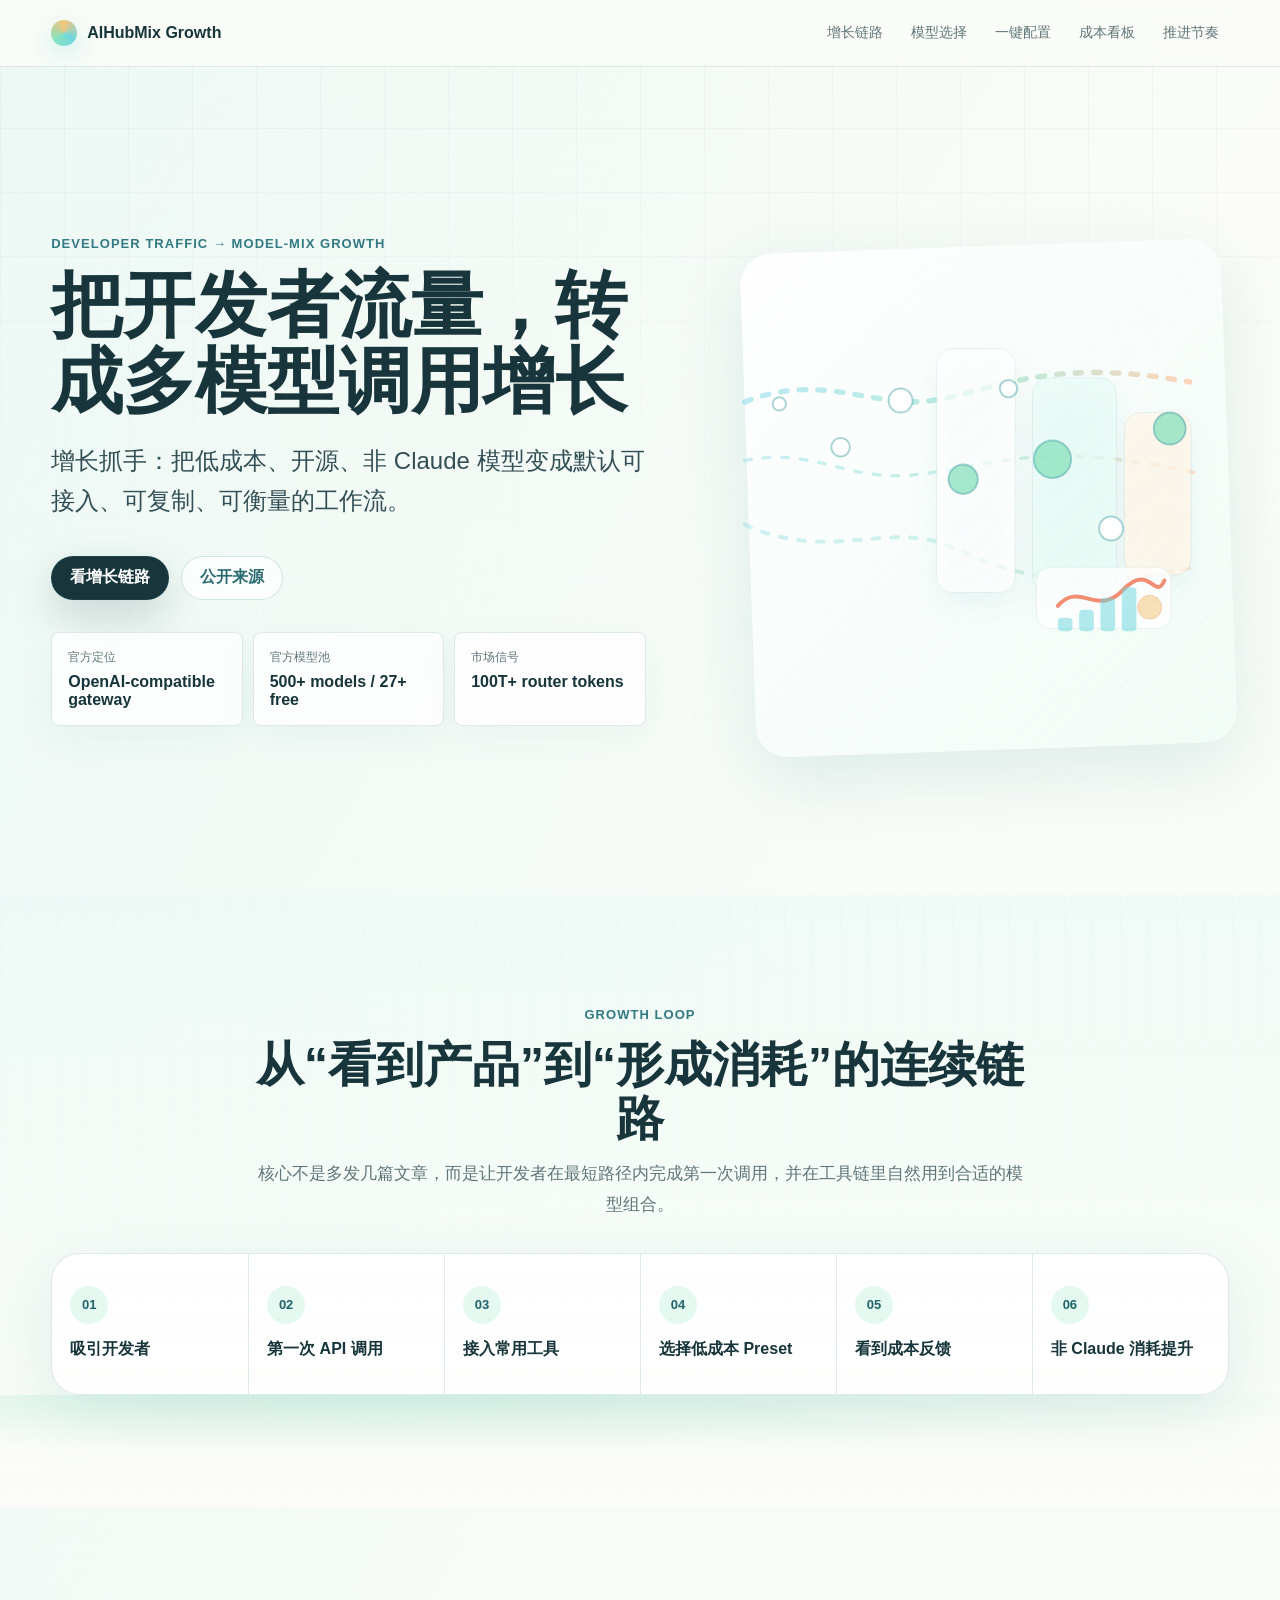
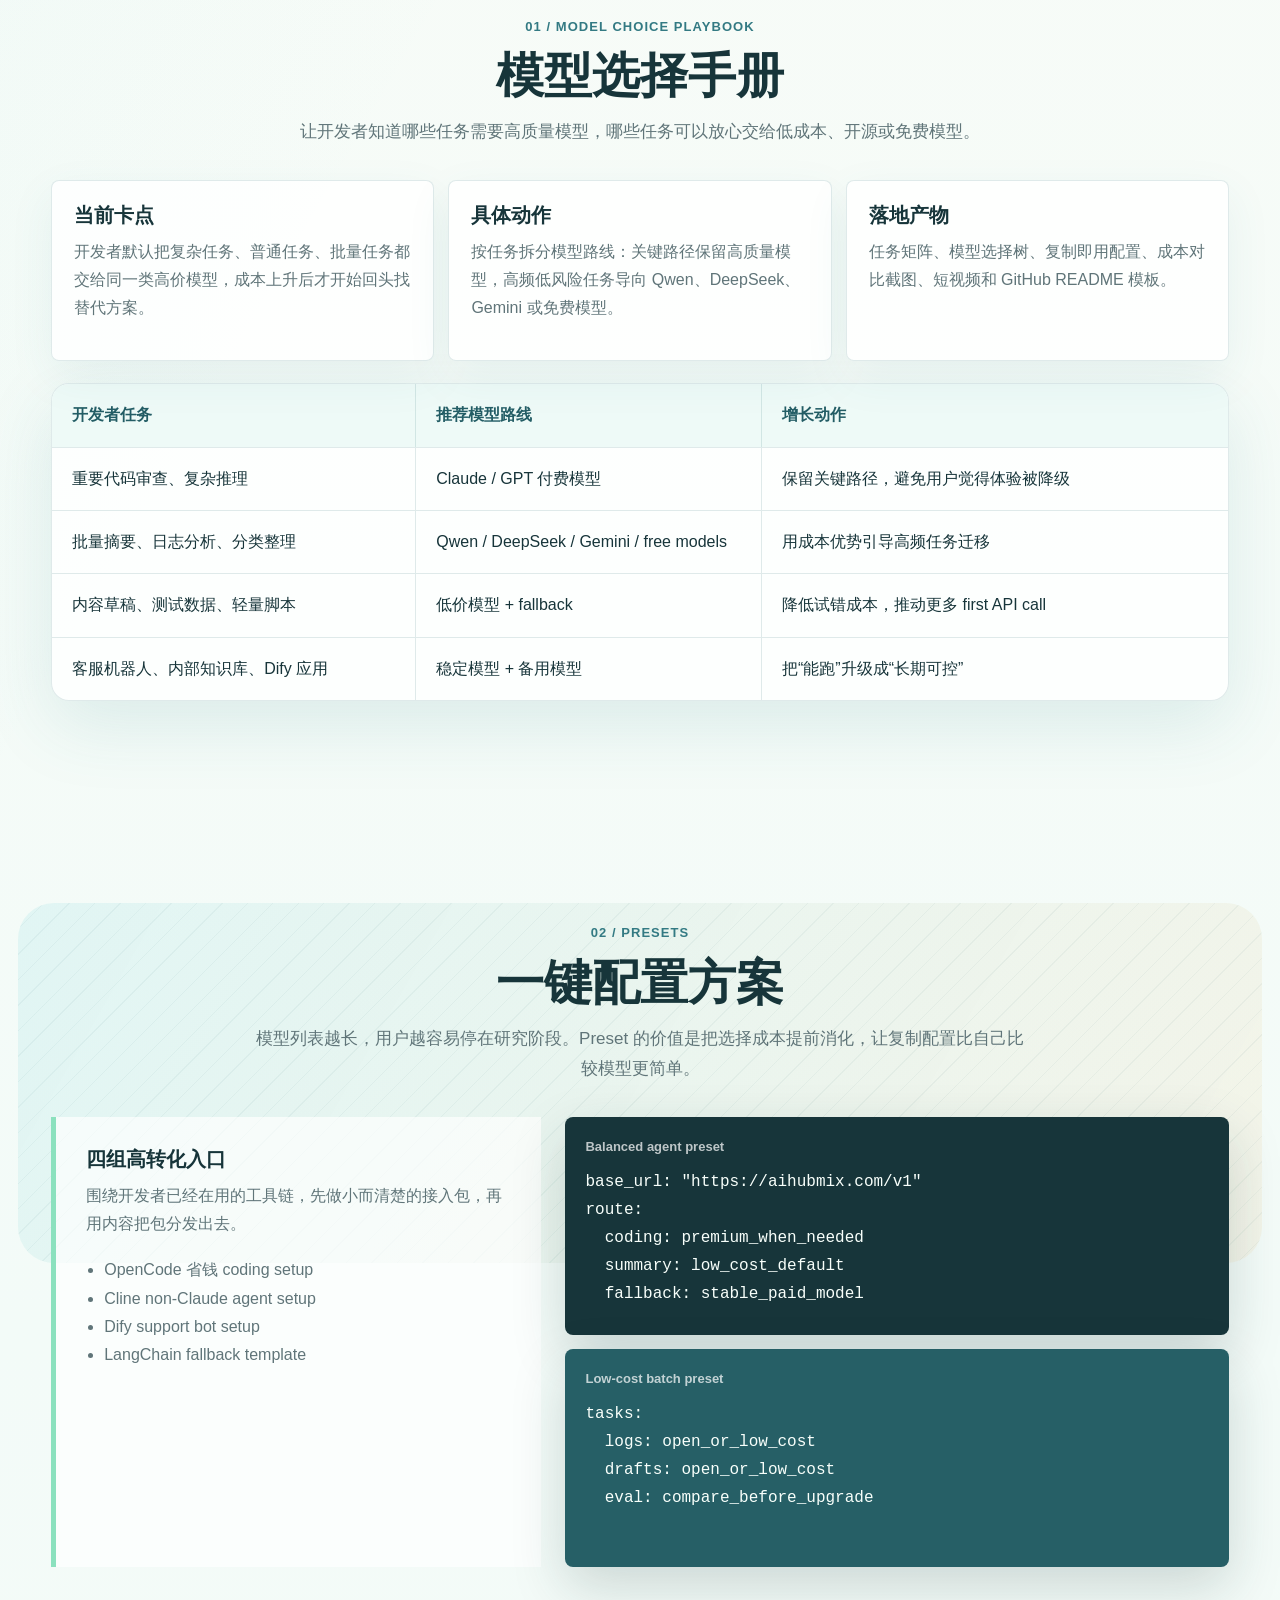
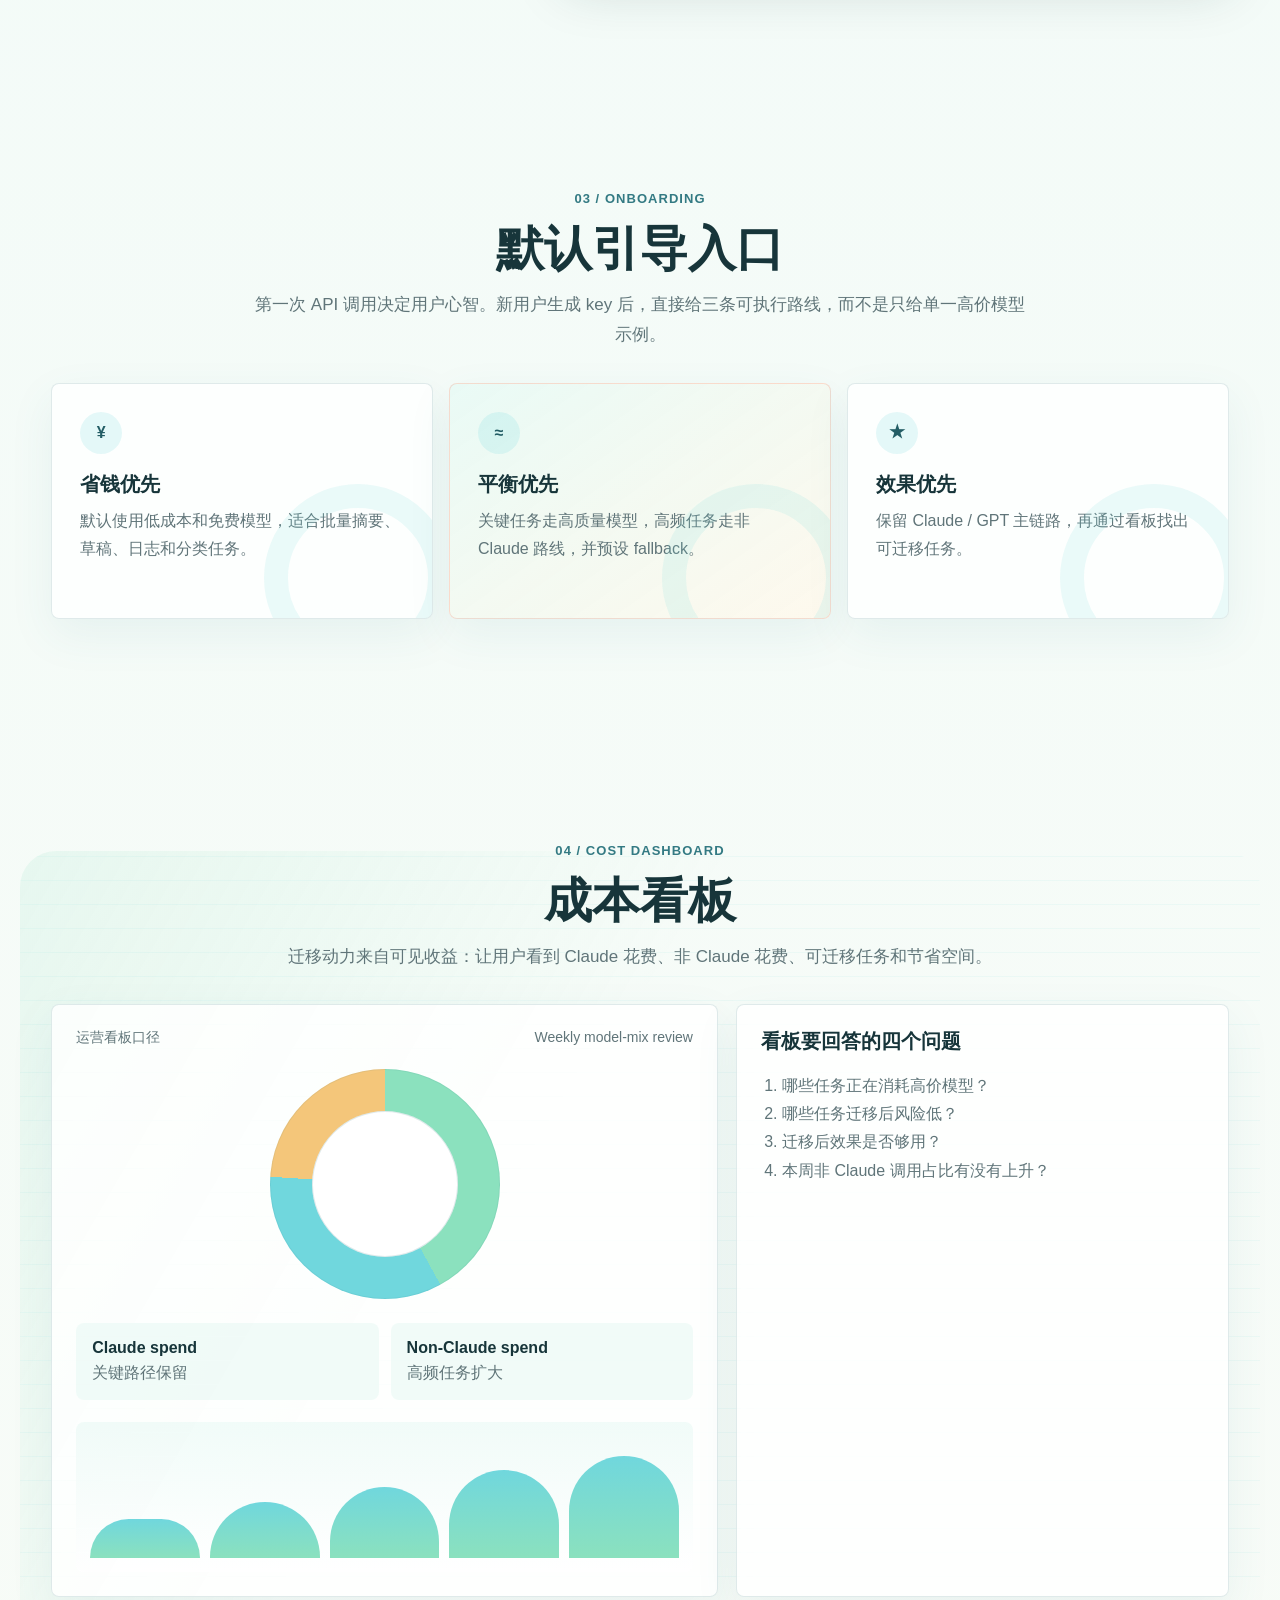
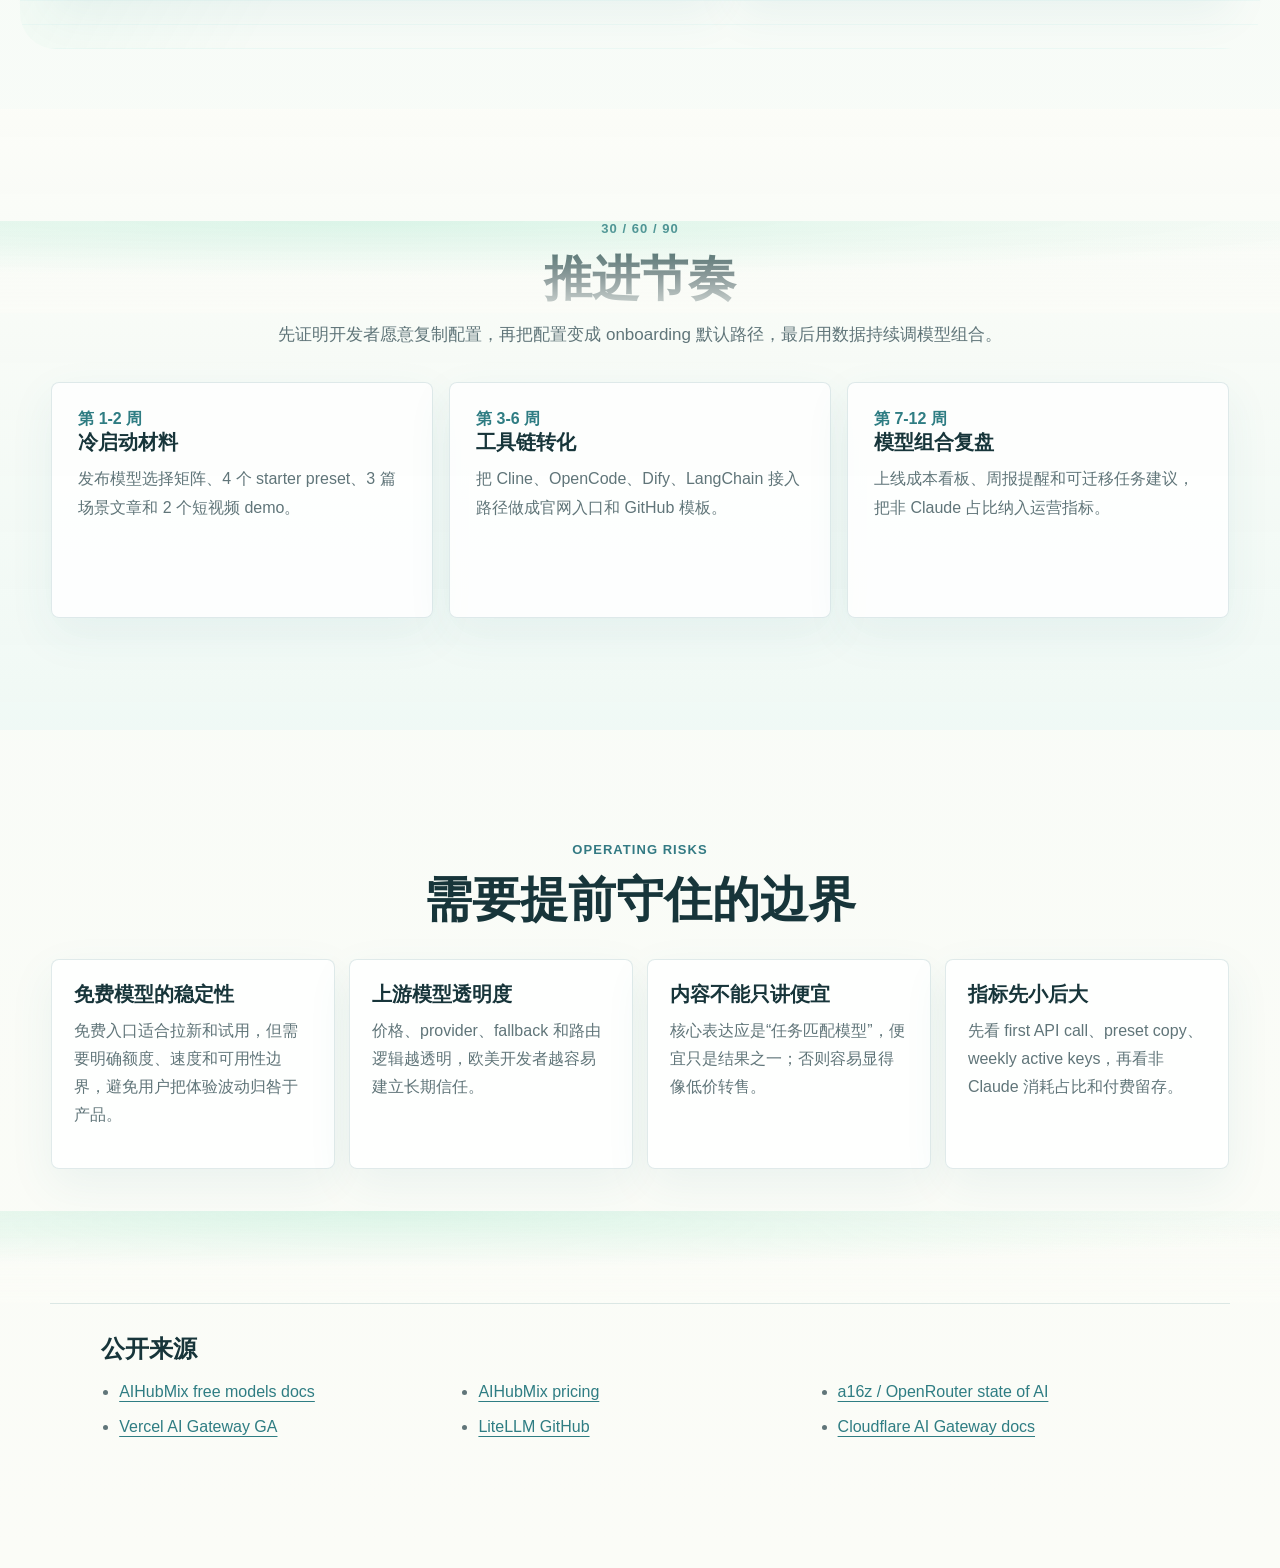
==== docs/index.html @ c38cbb1b "Create AIHubMix growth strategy microsite" ====
<!doctype html>
<html lang="zh-CN">
  <head>
    <meta charset="utf-8" />
    <meta name="viewport" content="width=device-width, initial-scale=1" />
    <title>AIHubMix 欧美开发者增长与 Model-Mix 方案</title>
    <meta
      name="description"
      content="AIHubMix 欧美开发者流量增长与非 Claude / 开源模型消耗占比提升方案"
    />
    <link
      rel="icon"
      href="data:image/svg+xml,%3Csvg xmlns='http://www.w3.org/2000/svg' viewBox='0 0 64 64'%3E%3Crect width='64' height='64' rx='16' fill='%23eef8f5'/%3E%3Cpath d='M16 38C24 18 40 18 48 38' fill='none' stroke='%2370d7dd' stroke-width='8' stroke-linecap='round'/%3E%3Ccircle cx='32' cy='38' r='8' fill='%238be1be'/%3E%3C/svg%3E"
    />
    <link rel="stylesheet" href="./styles.css" />
  </head>
  <body>
    <header class="topbar">
      <a class="brand" href="#top" aria-label="AIHubMix Growth">
        <span class="brand-mark"></span>
        <span>AIHubMix Growth</span>
      </a>
      <nav aria-label="主要章节">
        <a href="#loop">增长链路</a>
        <a href="#playbook">模型选择</a>
        <a href="#presets">一键配置</a>
        <a href="#dashboard">成本看板</a>
        <a href="#plan">推进节奏</a>
      </nav>
    </header>

    <main id="top">
      <section class="hero section-band">
        <div class="hero-copy reveal">
          <p class="eyebrow">Developer traffic → model-mix growth</p>
          <h1>把开发者流量，转成多模型调用增长</h1>
          <p class="lead">
            增长抓手：把低成本、开源、非 Claude 模型变成默认可接入、可复制、可衡量的工作流。
          </p>
          <div class="hero-actions" aria-label="核心抓手">
            <a class="primary-link" href="#loop">看增长链路</a>
            <a class="secondary-link" href="#sources">公开来源</a>
          </div>
          <dl class="proof-strip" aria-label="公开证据信息">
            <div>
              <dt>官方定位</dt>
              <dd>OpenAI-compatible gateway</dd>
            </div>
            <div>
              <dt>官方模型池</dt>
              <dd>500+ models / 27+ free</dd>
            </div>
            <div>
              <dt>市场信号</dt>
              <dd>100T+ router tokens</dd>
            </div>
          </dl>
        </div>

        <div class="hero-visual reveal" aria-hidden="true">
          <svg viewBox="0 0 760 560" role="img">
            <defs>
              <linearGradient id="lineFlow" x1="0" y1="0" x2="1" y2="0">
                <stop offset="0" stop-color="#8bd8e8" />
                <stop offset="0.55" stop-color="#86dec4" />
                <stop offset="1" stop-color="#ffb48b" />
              </linearGradient>
              <filter id="softShadow" x="-20%" y="-20%" width="140%" height="140%">
                <feDropShadow dx="0" dy="18" stdDeviation="18" flood-color="#5daeb3" flood-opacity="0.15" />
              </filter>
            </defs>
            <path class="hero-path path-a" d="M34 162 C150 116, 226 172, 314 160 S488 92, 702 132" />
            <path class="hero-path path-b" d="M34 250 C140 228, 190 286, 302 270 S494 220, 708 268" />
            <path class="hero-path path-c" d="M34 346 C158 404, 252 340, 340 378 S504 452, 708 410" />
            <g filter="url(#softShadow)">
              <rect class="pane" x="322" y="82" width="118" height="366" rx="24" />
              <rect class="pane pane-mid" x="466" y="126" width="126" height="322" rx="24" />
              <rect class="pane pane-last" x="604" y="178" width="100" height="244" rx="24" />
            </g>
            <g class="nodes">
              <circle cx="86" cy="165" r="10" />
              <circle cx="178" cy="230" r="14" />
              <circle cx="268" cy="160" r="18" />
              <circle cx="362" cy="278" r="22" />
              <circle cx="430" cy="142" r="13" />
              <circle cx="496" cy="248" r="28" />
              <circle cx="584" cy="352" r="18" />
              <circle cx="672" cy="202" r="24" />
            </g>
            <g class="mini-dashboard">
              <rect x="472" y="410" width="202" height="92" rx="20" />
              <path d="M504 468 C538 430, 562 486, 602 444 S650 462, 664 430" />
              <rect x="504" y="486" width="22" height="20" rx="6" />
              <rect x="536" y="474" width="22" height="32" rx="6" />
              <rect x="568" y="456" width="22" height="50" rx="6" />
              <rect x="600" y="440" width="22" height="66" rx="6" />
              <circle cx="642" cy="470" r="18" />
            </g>
          </svg>
        </div>
      </section>

      <section id="loop" class="section-band loop-band">
        <div class="section-heading reveal">
          <p class="eyebrow">Growth loop</p>
          <h2>从“看到产品”到“形成消耗”的连续链路</h2>
          <p>
            核心不是多发几篇文章，而是让开发者在最短路径内完成第一次调用，并在工具链里自然用到合适的模型组合。
          </p>
        </div>
        <ol class="growth-loop reveal">
          <li><span>01</span>吸引开发者</li>
          <li><span>02</span>第一次 API 调用</li>
          <li><span>03</span>接入常用工具</li>
          <li><span>04</span>选择低成本 Preset</li>
          <li><span>05</span>看到成本反馈</li>
          <li><span>06</span>非 Claude 消耗提升</li>
        </ol>
      </section>

      <section id="playbook" class="strategy-section">
        <div class="section-heading reveal">
          <p class="eyebrow">01 / Model Choice Playbook</p>
          <h2>模型选择手册</h2>
          <p>
            让开发者知道哪些任务需要高质量模型，哪些任务可以放心交给低成本、开源或免费模型。
          </p>
        </div>
        <div class="module-grid reveal">
          <article class="module-note">
            <h3>当前卡点</h3>
            <p>开发者默认把复杂任务、普通任务、批量任务都交给同一类高价模型，成本上升后才开始回头找替代方案。</p>
          </article>
          <article class="module-note">
            <h3>具体动作</h3>
            <p>按任务拆分模型路线：关键路径保留高质量模型，高频低风险任务导向 Qwen、DeepSeek、Gemini 或免费模型。</p>
          </article>
          <article class="module-note">
            <h3>落地产物</h3>
            <p>任务矩阵、模型选择树、复制即用配置、成本对比截图、短视频和 GitHub README 模板。</p>
          </article>
        </div>
        <div class="matrix reveal" role="table" aria-label="模型选择任务矩阵">
          <div class="matrix-row matrix-head" role="row">
            <div role="columnheader">开发者任务</div>
            <div role="columnheader">推荐模型路线</div>
            <div role="columnheader">增长动作</div>
          </div>
          <div class="matrix-row" role="row">
            <div role="cell">重要代码审查、复杂推理</div>
            <div role="cell">Claude / GPT 付费模型</div>
            <div role="cell">保留关键路径，避免用户觉得体验被降级</div>
          </div>
          <div class="matrix-row" role="row">
            <div role="cell">批量摘要、日志分析、分类整理</div>
            <div role="cell">Qwen / DeepSeek / Gemini / free models</div>
            <div role="cell">用成本优势引导高频任务迁移</div>
          </div>
          <div class="matrix-row" role="row">
            <div role="cell">内容草稿、测试数据、轻量脚本</div>
            <div role="cell">低价模型 + fallback</div>
            <div role="cell">降低试错成本，推动更多 first API call</div>
          </div>
          <div class="matrix-row" role="row">
            <div role="cell">客服机器人、内部知识库、Dify 应用</div>
            <div role="cell">稳定模型 + 备用模型</div>
            <div role="cell">把“能跑”升级成“长期可控”</div>
          </div>
        </div>
      </section>

      <section id="presets" class="strategy-section split-section">
        <div class="section-heading reveal">
          <p class="eyebrow">02 / Presets</p>
          <h2>一键配置方案</h2>
          <p>
            模型列表越长，用户越容易停在研究阶段。Preset 的价值是把选择成本提前消化，让复制配置比自己比较模型更简单。
          </p>
        </div>
        <div class="preset-layout reveal">
          <div class="preset-copy">
            <h3>四组高转化入口</h3>
            <p>围绕开发者已经在用的工具链，先做小而清楚的接入包，再用内容把包分发出去。</p>
            <ul>
              <li>OpenCode 省钱 coding setup</li>
              <li>Cline non-Claude agent setup</li>
              <li>Dify support bot setup</li>
              <li>LangChain fallback template</li>
            </ul>
          </div>
          <div class="code-stack" aria-label="配置示例">
            <article class="code-card">
              <span>Balanced agent preset</span>
              <pre><code>base_url: "https://aihubmix.com/v1"
route:
  coding: premium_when_needed
  summary: low_cost_default
  fallback: stable_paid_model</code></pre>
            </article>
            <article class="code-card accent">
              <span>Low-cost batch preset</span>
              <pre><code>tasks:
  logs: open_or_low_cost
  drafts: open_or_low_cost
  eval: compare_before_upgrade</code></pre>
            </article>
          </div>
        </div>
      </section>

      <section id="onboarding" class="strategy-section">
        <div class="section-heading reveal">
          <p class="eyebrow">03 / Onboarding</p>
          <h2>默认引导入口</h2>
          <p>
            第一次 API 调用决定用户心智。新用户生成 key 后，直接给三条可执行路线，而不是只给单一高价模型示例。
          </p>
        </div>
        <div class="pathway-grid reveal">
          <article class="pathway">
            <span class="pathway-icon">¥</span>
            <h3>省钱优先</h3>
            <p>默认使用低成本和免费模型，适合批量摘要、草稿、日志和分类任务。</p>
          </article>
          <article class="pathway featured">
            <span class="pathway-icon">≈</span>
            <h3>平衡优先</h3>
            <p>关键任务走高质量模型，高频任务走非 Claude 路线，并预设 fallback。</p>
          </article>
          <article class="pathway">
            <span class="pathway-icon">★</span>
            <h3>效果优先</h3>
            <p>保留 Claude / GPT 主链路，再通过看板找出可迁移任务。</p>
          </article>
        </div>
      </section>

      <section id="dashboard" class="strategy-section dashboard-section">
        <div class="section-heading reveal">
          <p class="eyebrow">04 / Cost Dashboard</p>
          <h2>成本看板</h2>
          <p>
            迁移动力来自可见收益：让用户看到 Claude 花费、非 Claude 花费、可迁移任务和节省空间。
          </p>
        </div>
        <div class="dashboard-wrap reveal">
          <div class="analytics-panel">
            <div class="analytics-top">
              <span>运营看板口径</span>
              <span>Weekly model-mix review</span>
            </div>
            <div class="donut" aria-hidden="true"></div>
            <div class="metric-pair">
              <div>
                <strong>Claude spend</strong>
                <span>关键路径保留</span>
              </div>
              <div>
                <strong>Non-Claude spend</strong>
                <span>高频任务扩大</span>
              </div>
            </div>
            <div class="bars" aria-hidden="true">
              <span style="--h: 32%"></span>
              <span style="--h: 46%"></span>
              <span style="--h: 58%"></span>
              <span style="--h: 72%"></span>
              <span style="--h: 84%"></span>
            </div>
          </div>
          <div class="recommendation-panel">
            <h3>看板要回答的四个问题</h3>
            <ol>
              <li>哪些任务正在消耗高价模型？</li>
              <li>哪些任务迁移后风险低？</li>
              <li>迁移后效果是否够用？</li>
              <li>本周非 Claude 调用占比有没有上升？</li>
            </ol>
          </div>
        </div>
      </section>

      <section id="plan" class="section-band cadence-band">
        <div class="section-heading reveal">
          <p class="eyebrow">30 / 60 / 90</p>
          <h2>推进节奏</h2>
          <p>先证明开发者愿意复制配置，再把配置变成 onboarding 默认路径，最后用数据持续调模型组合。</p>
        </div>
        <div class="timeline reveal">
          <article>
            <span>第 1-2 周</span>
            <h3>冷启动材料</h3>
            <p>发布模型选择矩阵、4 个 starter preset、3 篇场景文章和 2 个短视频 demo。</p>
          </article>
          <article>
            <span>第 3-6 周</span>
            <h3>工具链转化</h3>
            <p>把 Cline、OpenCode、Dify、LangChain 接入路径做成官网入口和 GitHub 模板。</p>
          </article>
          <article>
            <span>第 7-12 周</span>
            <h3>模型组合复盘</h3>
            <p>上线成本看板、周报提醒和可迁移任务建议，把非 Claude 占比纳入运营指标。</p>
          </article>
        </div>
      </section>

      <section class="strategy-section risk-section">
        <div class="section-heading reveal">
          <p class="eyebrow">Operating risks</p>
          <h2>需要提前守住的边界</h2>
        </div>
        <div class="risk-grid reveal">
          <article>
            <h3>免费模型的稳定性</h3>
            <p>免费入口适合拉新和试用，但需要明确额度、速度和可用性边界，避免用户把体验波动归咎于产品。</p>
          </article>
          <article>
            <h3>上游模型透明度</h3>
            <p>价格、provider、fallback 和路由逻辑越透明，欧美开发者越容易建立长期信任。</p>
          </article>
          <article>
            <h3>内容不能只讲便宜</h3>
            <p>核心表达应是“任务匹配模型”，便宜只是结果之一；否则容易显得像低价转售。</p>
          </article>
          <article>
            <h3>指标先小后大</h3>
            <p>先看 first API call、preset copy、weekly active keys，再看非 Claude 消耗占比和付费留存。</p>
          </article>
        </div>
      </section>
    </main>

    <footer id="sources" class="sources">
      <h2>公开来源</h2>
      <ul>
        <li><a href="https://docs.aihubmix.com/en/docs/overview/free-models" target="_blank" rel="noreferrer">AIHubMix free models docs</a></li>
        <li><a href="https://aihubmix.com/pricing" target="_blank" rel="noreferrer">AIHubMix pricing</a></li>
        <li><a href="https://a16z.com/state-of-ai-an-empirical-100-trillion-token-study-with-openrouter/" target="_blank" rel="noreferrer">a16z / OpenRouter state of AI</a></li>
        <li><a href="https://vercel.com/blog/ai-gateway-is-now-generally-available" target="_blank" rel="noreferrer">Vercel AI Gateway GA</a></li>
        <li><a href="https://github.com/BerriAI/litellm" target="_blank" rel="noreferrer">LiteLLM GitHub</a></li>
        <li><a href="https://developers.cloudflare.com/ai-gateway/" target="_blank" rel="noreferrer">Cloudflare AI Gateway docs</a></li>
      </ul>
    </footer>

    <script src="./script.js"></script>
  </body>
</html>
---- docs/styles.css ----
:root {
  color-scheme: light;
  --ink: #17353a;
  --muted: #607579;
  --soft: #eef8f5;
  --paper: #fbfcf7;
  --paper-strong: #ffffff;
  --aqua: #70d7dd;
  --mint: #8be1be;
  --blue: #78b9e8;
  --amber: #f4c67a;
  --coral: #f08d72;
  --line: rgba(38, 107, 116, 0.14);
  --shadow: 0 24px 70px rgba(47, 128, 138, 0.13);
  --radius: 8px;
  --max: 1180px;
}

* {
  box-sizing: border-box;
}

html {
  scroll-behavior: smooth;
}

body {
  margin: 0;
  color: var(--ink);
  font-family: ui-sans-serif, -apple-system, BlinkMacSystemFont, "PingFang SC", "Hiragino Sans GB", "Microsoft YaHei", Arial, sans-serif;
  background:
    linear-gradient(120deg, rgba(112, 215, 221, 0.1), transparent 28%),
    linear-gradient(180deg, #fbfcf7 0%, #f3fbf8 46%, #fbfcf7 100%);
  letter-spacing: 0;
}

body::before {
  content: "";
  position: fixed;
  inset: 0;
  pointer-events: none;
  background-image:
    linear-gradient(rgba(38, 107, 116, 0.045) 1px, transparent 1px),
    linear-gradient(90deg, rgba(38, 107, 116, 0.04) 1px, transparent 1px);
  background-size: 64px 64px;
  mask-image: linear-gradient(to bottom, black 0%, transparent 72%);
}

a {
  color: inherit;
}

.topbar {
  position: sticky;
  top: 0;
  z-index: 20;
  display: flex;
  align-items: center;
  justify-content: space-between;
  gap: 24px;
  padding: 16px clamp(18px, 4vw, 56px);
  background: rgba(251, 252, 247, 0.86);
  backdrop-filter: blur(18px);
  border-bottom: 1px solid var(--line);
}

.brand {
  display: inline-flex;
  align-items: center;
  gap: 10px;
  text-decoration: none;
  font-weight: 750;
  white-space: nowrap;
}

.brand-mark {
  width: 26px;
  height: 26px;
  display: inline-block;
  border-radius: 50%;
  background:
    conic-gradient(from 120deg, var(--aqua), var(--mint), var(--amber), var(--aqua));
  box-shadow: 0 8px 22px rgba(112, 215, 221, 0.32);
}

.topbar nav {
  display: flex;
  gap: 8px;
  flex-wrap: wrap;
  justify-content: flex-end;
}

.topbar nav a {
  text-decoration: none;
  color: var(--muted);
  padding: 8px 10px;
  border-radius: 999px;
  font-size: 14px;
  transition: color 180ms ease, background 180ms ease;
}

.topbar nav a:hover {
  color: var(--ink);
  background: rgba(126, 218, 196, 0.16);
}

.topbar nav a[aria-current="true"] {
  color: #235d65;
  background: rgba(139, 225, 190, 0.22);
}

main,
.sources {
  position: relative;
  z-index: 1;
}

.section-band,
.strategy-section,
.sources {
  width: 100%;
  padding: clamp(56px, 9vw, 112px) clamp(18px, 4vw, 56px);
}

.hero {
  min-height: calc(100vh - 72px);
  display: grid;
  grid-template-columns: minmax(0, 1.08fr) minmax(400px, 0.92fr);
  align-items: center;
  gap: clamp(28px, 6vw, 80px);
  overflow: hidden;
}

.hero::after,
.loop-band::after,
.cadence-band::before {
  content: "";
  position: absolute;
  left: 0;
  right: 0;
  height: 92px;
  pointer-events: none;
  background:
    radial-gradient(120% 90% at 30% 0%, rgba(139, 225, 190, 0.28), transparent 68%),
    linear-gradient(180deg, rgba(251, 252, 247, 0), rgba(251, 252, 247, 0.85));
}

.hero::after {
  bottom: 0;
}

.hero-copy {
  max-width: 660px;
}

.eyebrow {
  margin: 0 0 14px;
  color: #337a83;
  font-size: 13px;
  line-height: 1.3;
  font-weight: 780;
  text-transform: uppercase;
  letter-spacing: 0.08em;
}

h1,
h2,
h3,
p {
  margin-top: 0;
}

h1 {
  margin-bottom: 22px;
  font-size: clamp(40px, 5.6vw, 72px);
  line-height: 1.06;
  letter-spacing: 0;
  max-width: 780px;
}

h2 {
  margin-bottom: 14px;
  font-size: clamp(28px, 4vw, 48px);
  line-height: 1.12;
  letter-spacing: 0;
}

h3 {
  margin-bottom: 10px;
  font-size: 20px;
  line-height: 1.25;
}

.lead {
  color: #334f55;
  font-size: clamp(18px, 2.3vw, 24px);
  line-height: 1.68;
  max-width: 720px;
}

.hero-actions {
  display: flex;
  gap: 12px;
  flex-wrap: wrap;
  margin: 34px 0 32px;
}

.primary-link,
.secondary-link {
  display: inline-flex;
  align-items: center;
  justify-content: center;
  min-height: 44px;
  padding: 0 18px;
  border-radius: 999px;
  text-decoration: none;
  font-weight: 720;
  border: 1px solid rgba(47, 128, 138, 0.2);
}

.primary-link {
  background: var(--ink);
  color: #fff;
  box-shadow: 0 16px 40px rgba(23, 53, 58, 0.18);
}

.secondary-link {
  background: rgba(255, 255, 255, 0.74);
  color: #2a6b72;
}

.proof-strip {
  display: grid;
  grid-template-columns: repeat(3, minmax(0, 1fr));
  gap: 10px;
  margin: 0;
  max-width: 720px;
}

.proof-strip div {
  padding: 16px;
  border: 1px solid var(--line);
  border-radius: var(--radius);
  background: rgba(255, 255, 255, 0.76);
  box-shadow: 0 12px 34px rgba(47, 128, 138, 0.06);
}

.proof-strip dt {
  color: var(--muted);
  font-size: 12px;
  margin-bottom: 7px;
}

.proof-strip dd {
  margin: 0;
  font-weight: 760;
}

.hero-visual {
  min-height: 560px;
  display: grid;
  place-items: center;
  position: relative;
}

.hero-visual::before {
  content: "";
  position: absolute;
  inset: 8% 0 2% 5%;
  border-radius: 32px;
  background:
    linear-gradient(135deg, rgba(255, 255, 255, 0.88), rgba(235, 251, 246, 0.5)),
    repeating-linear-gradient(135deg, rgba(112, 215, 221, 0.08) 0 1px, transparent 1px 14px);
  box-shadow: var(--shadow);
  transform: rotate(-2deg);
}

.hero-visual svg {
  position: relative;
  width: min(100%, 760px);
  height: auto;
  overflow: visible;
}

.hero-path {
  fill: none;
  stroke: url(#lineFlow);
  stroke-width: 8;
  stroke-linecap: round;
  opacity: 0.56;
  stroke-dasharray: 10 18;
  animation: dash 9s linear infinite;
}

.path-b {
  stroke-width: 5;
  opacity: 0.44;
  animation-duration: 11s;
}

.path-c {
  stroke-width: 6;
  opacity: 0.38;
  animation-duration: 12s;
}

.pane {
  fill: rgba(255, 255, 255, 0.66);
  stroke: rgba(48, 124, 132, 0.14);
}

.pane-mid {
  fill: rgba(230, 252, 246, 0.66);
}

.pane-last {
  fill: rgba(255, 246, 229, 0.7);
}

.nodes circle {
  fill: #fff;
  stroke: rgba(57, 153, 159, 0.42);
  stroke-width: 3;
}

.nodes circle:nth-child(4),
.nodes circle:nth-child(6),
.nodes circle:nth-child(8) {
  fill: rgba(139, 225, 190, 0.76);
}

.mini-dashboard rect:first-child {
  fill: rgba(255, 255, 255, 0.74);
  stroke: rgba(48, 124, 132, 0.13);
}

.mini-dashboard path {
  fill: none;
  stroke: var(--coral);
  stroke-width: 6;
  stroke-linecap: round;
}

.mini-dashboard rect:not(:first-child) {
  fill: rgba(112, 215, 221, 0.54);
}

.mini-dashboard circle {
  fill: rgba(244, 198, 122, 0.55);
  stroke: rgba(240, 141, 114, 0.5);
}

.section-heading {
  max-width: 780px;
  margin: 0 auto 32px;
  text-align: center;
}

.section-heading p:not(.eyebrow) {
  color: var(--muted);
  font-size: 17px;
  line-height: 1.8;
}

.loop-band {
  position: relative;
  background:
    linear-gradient(180deg, rgba(236, 250, 246, 0.66), rgba(251, 252, 247, 0.94)),
    repeating-linear-gradient(90deg, rgba(112, 215, 221, 0.12) 0 1px, transparent 1px 28px);
}

.growth-loop {
  width: min(100%, var(--max));
  margin: 0 auto;
  padding: 0;
  list-style: none;
  display: grid;
  grid-template-columns: repeat(6, minmax(0, 1fr));
  border: 1px solid var(--line);
  border-radius: 28px;
  background: rgba(255, 255, 255, 0.82);
  box-shadow: var(--shadow);
  overflow: hidden;
}

.growth-loop li {
  position: relative;
  min-height: 140px;
  padding: 24px 18px;
  display: flex;
  flex-direction: column;
  justify-content: center;
  gap: 14px;
  font-weight: 760;
  line-height: 1.4;
}

.growth-loop li + li {
  border-left: 1px solid var(--line);
}

.growth-loop span {
  width: 38px;
  height: 38px;
  display: inline-grid;
  place-items: center;
  border-radius: 50%;
  color: #23636b;
  background: rgba(139, 225, 190, 0.22);
  font-size: 13px;
}

.strategy-section {
  width: min(100%, calc(var(--max) + 112px));
  margin: 0 auto;
}

.module-grid,
.risk-grid {
  display: grid;
  grid-template-columns: repeat(3, minmax(0, 1fr));
  gap: 14px;
  margin-bottom: 22px;
}

.module-note,
.risk-grid article,
.pathway,
.timeline article,
.recommendation-panel,
.analytics-panel {
  border: 1px solid var(--line);
  border-radius: var(--radius);
  background: rgba(255, 255, 255, 0.82);
  box-shadow: 0 16px 45px rgba(47, 128, 138, 0.08);
}

.module-note,
.risk-grid article {
  padding: 22px;
}

.module-note p,
.risk-grid p,
.pathway p,
.timeline p,
.recommendation-panel li,
.preset-copy p,
.preset-copy li {
  color: var(--muted);
  line-height: 1.76;
}

.matrix {
  border: 1px solid var(--line);
  border-radius: 18px;
  overflow: hidden;
  background: rgba(255, 255, 255, 0.82);
  box-shadow: var(--shadow);
}

.matrix-row {
  display: grid;
  grid-template-columns: 1.05fr 1fr 1.35fr;
}

.matrix-row + .matrix-row {
  border-top: 1px solid var(--line);
}

.matrix-row > div {
  padding: 18px 20px;
  line-height: 1.65;
}

.matrix-row > div + div {
  border-left: 1px solid var(--line);
}

.matrix-head {
  background: rgba(236, 250, 246, 0.88);
  font-weight: 780;
  color: #235d65;
}

.split-section {
  position: relative;
}

.split-section::before {
  content: "";
  position: absolute;
  inset: 90px 18px auto;
  height: 360px;
  z-index: -1;
  border-radius: 36px;
  background:
    linear-gradient(120deg, rgba(112, 215, 221, 0.14), rgba(244, 198, 122, 0.12)),
    repeating-linear-gradient(135deg, rgba(38, 107, 116, 0.06) 0 1px, transparent 1px 18px);
}

.preset-layout {
  display: grid;
  grid-template-columns: minmax(0, 0.85fr) minmax(440px, 1.15fr);
  gap: 24px;
  align-items: stretch;
}

.preset-copy {
  padding: 30px;
  border-left: 5px solid var(--mint);
  background: rgba(255, 255, 255, 0.65);
}

.preset-copy ul {
  margin: 18px 0 0;
  padding-left: 18px;
}

.code-stack {
  display: grid;
  gap: 14px;
}

.code-card {
  min-height: 218px;
  padding: 20px;
  border-radius: var(--radius);
  background: #17353a;
  color: #f8fffb;
  box-shadow: 0 20px 54px rgba(23, 53, 58, 0.18);
}

.code-card.accent {
  background: #265f66;
}

.code-card span {
  display: inline-flex;
  color: rgba(255, 255, 255, 0.72);
  margin-bottom: 14px;
  font-size: 13px;
  font-weight: 740;
}

pre {
  margin: 0;
  white-space: pre-wrap;
}

code {
  font-family: "SFMono-Regular", Consolas, "Liberation Mono", monospace;
  font-size: clamp(13px, 1.7vw, 16px);
  line-height: 1.75;
}

.pathway-grid {
  display: grid;
  grid-template-columns: repeat(3, minmax(0, 1fr));
  gap: 16px;
}

.pathway {
  min-height: 236px;
  padding: 28px;
  position: relative;
  overflow: hidden;
}

.pathway::after {
  content: "";
  position: absolute;
  inset: auto -20px -54px auto;
  width: 140px;
  height: 140px;
  border-radius: 50%;
  border: 24px solid rgba(112, 215, 221, 0.14);
}

.pathway.featured {
  background:
    linear-gradient(145deg, rgba(232, 250, 245, 0.95), rgba(255, 248, 235, 0.88));
  border-color: rgba(240, 141, 114, 0.28);
}

.pathway-icon {
  width: 42px;
  height: 42px;
  display: grid;
  place-items: center;
  border-radius: 50%;
  background: rgba(112, 215, 221, 0.18);
  color: #235d65;
  font-weight: 780;
  margin-bottom: 18px;
}

.dashboard-section {
  position: relative;
}

.dashboard-section::before {
  content: "";
  position: absolute;
  inset: 120px 20px 60px;
  z-index: -1;
  border-radius: 36px;
  background:
    linear-gradient(120deg, rgba(139, 225, 190, 0.14), transparent 42%),
    repeating-linear-gradient(0deg, rgba(112, 215, 221, 0.08) 0 1px, transparent 1px 24px);
}

.dashboard-wrap {
  display: grid;
  grid-template-columns: minmax(0, 1.15fr) minmax(320px, 0.85fr);
  gap: 18px;
}

.analytics-panel,
.recommendation-panel {
  padding: 24px;
}

.analytics-top {
  display: flex;
  justify-content: space-between;
  gap: 12px;
  flex-wrap: wrap;
  color: var(--muted);
  font-size: 14px;
  margin-bottom: 22px;
}

.donut {
  width: 230px;
  aspect-ratio: 1;
  margin: 0 auto 24px;
  border-radius: 50%;
  background:
    conic-gradient(var(--mint) 0 42%, var(--aqua) 42% 76%, var(--amber) 76% 100%);
  position: relative;
  box-shadow: inset 0 0 0 1px rgba(38, 107, 116, 0.08);
}

.donut::after {
  content: "";
  position: absolute;
  inset: 42px;
  border-radius: 50%;
  background: var(--paper-strong);
  box-shadow: inset 0 0 0 1px var(--line);
}

.metric-pair {
  display: grid;
  grid-template-columns: repeat(2, minmax(0, 1fr));
  gap: 12px;
  margin-bottom: 22px;
}

.metric-pair div {
  padding: 16px;
  border-radius: var(--radius);
  background: rgba(236, 250, 246, 0.72);
}

.metric-pair strong,
.metric-pair span {
  display: block;
}

.metric-pair span {
  color: var(--muted);
  margin-top: 6px;
}

.bars {
  height: 150px;
  display: grid;
  grid-template-columns: repeat(5, 1fr);
  gap: 10px;
  align-items: end;
  padding: 14px;
  border-radius: var(--radius);
  background: linear-gradient(180deg, rgba(236, 250, 246, 0.74), rgba(255, 255, 255, 0.74));
}

.bars span {
  height: var(--h);
  border-radius: 999px 999px 6px 6px;
  background: linear-gradient(180deg, var(--aqua), var(--mint));
}

.recommendation-panel ol {
  margin: 18px 0 0;
  padding-left: 21px;
}

.cadence-band {
  position: relative;
  background: linear-gradient(180deg, rgba(251, 252, 247, 0.9), rgba(238, 248, 245, 0.86));
}

.timeline {
  width: min(100%, var(--max));
  margin: 0 auto;
  display: grid;
  grid-template-columns: repeat(3, minmax(0, 1fr));
  gap: 16px;
}

.timeline article {
  min-height: 236px;
  padding: 26px;
}

.timeline span {
  color: #2f7d83;
  font-weight: 780;
}

.risk-grid {
  grid-template-columns: repeat(4, minmax(0, 1fr));
}

.sources {
  max-width: var(--max);
  margin: 0 auto;
  padding-top: 32px;
  border-top: 1px solid var(--line);
}

.sources h2 {
  font-size: 24px;
}

.sources ul {
  display: grid;
  grid-template-columns: repeat(3, minmax(0, 1fr));
  gap: 10px 18px;
  padding-left: 18px;
  color: var(--muted);
  line-height: 1.6;
}

.sources a {
  color: #2f7d83;
  text-underline-offset: 4px;
}

.reveal {
  opacity: 1;
  transform: none;
}

@keyframes dash {
  to {
    stroke-dashoffset: -120;
  }
}

@media (prefers-reduced-motion: reduce) {
  html {
    scroll-behavior: auto;
  }

  .hero-path {
    animation: none;
    transition: none;
  }
}

@media (max-width: 980px) {
  .hero,
  .preset-layout,
  .dashboard-wrap {
    grid-template-columns: 1fr;
  }

  .hero {
    min-height: auto;
    padding-top: 72px;
  }

  .hero-visual {
    min-height: 430px;
  }

  .growth-loop,
  .module-grid,
  .pathway-grid,
  .timeline,
  .risk-grid,
  .sources ul {
    grid-template-columns: 1fr 1fr;
  }

  .growth-loop li:nth-child(3) {
    border-left: 0;
  }

  .matrix-row {
    grid-template-columns: 1fr;
  }

  .matrix-row > div + div {
    border-left: 0;
    border-top: 1px solid var(--line);
  }
}

@media (max-width: 680px) {
  .topbar {
    position: relative;
    align-items: flex-start;
    flex-direction: column;
  }

  .topbar nav {
    justify-content: flex-start;
  }

  .section-band,
  .strategy-section,
  .sources {
    padding-left: 16px;
    padding-right: 16px;
  }

  .hero {
    padding-top: 40px;
  }

  h1 {
    font-size: clamp(34px, 9.4vw, 38px);
    line-height: 1.12;
  }

  .hero-visual {
    min-height: 320px;
  }

  .proof-strip,
  .growth-loop,
  .module-grid,
  .pathway-grid,
  .timeline,
  .risk-grid,
  .sources ul,
  .metric-pair {
    grid-template-columns: 1fr;
  }

  .growth-loop li + li {
    border-left: 0;
    border-top: 1px solid var(--line);
  }

  .growth-loop li {
    min-height: 96px;
    flex-direction: row;
    align-items: center;
    justify-content: flex-start;
  }

  .code-card {
    min-height: auto;
  }

  .donut {
    width: min(220px, 78vw);
  }
}
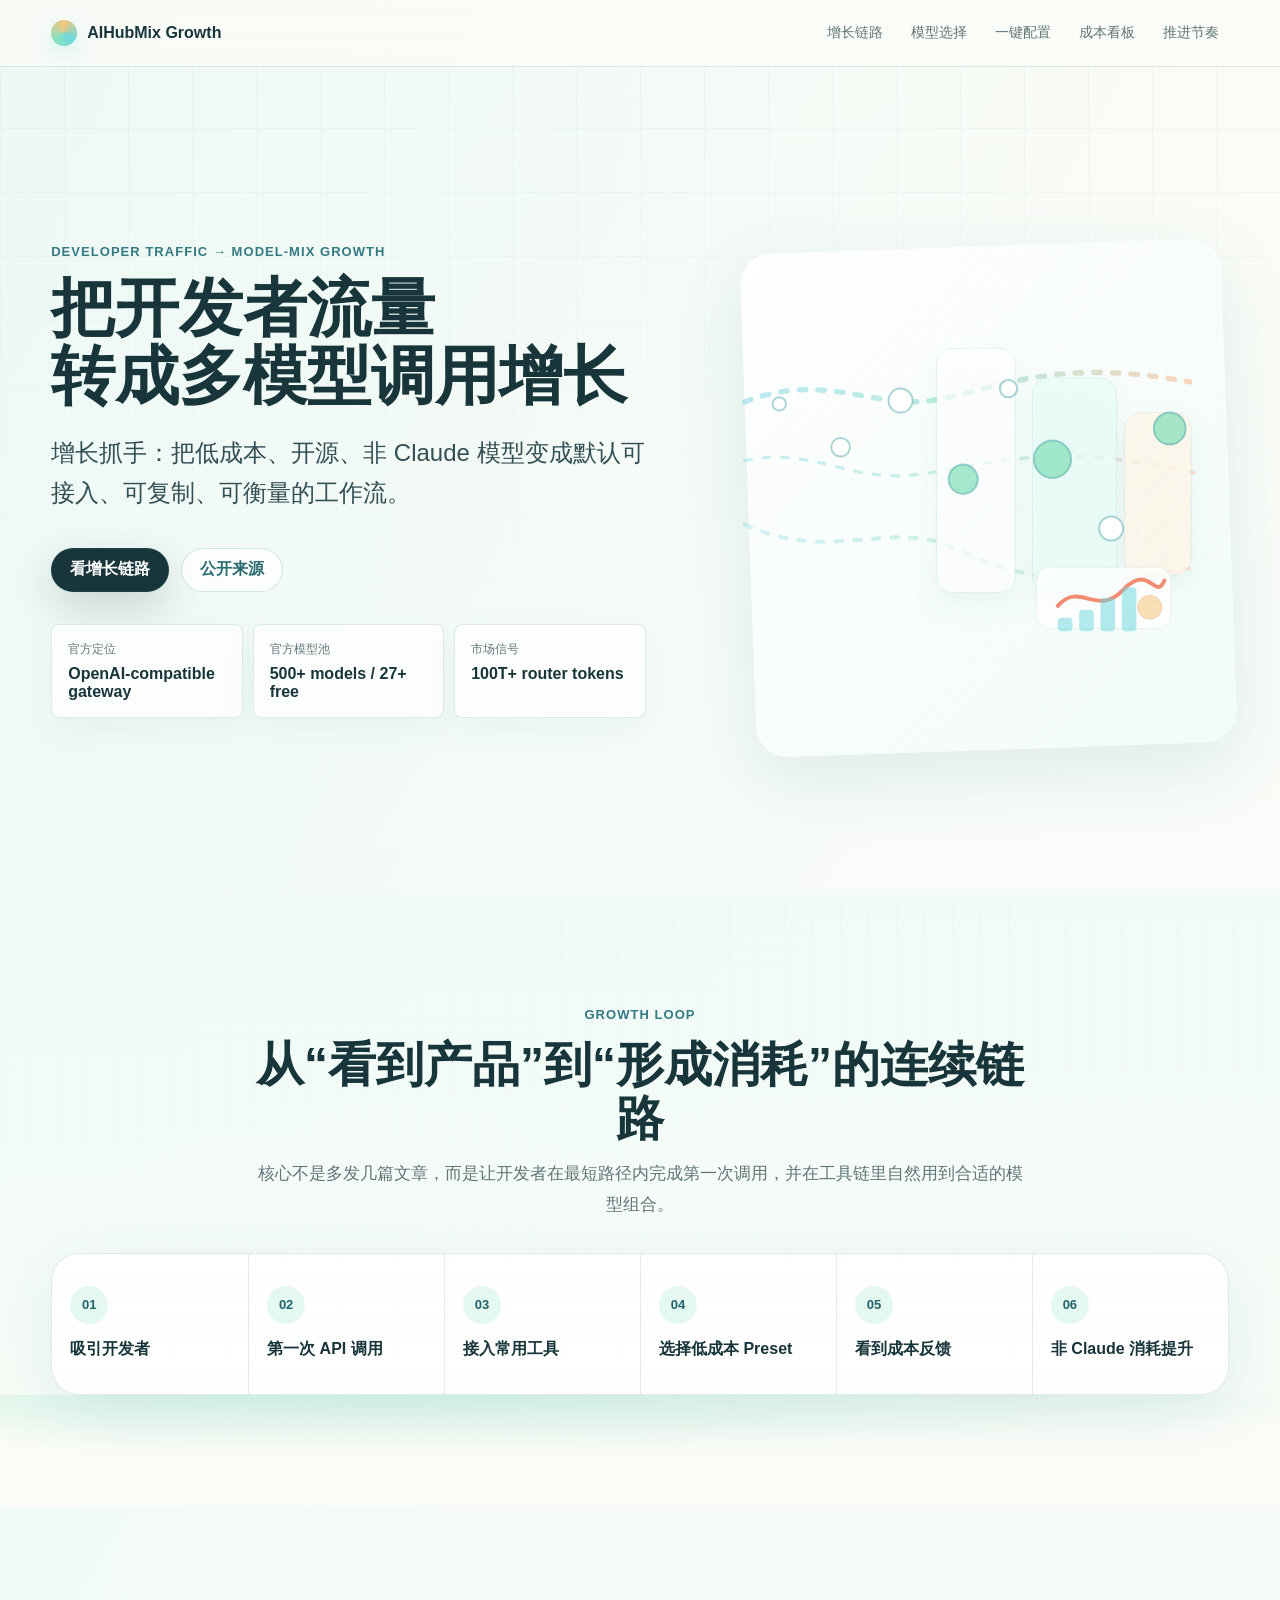
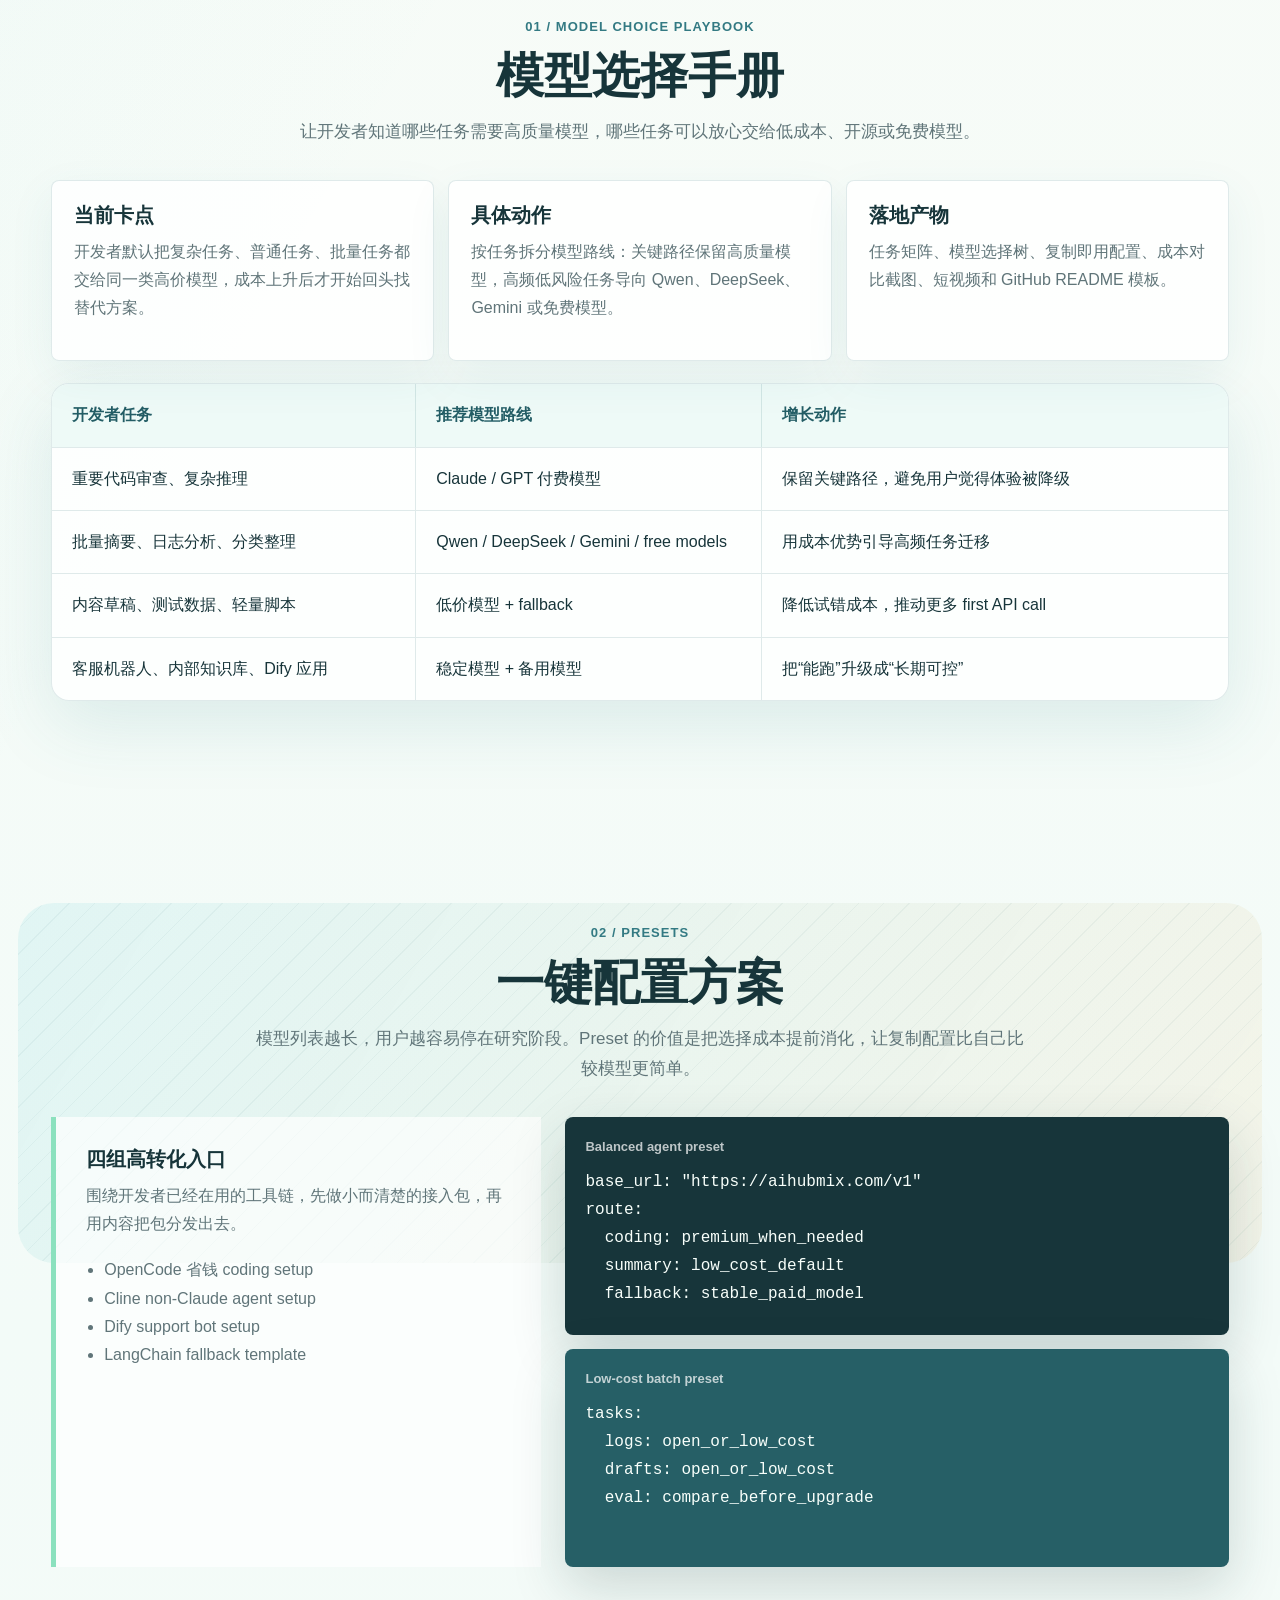
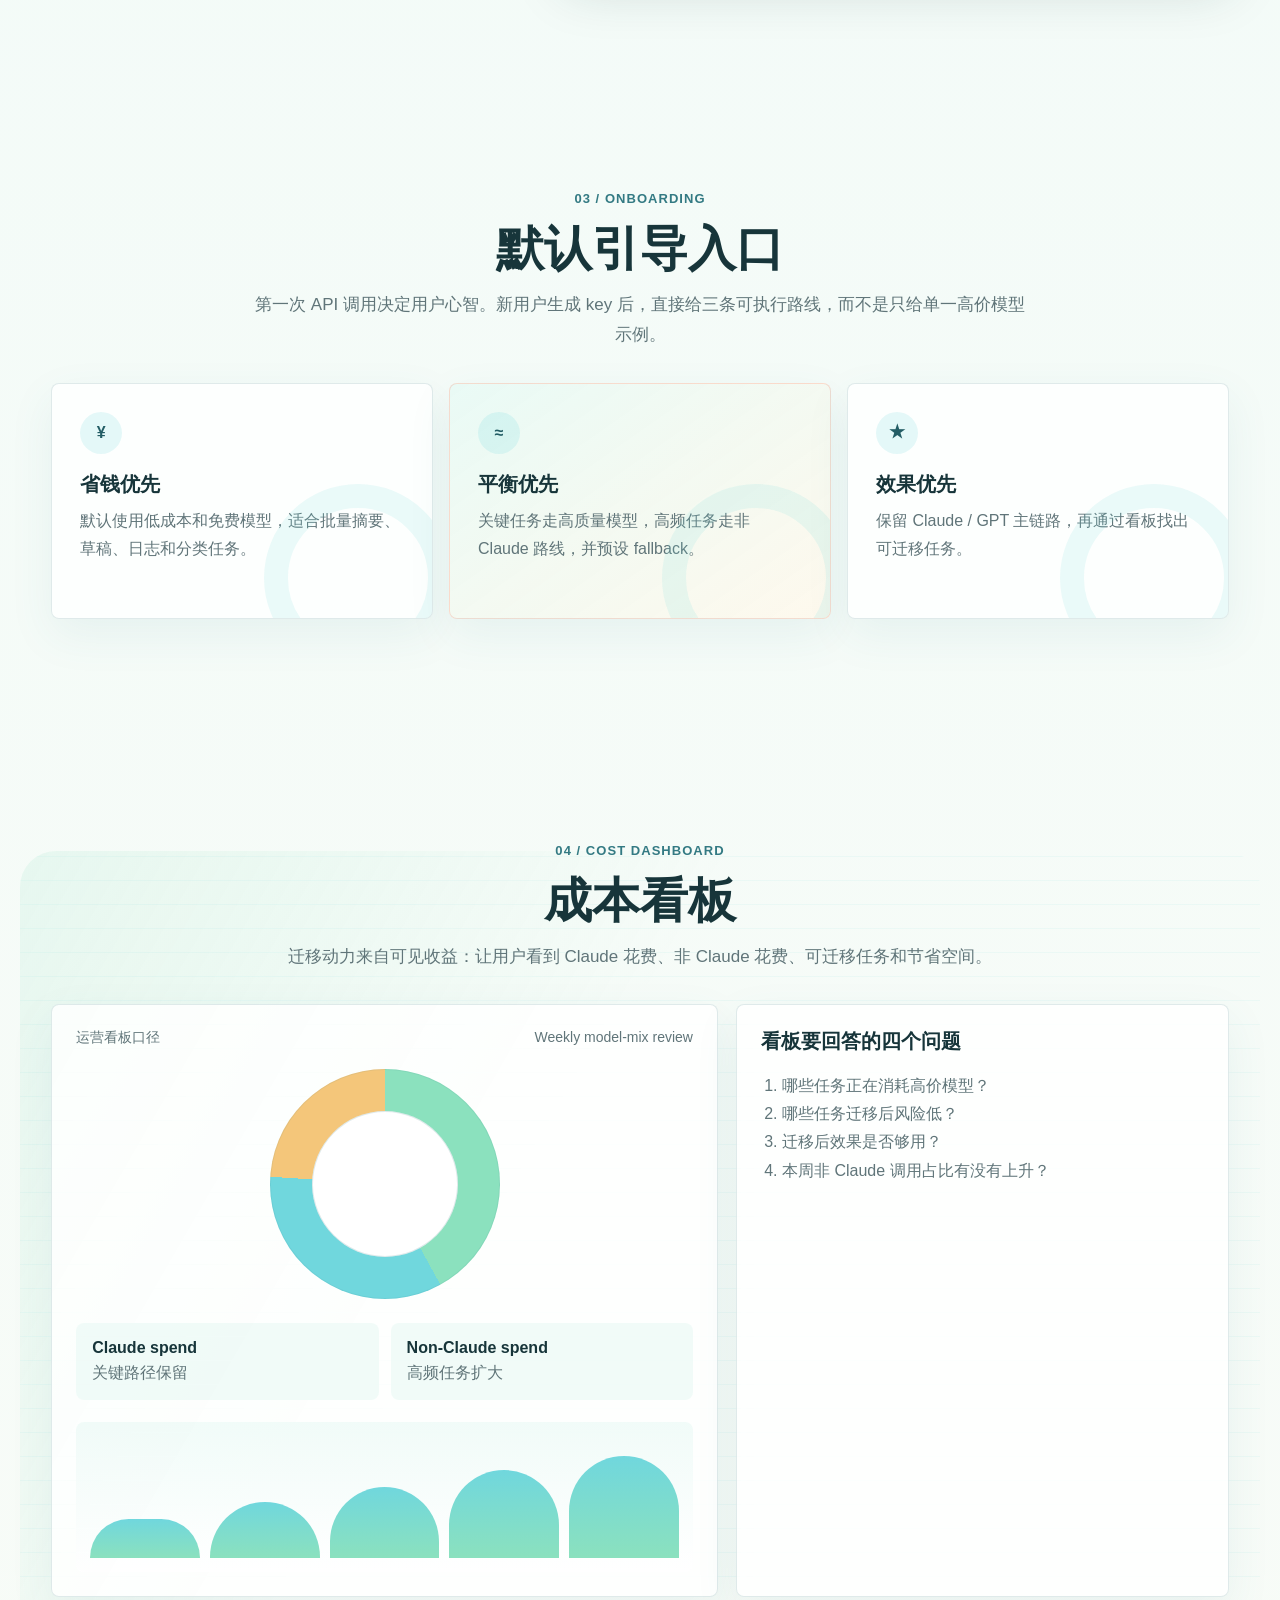
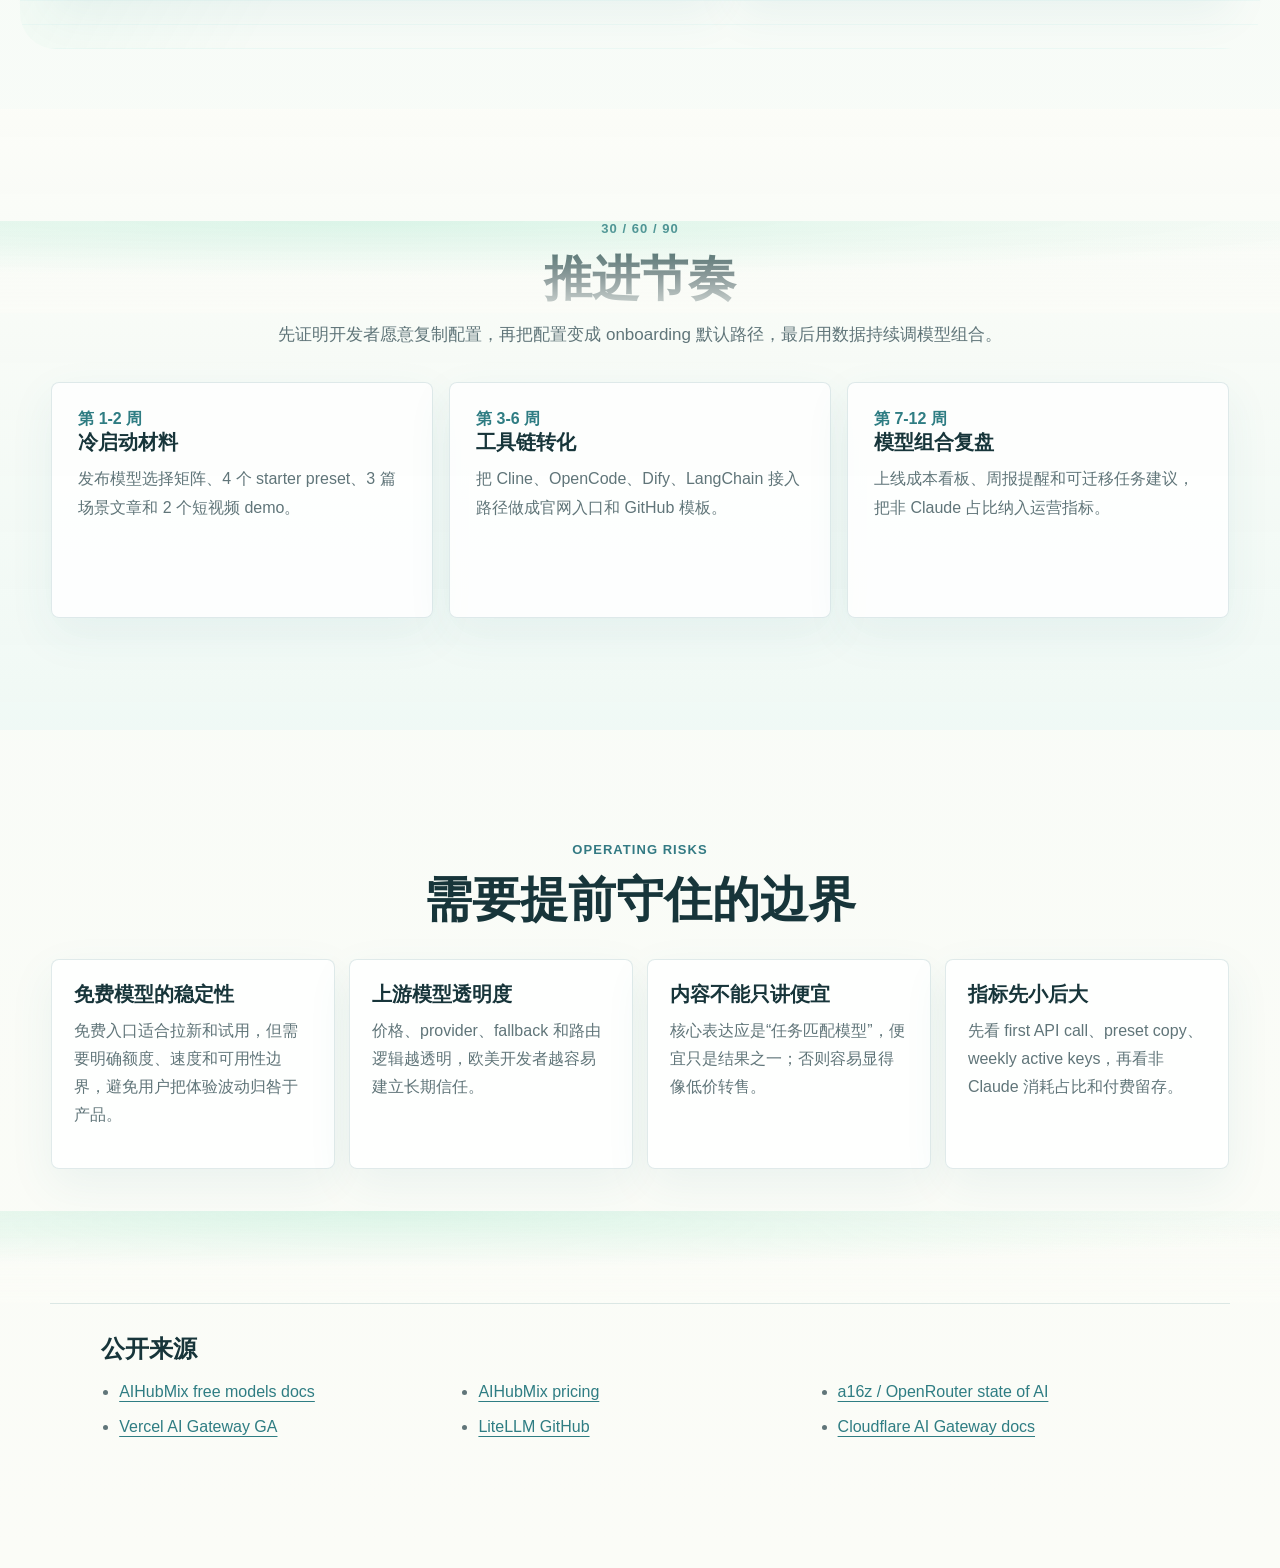
==== commit 7eb184e8: "Polish responsive hero layout" ====
--- a/docs/index.html
+++ b/docs/index.html
@@ -33,7 +33,10 @@
       <section class="hero section-band">
         <div class="hero-copy reveal">
           <p class="eyebrow">Developer traffic → model-mix growth</p>
-          <h1>把开发者流量，转成多模型调用增长</h1>
+          <h1>
+            <span>把开发者流量</span>
+            <span>转成多模型调用增长</span>
+          </h1>
           <p class="lead">
             增长抓手：把低成本、开源、非 Claude 模型变成默认可接入、可复制、可衡量的工作流。
           </p>
--- a/docs/styles.css
+++ b/docs/styles.css
@@ -172,10 +172,14 @@
 
 h1 {
   margin-bottom: 22px;
-  font-size: clamp(40px, 5.6vw, 72px);
+  font-size: clamp(40px, 5vw, 64px);
   line-height: 1.06;
   letter-spacing: 0;
   max-width: 780px;
+}
+
+h1 span {
+  display: block;
 }
 
 h2 {
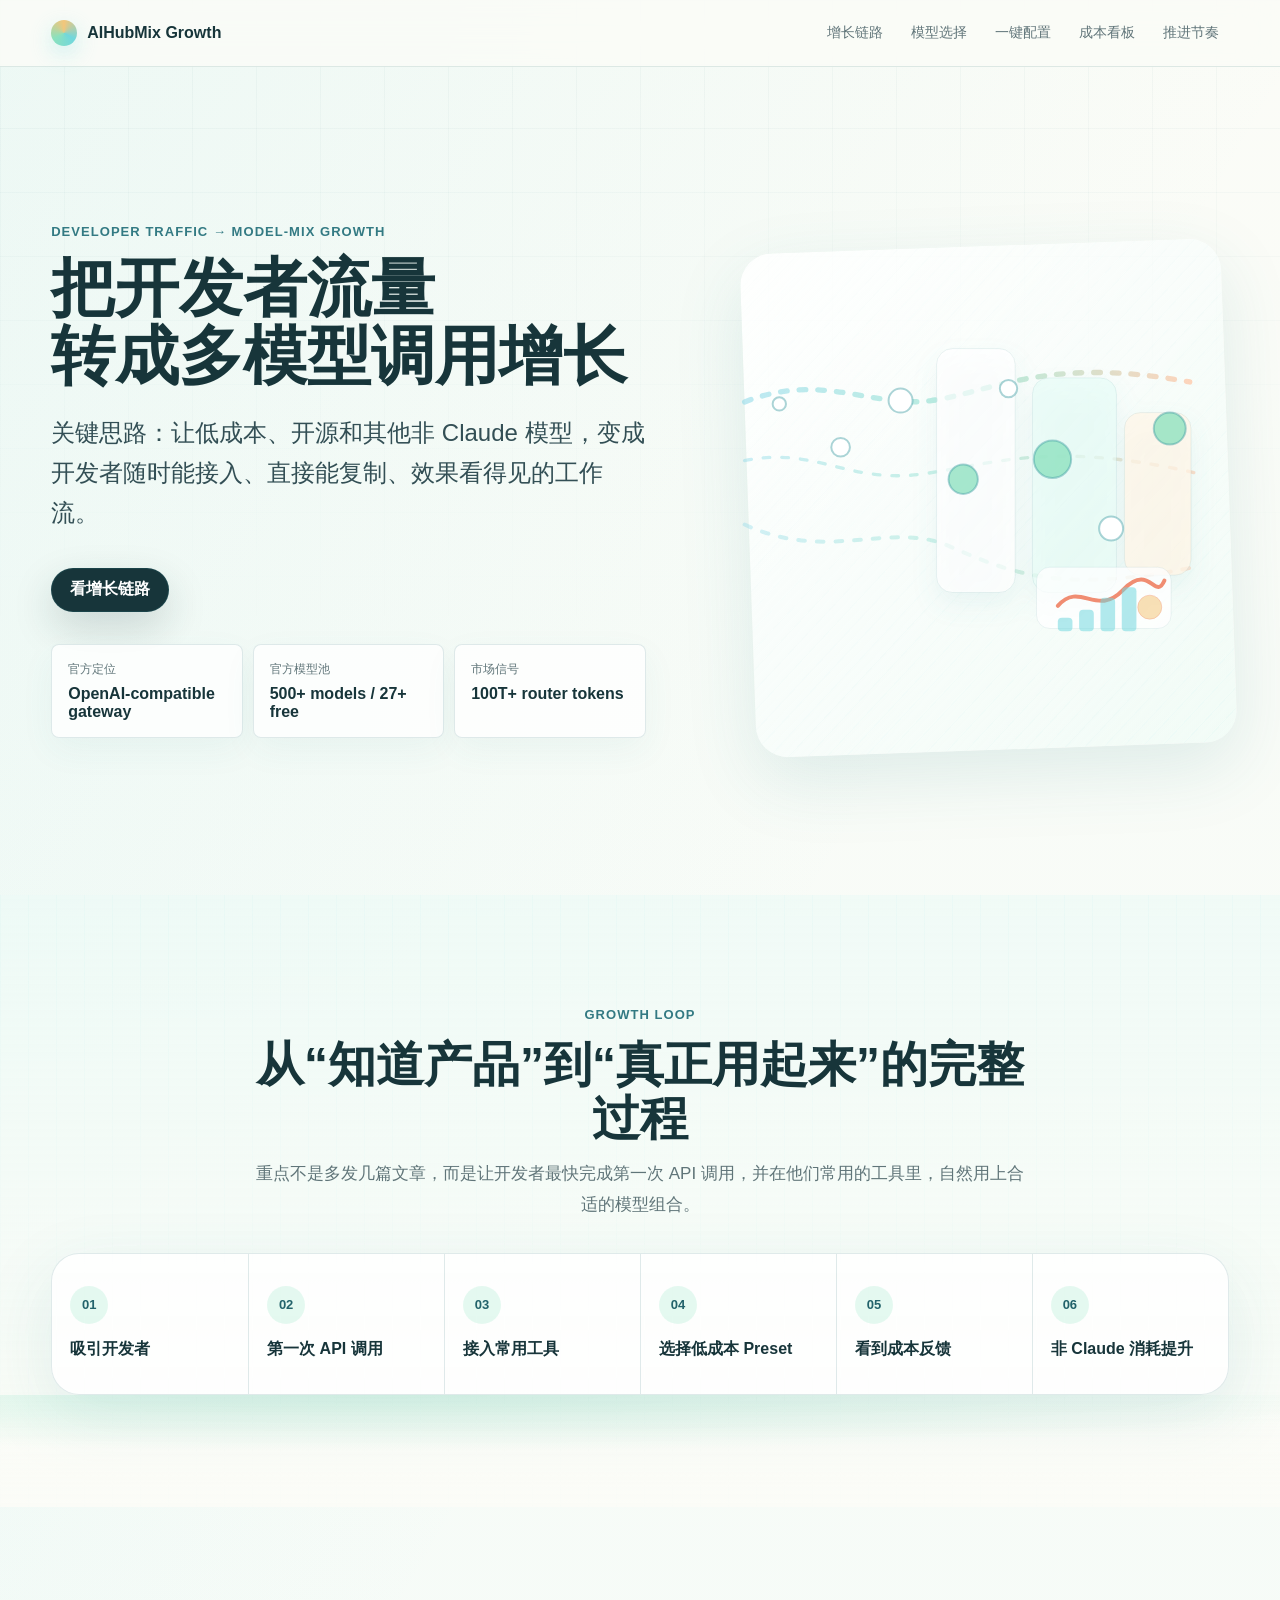
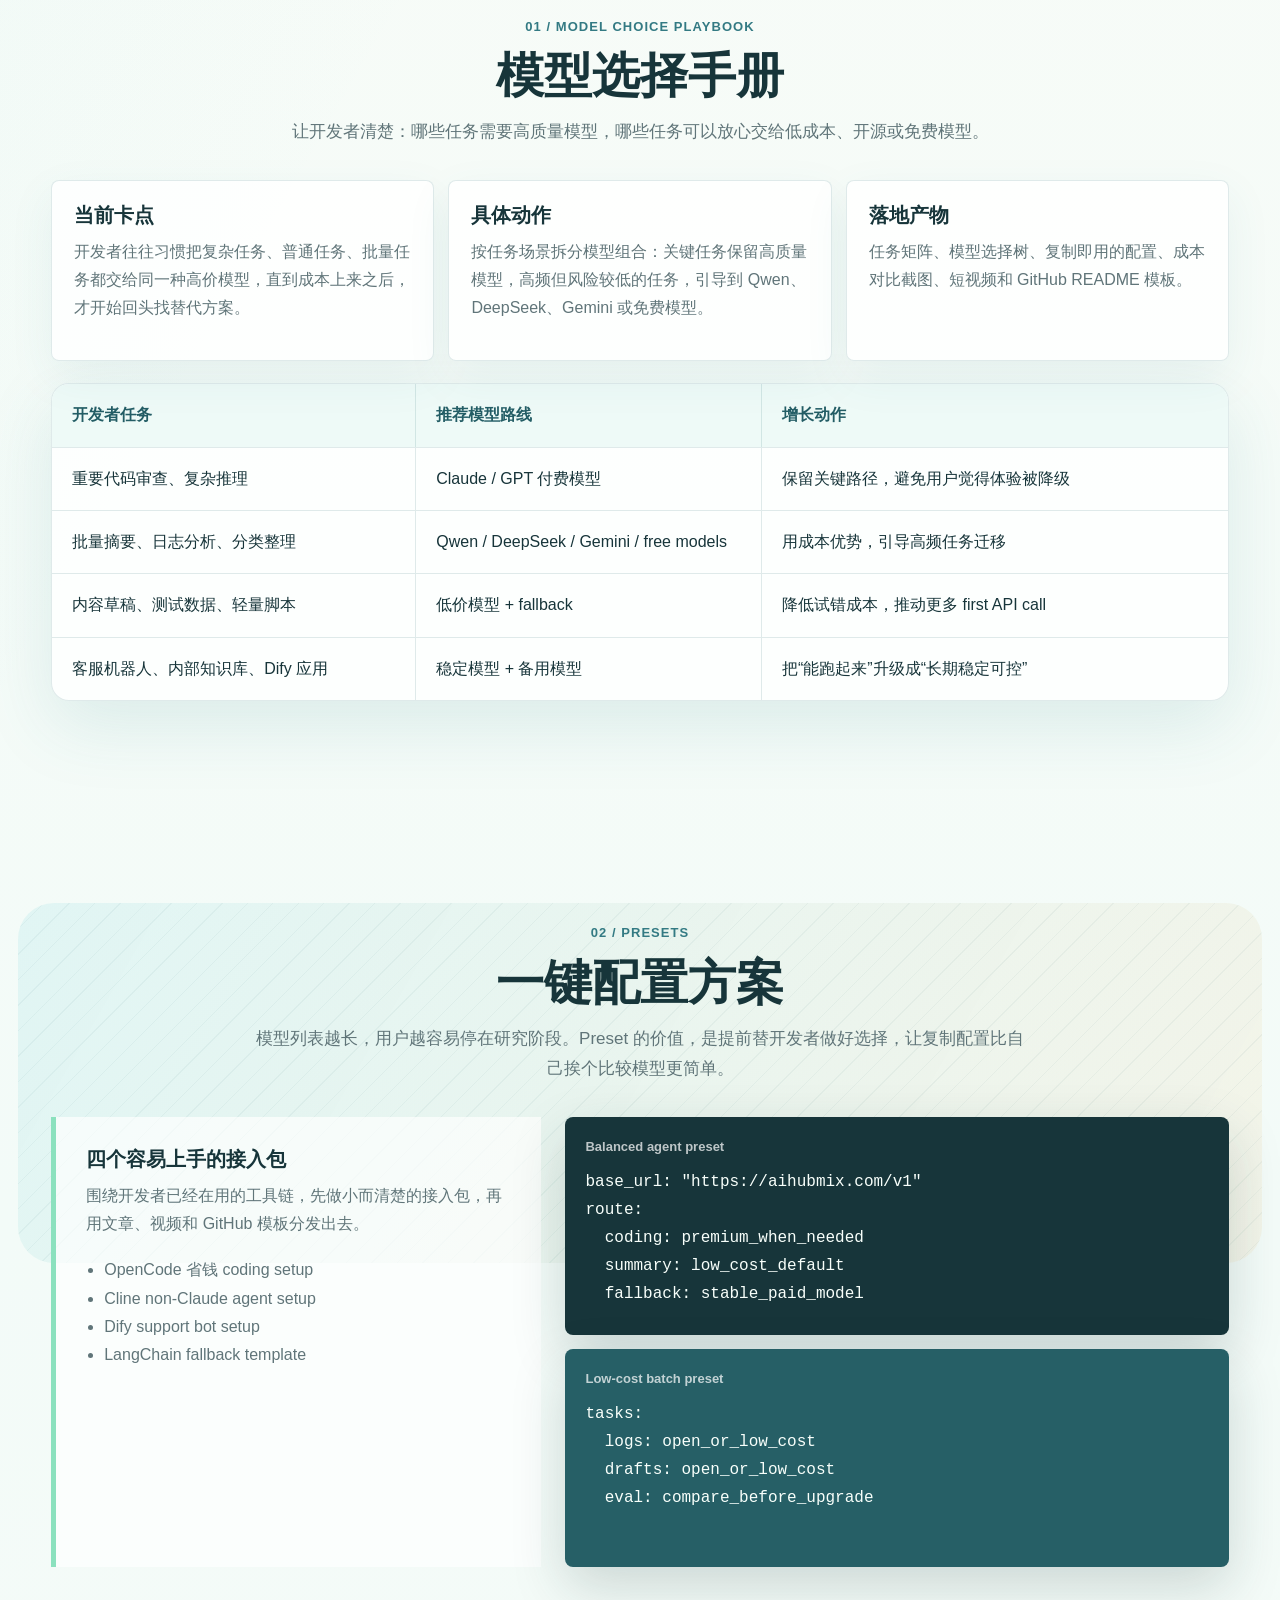
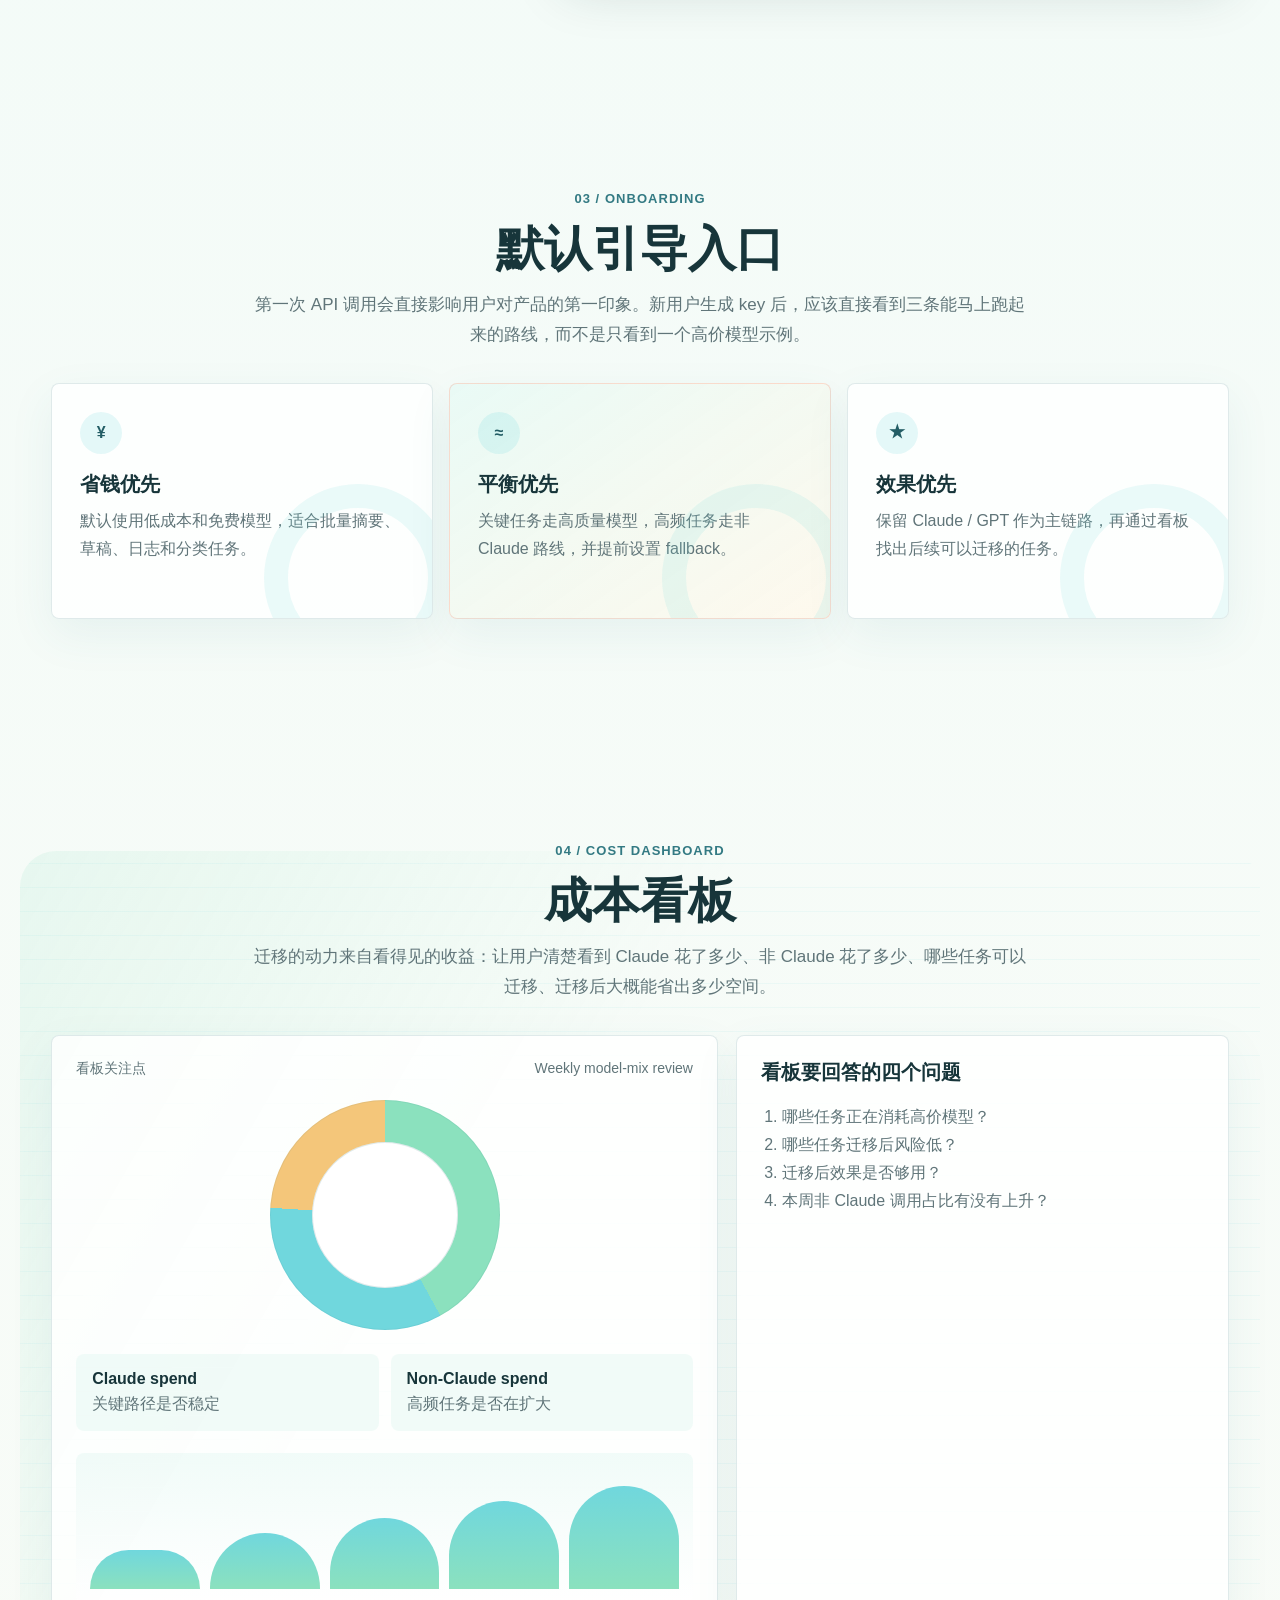
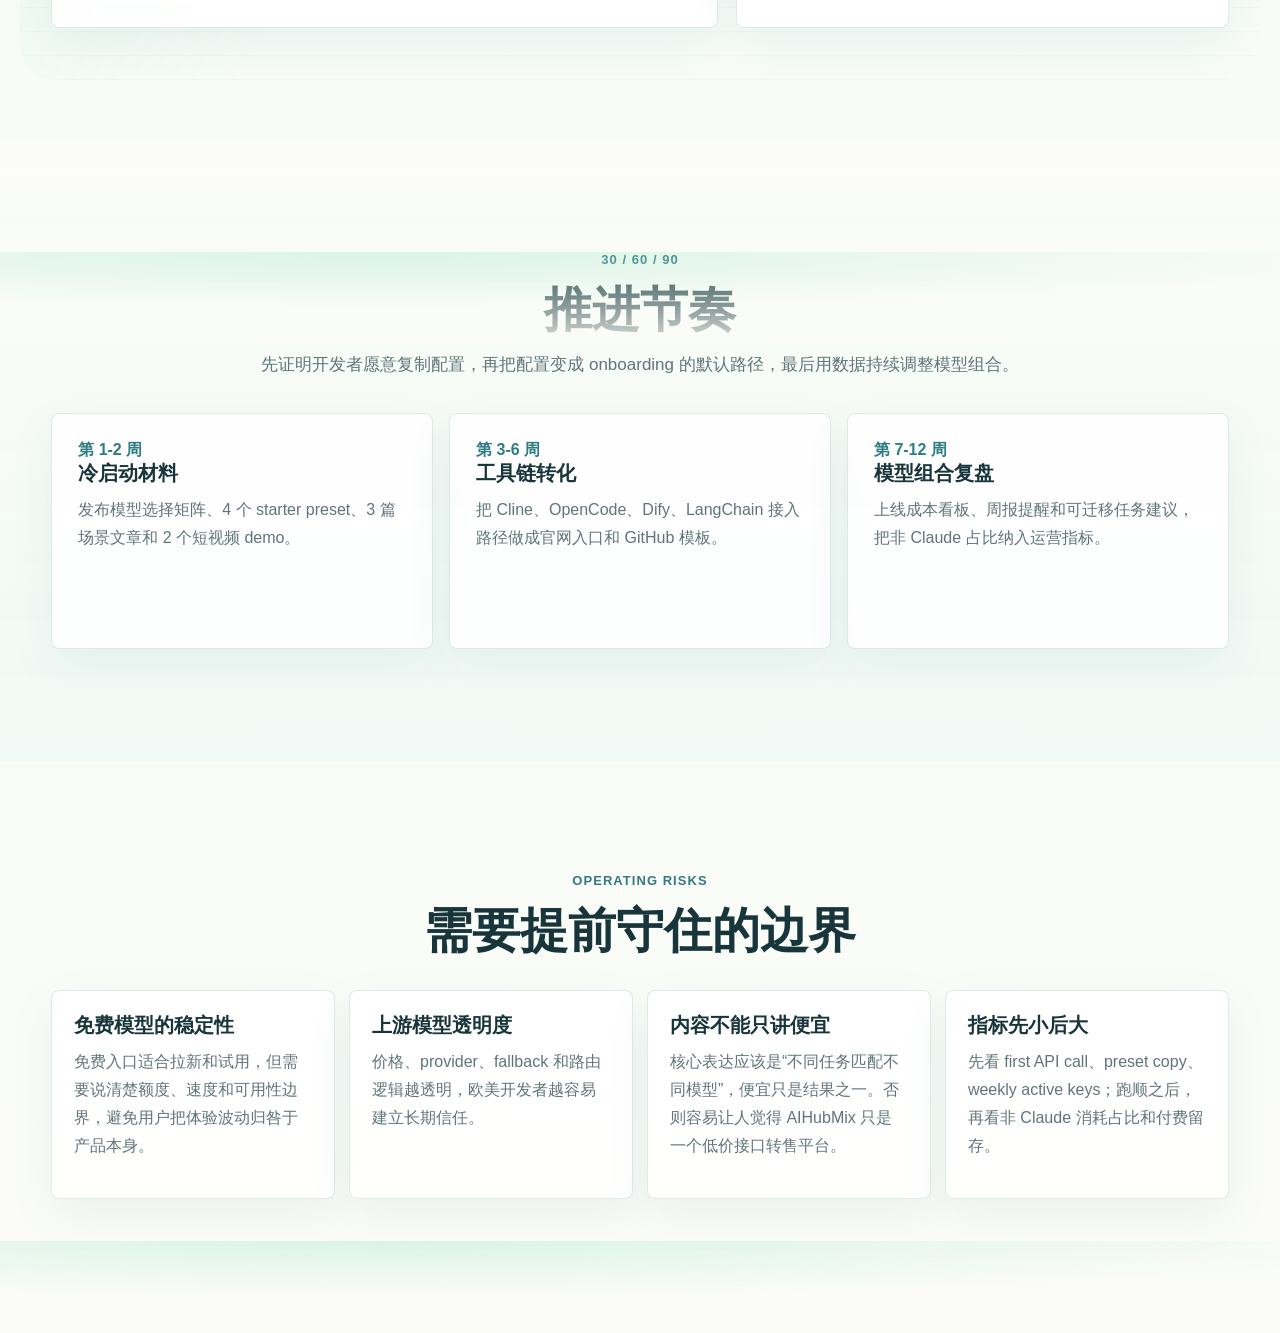
==== commit 349de25f: "Refine AIHubMix page copy" ====
--- a/docs/index.html
+++ b/docs/index.html
@@ -38,13 +38,12 @@
             <span>转成多模型调用增长</span>
           </h1>
           <p class="lead">
-            增长抓手：把低成本、开源、非 Claude 模型变成默认可接入、可复制、可衡量的工作流。
+            关键思路：让低成本、开源和其他非 Claude 模型，变成开发者随时能接入、直接能复制、效果看得见的工作流。
           </p>
           <div class="hero-actions" aria-label="核心抓手">
             <a class="primary-link" href="#loop">看增长链路</a>
-            <a class="secondary-link" href="#sources">公开来源</a>
-          </div>
-          <dl class="proof-strip" aria-label="公开证据信息">
+          </div>
+          <dl class="proof-strip" aria-label="关键信息">
             <div>
               <dt>官方定位</dt>
               <dd>OpenAI-compatible gateway</dd>
@@ -106,9 +105,9 @@
       <section id="loop" class="section-band loop-band">
         <div class="section-heading reveal">
           <p class="eyebrow">Growth loop</p>
-          <h2>从“看到产品”到“形成消耗”的连续链路</h2>
-          <p>
-            核心不是多发几篇文章，而是让开发者在最短路径内完成第一次调用，并在工具链里自然用到合适的模型组合。
+          <h2>从“知道产品”到“真正用起来”的完整过程</h2>
+          <p>
+            重点不是多发几篇文章，而是让开发者最快完成第一次 API 调用，并在他们常用的工具里，自然用上合适的模型组合。
           </p>
         </div>
         <ol class="growth-loop reveal">
@@ -126,21 +125,21 @@
           <p class="eyebrow">01 / Model Choice Playbook</p>
           <h2>模型选择手册</h2>
           <p>
-            让开发者知道哪些任务需要高质量模型，哪些任务可以放心交给低成本、开源或免费模型。
+            让开发者清楚：哪些任务需要高质量模型，哪些任务可以放心交给低成本、开源或免费模型。
           </p>
         </div>
         <div class="module-grid reveal">
           <article class="module-note">
             <h3>当前卡点</h3>
-            <p>开发者默认把复杂任务、普通任务、批量任务都交给同一类高价模型，成本上升后才开始回头找替代方案。</p>
+            <p>开发者往往习惯把复杂任务、普通任务、批量任务都交给同一种高价模型，直到成本上来之后，才开始回头找替代方案。</p>
           </article>
           <article class="module-note">
             <h3>具体动作</h3>
-            <p>按任务拆分模型路线：关键路径保留高质量模型，高频低风险任务导向 Qwen、DeepSeek、Gemini 或免费模型。</p>
+            <p>按任务场景拆分模型组合：关键任务保留高质量模型，高频但风险较低的任务，引导到 Qwen、DeepSeek、Gemini 或免费模型。</p>
           </article>
           <article class="module-note">
             <h3>落地产物</h3>
-            <p>任务矩阵、模型选择树、复制即用配置、成本对比截图、短视频和 GitHub README 模板。</p>
+            <p>任务矩阵、模型选择树、复制即用的配置、成本对比截图、短视频和 GitHub README 模板。</p>
           </article>
         </div>
         <div class="matrix reveal" role="table" aria-label="模型选择任务矩阵">
@@ -157,7 +156,7 @@
           <div class="matrix-row" role="row">
             <div role="cell">批量摘要、日志分析、分类整理</div>
             <div role="cell">Qwen / DeepSeek / Gemini / free models</div>
-            <div role="cell">用成本优势引导高频任务迁移</div>
+            <div role="cell">用成本优势，引导高频任务迁移</div>
           </div>
           <div class="matrix-row" role="row">
             <div role="cell">内容草稿、测试数据、轻量脚本</div>
@@ -167,7 +166,7 @@
           <div class="matrix-row" role="row">
             <div role="cell">客服机器人、内部知识库、Dify 应用</div>
             <div role="cell">稳定模型 + 备用模型</div>
-            <div role="cell">把“能跑”升级成“长期可控”</div>
+            <div role="cell">把“能跑起来”升级成“长期稳定可控”</div>
           </div>
         </div>
       </section>
@@ -177,13 +176,13 @@
           <p class="eyebrow">02 / Presets</p>
           <h2>一键配置方案</h2>
           <p>
-            模型列表越长，用户越容易停在研究阶段。Preset 的价值是把选择成本提前消化，让复制配置比自己比较模型更简单。
+            模型列表越长，用户越容易停在研究阶段。Preset 的价值，是提前替开发者做好选择，让复制配置比自己挨个比较模型更简单。
           </p>
         </div>
         <div class="preset-layout reveal">
           <div class="preset-copy">
-            <h3>四组高转化入口</h3>
-            <p>围绕开发者已经在用的工具链，先做小而清楚的接入包，再用内容把包分发出去。</p>
+            <h3>四个容易上手的接入包</h3>
+            <p>围绕开发者已经在用的工具链，先做小而清楚的接入包，再用文章、视频和 GitHub 模板分发出去。</p>
             <ul>
               <li>OpenCode 省钱 coding setup</li>
               <li>Cline non-Claude agent setup</li>
@@ -216,7 +215,7 @@
           <p class="eyebrow">03 / Onboarding</p>
           <h2>默认引导入口</h2>
           <p>
-            第一次 API 调用决定用户心智。新用户生成 key 后，直接给三条可执行路线，而不是只给单一高价模型示例。
+            第一次 API 调用会直接影响用户对产品的第一印象。新用户生成 key 后，应该直接看到三条能马上跑起来的路线，而不是只看到一个高价模型示例。
           </p>
         </div>
         <div class="pathway-grid reveal">
@@ -228,12 +227,12 @@
           <article class="pathway featured">
             <span class="pathway-icon">≈</span>
             <h3>平衡优先</h3>
-            <p>关键任务走高质量模型，高频任务走非 Claude 路线，并预设 fallback。</p>
+            <p>关键任务走高质量模型，高频任务走非 Claude 路线，并提前设置 fallback。</p>
           </article>
           <article class="pathway">
             <span class="pathway-icon">★</span>
             <h3>效果优先</h3>
-            <p>保留 Claude / GPT 主链路，再通过看板找出可迁移任务。</p>
+            <p>保留 Claude / GPT 作为主链路，再通过看板找出后续可以迁移的任务。</p>
           </article>
         </div>
       </section>
@@ -243,24 +242,24 @@
           <p class="eyebrow">04 / Cost Dashboard</p>
           <h2>成本看板</h2>
           <p>
-            迁移动力来自可见收益：让用户看到 Claude 花费、非 Claude 花费、可迁移任务和节省空间。
+            迁移的动力来自看得见的收益：让用户清楚看到 Claude 花了多少、非 Claude 花了多少、哪些任务可以迁移、迁移后大概能省出多少空间。
           </p>
         </div>
         <div class="dashboard-wrap reveal">
           <div class="analytics-panel">
             <div class="analytics-top">
-              <span>运营看板口径</span>
+              <span>看板关注点</span>
               <span>Weekly model-mix review</span>
             </div>
             <div class="donut" aria-hidden="true"></div>
             <div class="metric-pair">
               <div>
                 <strong>Claude spend</strong>
-                <span>关键路径保留</span>
+                <span>关键路径是否稳定</span>
               </div>
               <div>
                 <strong>Non-Claude spend</strong>
-                <span>高频任务扩大</span>
+                <span>高频任务是否在扩大</span>
               </div>
             </div>
             <div class="bars" aria-hidden="true">
@@ -287,7 +286,7 @@
         <div class="section-heading reveal">
           <p class="eyebrow">30 / 60 / 90</p>
           <h2>推进节奏</h2>
-          <p>先证明开发者愿意复制配置，再把配置变成 onboarding 默认路径，最后用数据持续调模型组合。</p>
+          <p>先证明开发者愿意复制配置，再把配置变成 onboarding 的默认路径，最后用数据持续调整模型组合。</p>
         </div>
         <div class="timeline reveal">
           <article>
@@ -316,7 +315,7 @@
         <div class="risk-grid reveal">
           <article>
             <h3>免费模型的稳定性</h3>
-            <p>免费入口适合拉新和试用，但需要明确额度、速度和可用性边界，避免用户把体验波动归咎于产品。</p>
+            <p>免费入口适合拉新和试用，但需要说清楚额度、速度和可用性边界，避免用户把体验波动归咎于产品本身。</p>
           </article>
           <article>
             <h3>上游模型透明度</h3>
@@ -324,27 +323,15 @@
           </article>
           <article>
             <h3>内容不能只讲便宜</h3>
-            <p>核心表达应是“任务匹配模型”，便宜只是结果之一；否则容易显得像低价转售。</p>
+            <p>核心表达应该是“不同任务匹配不同模型”，便宜只是结果之一。否则容易让人觉得 AIHubMix 只是一个低价接口转售平台。</p>
           </article>
           <article>
             <h3>指标先小后大</h3>
-            <p>先看 first API call、preset copy、weekly active keys，再看非 Claude 消耗占比和付费留存。</p>
+            <p>先看 first API call、preset copy、weekly active keys；跑顺之后，再看非 Claude 消耗占比和付费留存。</p>
           </article>
         </div>
       </section>
     </main>
-
-    <footer id="sources" class="sources">
-      <h2>公开来源</h2>
-      <ul>
-        <li><a href="https://docs.aihubmix.com/en/docs/overview/free-models" target="_blank" rel="noreferrer">AIHubMix free models docs</a></li>
-        <li><a href="https://aihubmix.com/pricing" target="_blank" rel="noreferrer">AIHubMix pricing</a></li>
-        <li><a href="https://a16z.com/state-of-ai-an-empirical-100-trillion-token-study-with-openrouter/" target="_blank" rel="noreferrer">a16z / OpenRouter state of AI</a></li>
-        <li><a href="https://vercel.com/blog/ai-gateway-is-now-generally-available" target="_blank" rel="noreferrer">Vercel AI Gateway GA</a></li>
-        <li><a href="https://github.com/BerriAI/litellm" target="_blank" rel="noreferrer">LiteLLM GitHub</a></li>
-        <li><a href="https://developers.cloudflare.com/ai-gateway/" target="_blank" rel="noreferrer">Cloudflare AI Gateway docs</a></li>
-      </ul>
-    </footer>
 
     <script src="./script.js"></script>
   </body>
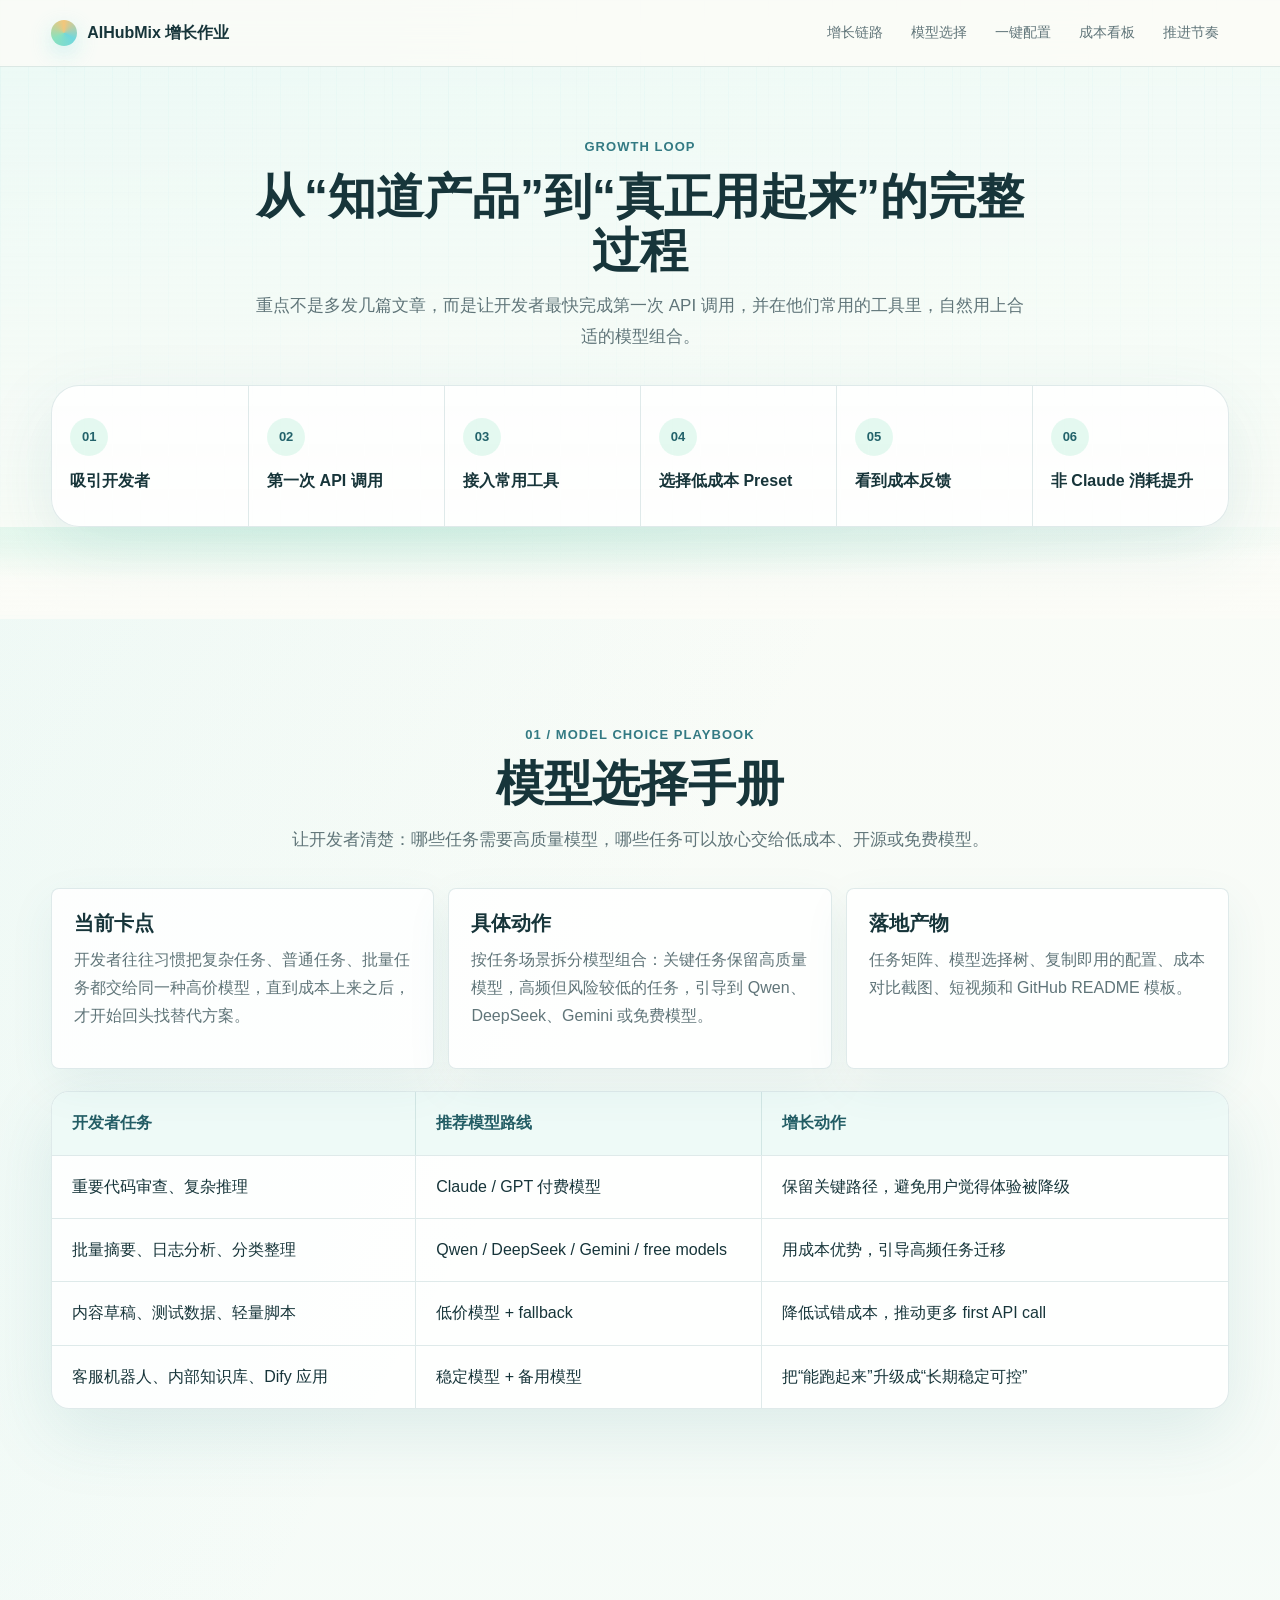
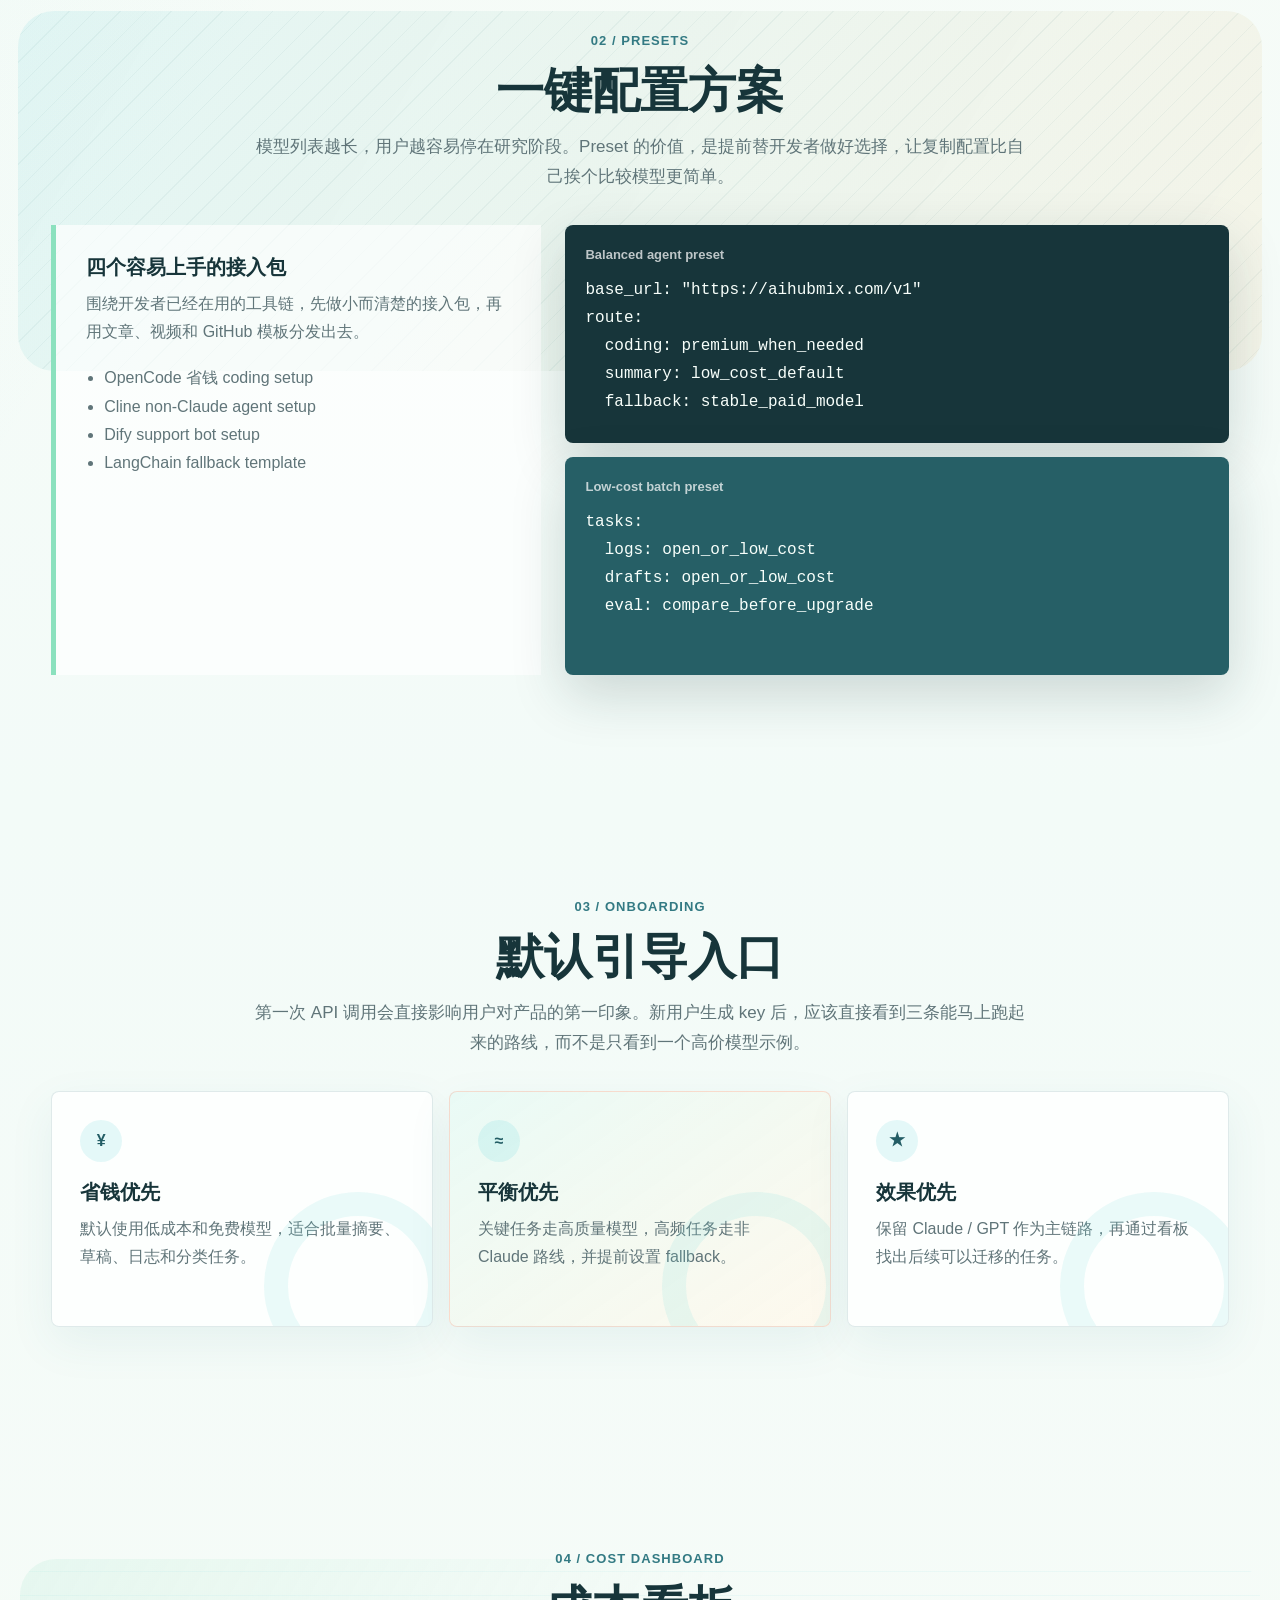
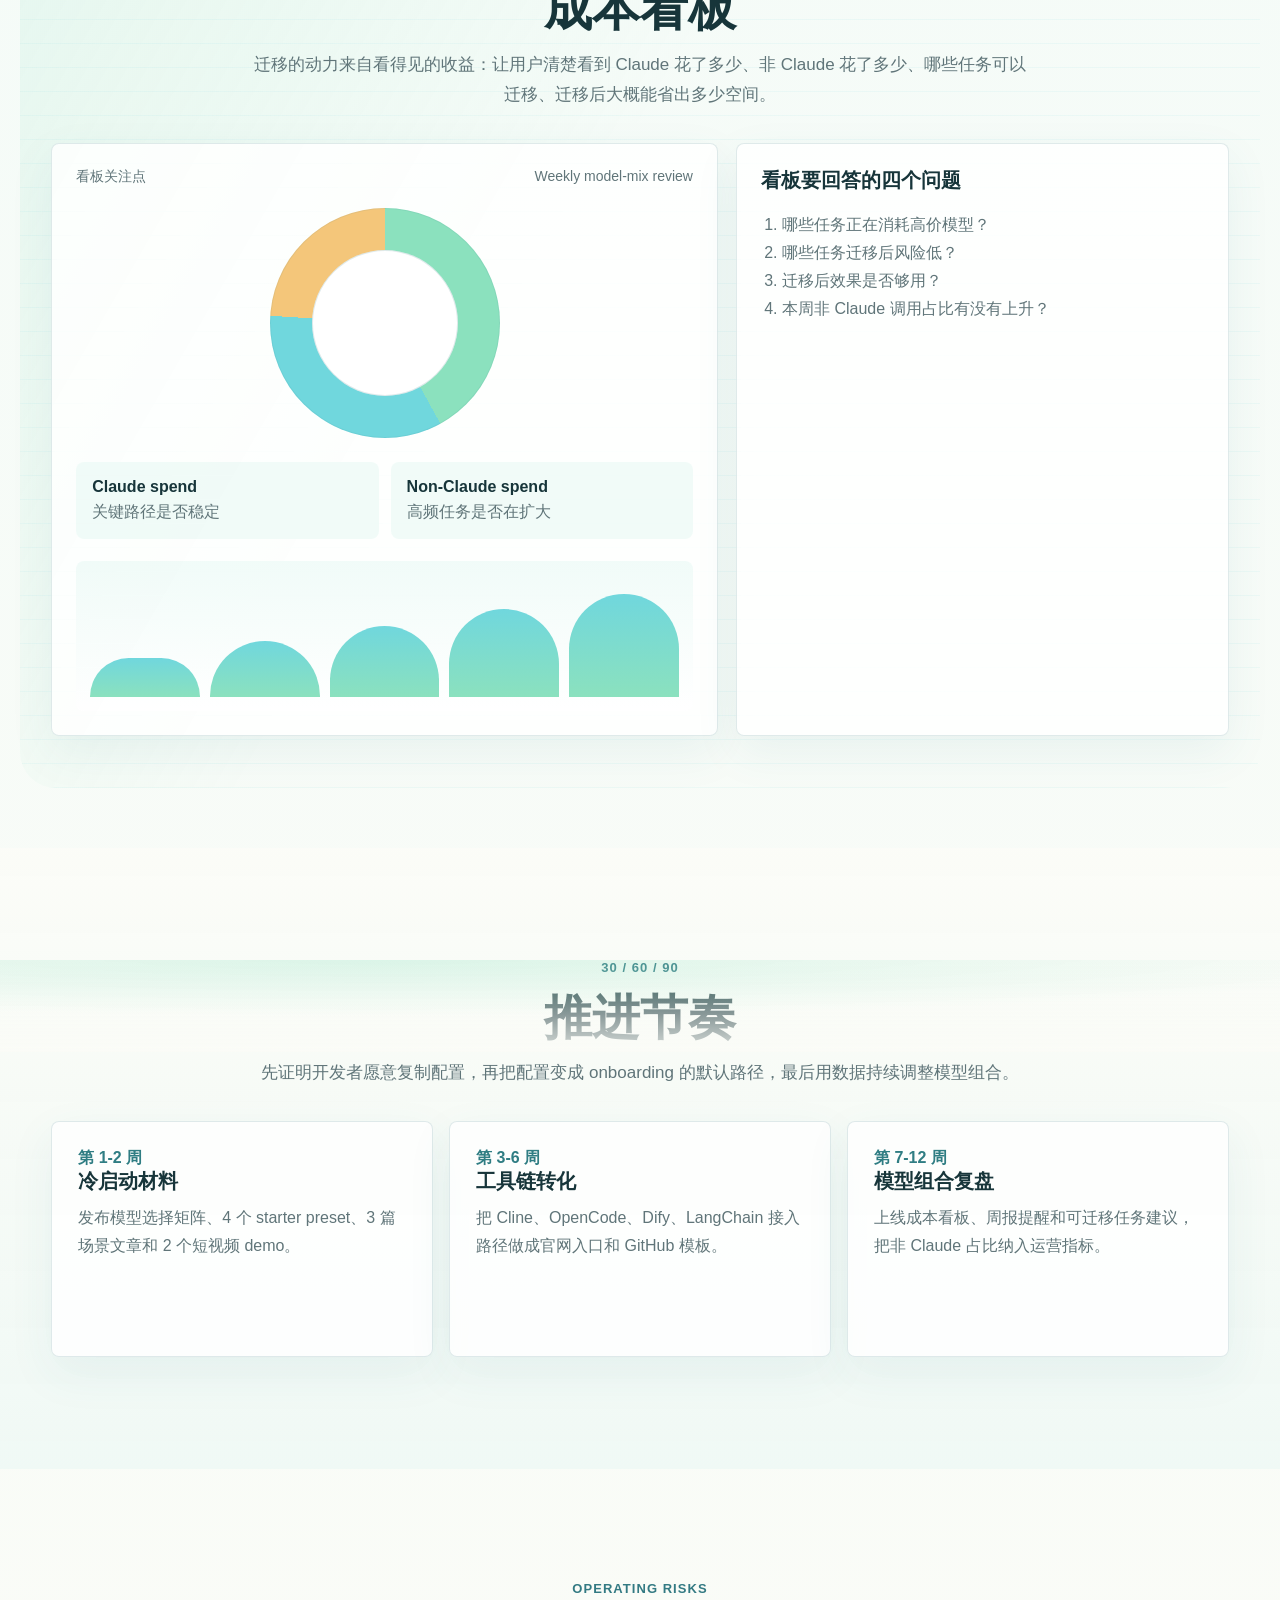
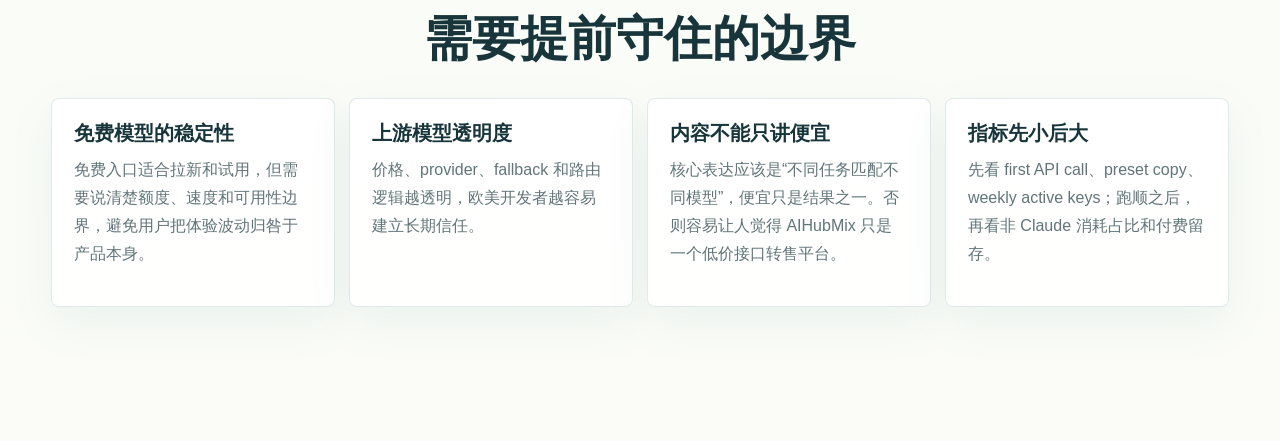
==== commit 5edf47b1: "Remove portal-style hero section" ====
--- a/docs/index.html
+++ b/docs/index.html
@@ -16,9 +16,9 @@
   </head>
   <body>
     <header class="topbar">
-      <a class="brand" href="#top" aria-label="AIHubMix Growth">
+      <a class="brand" href="#top" aria-label="AIHubMix 增长作业">
         <span class="brand-mark"></span>
-        <span>AIHubMix Growth</span>
+        <span>AIHubMix 增长作业</span>
       </a>
       <nav aria-label="主要章节">
         <a href="#loop">增长链路</a>
@@ -30,78 +30,6 @@
     </header>
 
     <main id="top">
-      <section class="hero section-band">
-        <div class="hero-copy reveal">
-          <p class="eyebrow">Developer traffic → model-mix growth</p>
-          <h1>
-            <span>把开发者流量</span>
-            <span>转成多模型调用增长</span>
-          </h1>
-          <p class="lead">
-            关键思路：让低成本、开源和其他非 Claude 模型，变成开发者随时能接入、直接能复制、效果看得见的工作流。
-          </p>
-          <div class="hero-actions" aria-label="核心抓手">
-            <a class="primary-link" href="#loop">看增长链路</a>
-          </div>
-          <dl class="proof-strip" aria-label="关键信息">
-            <div>
-              <dt>官方定位</dt>
-              <dd>OpenAI-compatible gateway</dd>
-            </div>
-            <div>
-              <dt>官方模型池</dt>
-              <dd>500+ models / 27+ free</dd>
-            </div>
-            <div>
-              <dt>市场信号</dt>
-              <dd>100T+ router tokens</dd>
-            </div>
-          </dl>
-        </div>
-
-        <div class="hero-visual reveal" aria-hidden="true">
-          <svg viewBox="0 0 760 560" role="img">
-            <defs>
-              <linearGradient id="lineFlow" x1="0" y1="0" x2="1" y2="0">
-                <stop offset="0" stop-color="#8bd8e8" />
-                <stop offset="0.55" stop-color="#86dec4" />
-                <stop offset="1" stop-color="#ffb48b" />
-              </linearGradient>
-              <filter id="softShadow" x="-20%" y="-20%" width="140%" height="140%">
-                <feDropShadow dx="0" dy="18" stdDeviation="18" flood-color="#5daeb3" flood-opacity="0.15" />
-              </filter>
-            </defs>
-            <path class="hero-path path-a" d="M34 162 C150 116, 226 172, 314 160 S488 92, 702 132" />
-            <path class="hero-path path-b" d="M34 250 C140 228, 190 286, 302 270 S494 220, 708 268" />
-            <path class="hero-path path-c" d="M34 346 C158 404, 252 340, 340 378 S504 452, 708 410" />
-            <g filter="url(#softShadow)">
-              <rect class="pane" x="322" y="82" width="118" height="366" rx="24" />
-              <rect class="pane pane-mid" x="466" y="126" width="126" height="322" rx="24" />
-              <rect class="pane pane-last" x="604" y="178" width="100" height="244" rx="24" />
-            </g>
-            <g class="nodes">
-              <circle cx="86" cy="165" r="10" />
-              <circle cx="178" cy="230" r="14" />
-              <circle cx="268" cy="160" r="18" />
-              <circle cx="362" cy="278" r="22" />
-              <circle cx="430" cy="142" r="13" />
-              <circle cx="496" cy="248" r="28" />
-              <circle cx="584" cy="352" r="18" />
-              <circle cx="672" cy="202" r="24" />
-            </g>
-            <g class="mini-dashboard">
-              <rect x="472" y="410" width="202" height="92" rx="20" />
-              <path d="M504 468 C538 430, 562 486, 602 444 S650 462, 664 430" />
-              <rect x="504" y="486" width="22" height="20" rx="6" />
-              <rect x="536" y="474" width="22" height="32" rx="6" />
-              <rect x="568" y="456" width="22" height="50" rx="6" />
-              <rect x="600" y="440" width="22" height="66" rx="6" />
-              <circle cx="642" cy="470" r="18" />
-            </g>
-          </svg>
-        </div>
-      </section>
-
       <section id="loop" class="section-band loop-band">
         <div class="section-heading reveal">
           <p class="eyebrow">Growth loop</p>
--- a/docs/styles.css
+++ b/docs/styles.css
@@ -109,29 +109,17 @@
   background: rgba(139, 225, 190, 0.22);
 }
 
-main,
-.sources {
+main {
   position: relative;
   z-index: 1;
 }
 
 .section-band,
-.strategy-section,
-.sources {
+.strategy-section {
   width: 100%;
   padding: clamp(56px, 9vw, 112px) clamp(18px, 4vw, 56px);
 }
 
-.hero {
-  min-height: calc(100vh - 72px);
-  display: grid;
-  grid-template-columns: minmax(0, 1.08fr) minmax(400px, 0.92fr);
-  align-items: center;
-  gap: clamp(28px, 6vw, 80px);
-  overflow: hidden;
-}
-
-.hero::after,
 .loop-band::after,
 .cadence-band::before {
   content: "";
@@ -145,14 +133,6 @@
     linear-gradient(180deg, rgba(251, 252, 247, 0), rgba(251, 252, 247, 0.85));
 }
 
-.hero::after {
-  bottom: 0;
-}
-
-.hero-copy {
-  max-width: 660px;
-}
-
 .eyebrow {
   margin: 0 0 14px;
   color: #337a83;
@@ -163,23 +143,10 @@
   letter-spacing: 0.08em;
 }
 
-h1,
 h2,
 h3,
 p {
   margin-top: 0;
-}
-
-h1 {
-  margin-bottom: 22px;
-  font-size: clamp(40px, 5vw, 64px);
-  line-height: 1.06;
-  letter-spacing: 0;
-  max-width: 780px;
-}
-
-h1 span {
-  display: block;
 }
 
 h2 {
@@ -195,165 +162,6 @@
   line-height: 1.25;
 }
 
-.lead {
-  color: #334f55;
-  font-size: clamp(18px, 2.3vw, 24px);
-  line-height: 1.68;
-  max-width: 720px;
-}
-
-.hero-actions {
-  display: flex;
-  gap: 12px;
-  flex-wrap: wrap;
-  margin: 34px 0 32px;
-}
-
-.primary-link,
-.secondary-link {
-  display: inline-flex;
-  align-items: center;
-  justify-content: center;
-  min-height: 44px;
-  padding: 0 18px;
-  border-radius: 999px;
-  text-decoration: none;
-  font-weight: 720;
-  border: 1px solid rgba(47, 128, 138, 0.2);
-}
-
-.primary-link {
-  background: var(--ink);
-  color: #fff;
-  box-shadow: 0 16px 40px rgba(23, 53, 58, 0.18);
-}
-
-.secondary-link {
-  background: rgba(255, 255, 255, 0.74);
-  color: #2a6b72;
-}
-
-.proof-strip {
-  display: grid;
-  grid-template-columns: repeat(3, minmax(0, 1fr));
-  gap: 10px;
-  margin: 0;
-  max-width: 720px;
-}
-
-.proof-strip div {
-  padding: 16px;
-  border: 1px solid var(--line);
-  border-radius: var(--radius);
-  background: rgba(255, 255, 255, 0.76);
-  box-shadow: 0 12px 34px rgba(47, 128, 138, 0.06);
-}
-
-.proof-strip dt {
-  color: var(--muted);
-  font-size: 12px;
-  margin-bottom: 7px;
-}
-
-.proof-strip dd {
-  margin: 0;
-  font-weight: 760;
-}
-
-.hero-visual {
-  min-height: 560px;
-  display: grid;
-  place-items: center;
-  position: relative;
-}
-
-.hero-visual::before {
-  content: "";
-  position: absolute;
-  inset: 8% 0 2% 5%;
-  border-radius: 32px;
-  background:
-    linear-gradient(135deg, rgba(255, 255, 255, 0.88), rgba(235, 251, 246, 0.5)),
-    repeating-linear-gradient(135deg, rgba(112, 215, 221, 0.08) 0 1px, transparent 1px 14px);
-  box-shadow: var(--shadow);
-  transform: rotate(-2deg);
-}
-
-.hero-visual svg {
-  position: relative;
-  width: min(100%, 760px);
-  height: auto;
-  overflow: visible;
-}
-
-.hero-path {
-  fill: none;
-  stroke: url(#lineFlow);
-  stroke-width: 8;
-  stroke-linecap: round;
-  opacity: 0.56;
-  stroke-dasharray: 10 18;
-  animation: dash 9s linear infinite;
-}
-
-.path-b {
-  stroke-width: 5;
-  opacity: 0.44;
-  animation-duration: 11s;
-}
-
-.path-c {
-  stroke-width: 6;
-  opacity: 0.38;
-  animation-duration: 12s;
-}
-
-.pane {
-  fill: rgba(255, 255, 255, 0.66);
-  stroke: rgba(48, 124, 132, 0.14);
-}
-
-.pane-mid {
-  fill: rgba(230, 252, 246, 0.66);
-}
-
-.pane-last {
-  fill: rgba(255, 246, 229, 0.7);
-}
-
-.nodes circle {
-  fill: #fff;
-  stroke: rgba(57, 153, 159, 0.42);
-  stroke-width: 3;
-}
-
-.nodes circle:nth-child(4),
-.nodes circle:nth-child(6),
-.nodes circle:nth-child(8) {
-  fill: rgba(139, 225, 190, 0.76);
-}
-
-.mini-dashboard rect:first-child {
-  fill: rgba(255, 255, 255, 0.74);
-  stroke: rgba(48, 124, 132, 0.13);
-}
-
-.mini-dashboard path {
-  fill: none;
-  stroke: var(--coral);
-  stroke-width: 6;
-  stroke-linecap: round;
-}
-
-.mini-dashboard rect:not(:first-child) {
-  fill: rgba(112, 215, 221, 0.54);
-}
-
-.mini-dashboard circle {
-  fill: rgba(244, 198, 122, 0.55);
-  stroke: rgba(240, 141, 114, 0.5);
-}
-
 .section-heading {
   max-width: 780px;
   margin: 0 auto 32px;
@@ -368,6 +176,8 @@
 
 .loop-band {
   position: relative;
+  padding-top: clamp(44px, 6vw, 72px);
+  padding-bottom: clamp(48px, 7vw, 88px);
   background:
     linear-gradient(180deg, rgba(236, 250, 246, 0.66), rgba(251, 252, 247, 0.94)),
     repeating-linear-gradient(90deg, rgba(112, 215, 221, 0.12) 0 1px, transparent 1px 28px);
@@ -727,67 +537,60 @@
   grid-template-columns: repeat(4, minmax(0, 1fr));
 }
 
-.sources {
-  max-width: var(--max);
-  margin: 0 auto;
-  padding-top: 32px;
-  border-top: 1px solid var(--line);
-}
-
-.sources h2 {
-  font-size: 24px;
-}
-
-.sources ul {
-  display: grid;
-  grid-template-columns: repeat(3, minmax(0, 1fr));
-  gap: 10px 18px;
-  padding-left: 18px;
-  color: var(--muted);
-  line-height: 1.6;
-}
-
-.sources a {
-  color: #2f7d83;
-  text-underline-offset: 4px;
-}
-
 .reveal {
   opacity: 1;
   transform: none;
 }
 
-@keyframes dash {
-  to {
-    stroke-dashoffset: -120;
-  }
-}
-
 @media (prefers-reduced-motion: reduce) {
   html {
     scroll-behavior: auto;
   }
-
-  .hero-path {
-    animation: none;
-    transition: none;
-  }
 }
 
 @media (max-width: 980px) {
-  .hero,
   .preset-layout,
   .dashboard-wrap {
     grid-template-columns: 1fr;
   }
 
-  .hero {
-    min-height: auto;
-    padding-top: 72px;
-  }
-
-  .hero-visual {
-    min-height: 430px;
+  .growth-loop,
+  .module-grid,
+  .pathway-grid,
+  .timeline,
+  .risk-grid {
+    grid-template-columns: 1fr 1fr;
+  }
+
+  .growth-loop li:nth-child(3) {
+    border-left: 0;
+  }
+
+  .matrix-row {
+    grid-template-columns: 1fr;
+  }
+
+  .matrix-row > div + div {
+    border-left: 0;
+    border-top: 1px solid var(--line);
+  }
+}
+
+@media (max-width: 680px) {
+  .topbar {
+    position: relative;
+    align-items: flex-start;
+    flex-direction: column;
+  }
+
+  .topbar nav {
+    justify-content: flex-start;
+  }
+
+  .section-band,
+  .strategy-section {
+    padding-left: 16px;
+    padding-right: 16px;
   }
 
   .growth-loop,
@@ -795,62 +598,6 @@
   .pathway-grid,
   .timeline,
   .risk-grid,
-  .sources ul {
-    grid-template-columns: 1fr 1fr;
-  }
-
-  .growth-loop li:nth-child(3) {
-    border-left: 0;
-  }
-
-  .matrix-row {
-    grid-template-columns: 1fr;
-  }
-
-  .matrix-row > div + div {
-    border-left: 0;
-    border-top: 1px solid var(--line);
-  }
-}
-
-@media (max-width: 680px) {
-  .topbar {
-    position: relative;
-    align-items: flex-start;
-    flex-direction: column;
-  }
-
-  .topbar nav {
-    justify-content: flex-start;
-  }
-
-  .section-band,
-  .strategy-section,
-  .sources {
-    padding-left: 16px;
-    padding-right: 16px;
-  }
-
-  .hero {
-    padding-top: 40px;
-  }
-
-  h1 {
-    font-size: clamp(34px, 9.4vw, 38px);
-    line-height: 1.12;
-  }
-
-  .hero-visual {
-    min-height: 320px;
-  }
-
-  .proof-strip,
-  .growth-loop,
-  .module-grid,
-  .pathway-grid,
-  .timeline,
-  .risk-grid,
-  .sources ul,
   .metric-pair {
     grid-template-columns: 1fr;
   }
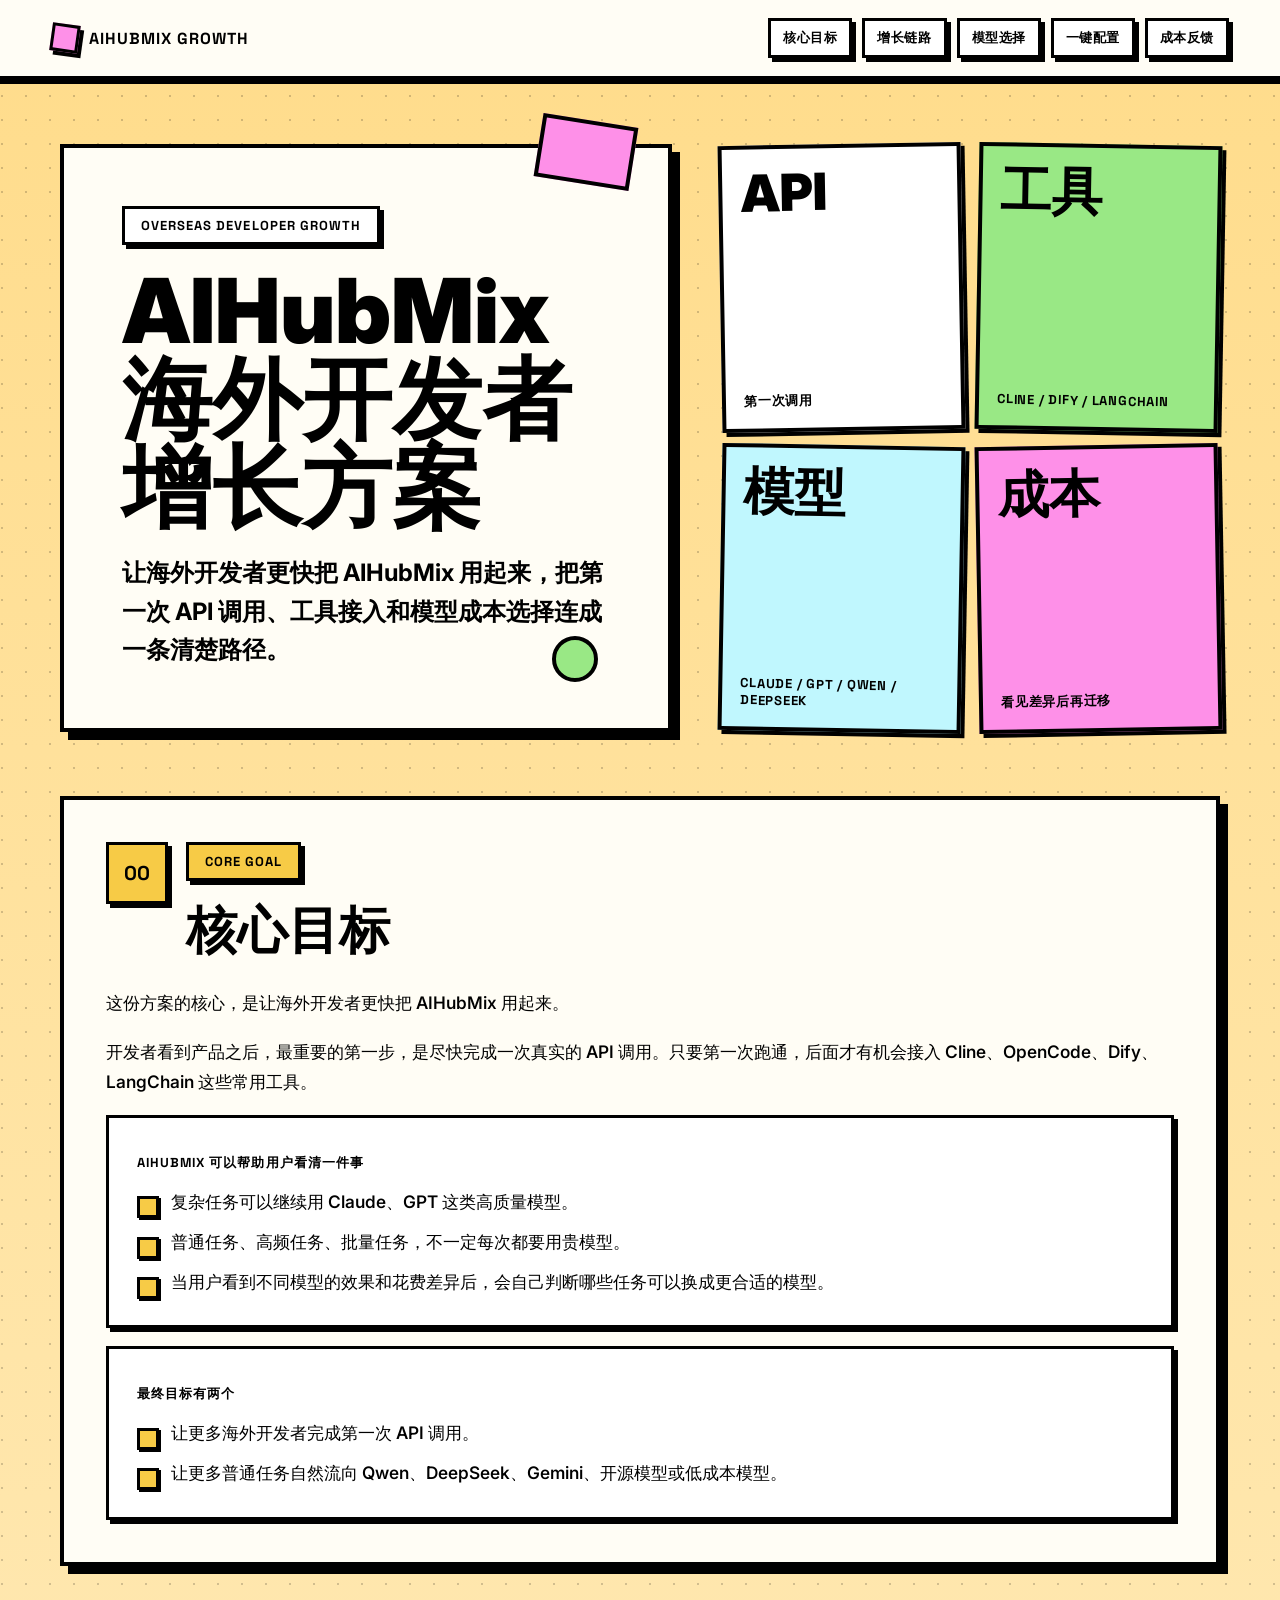
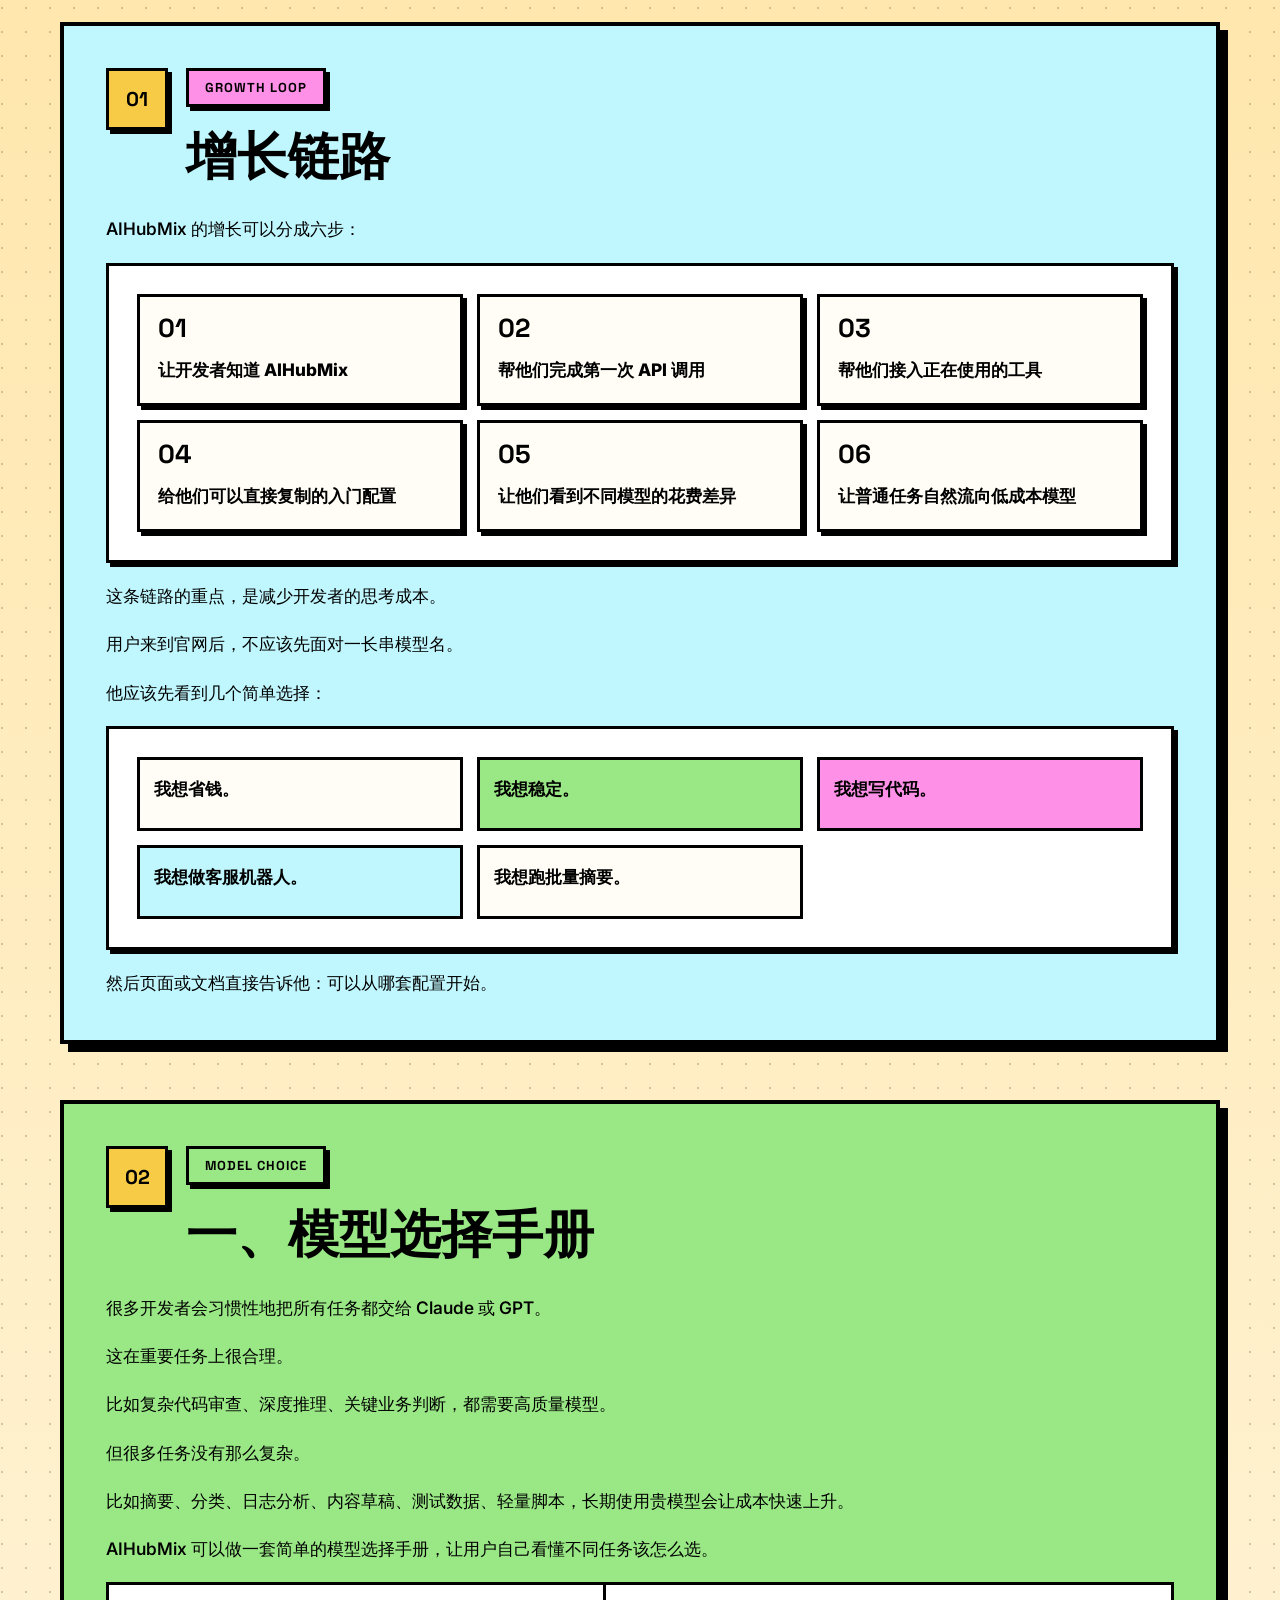
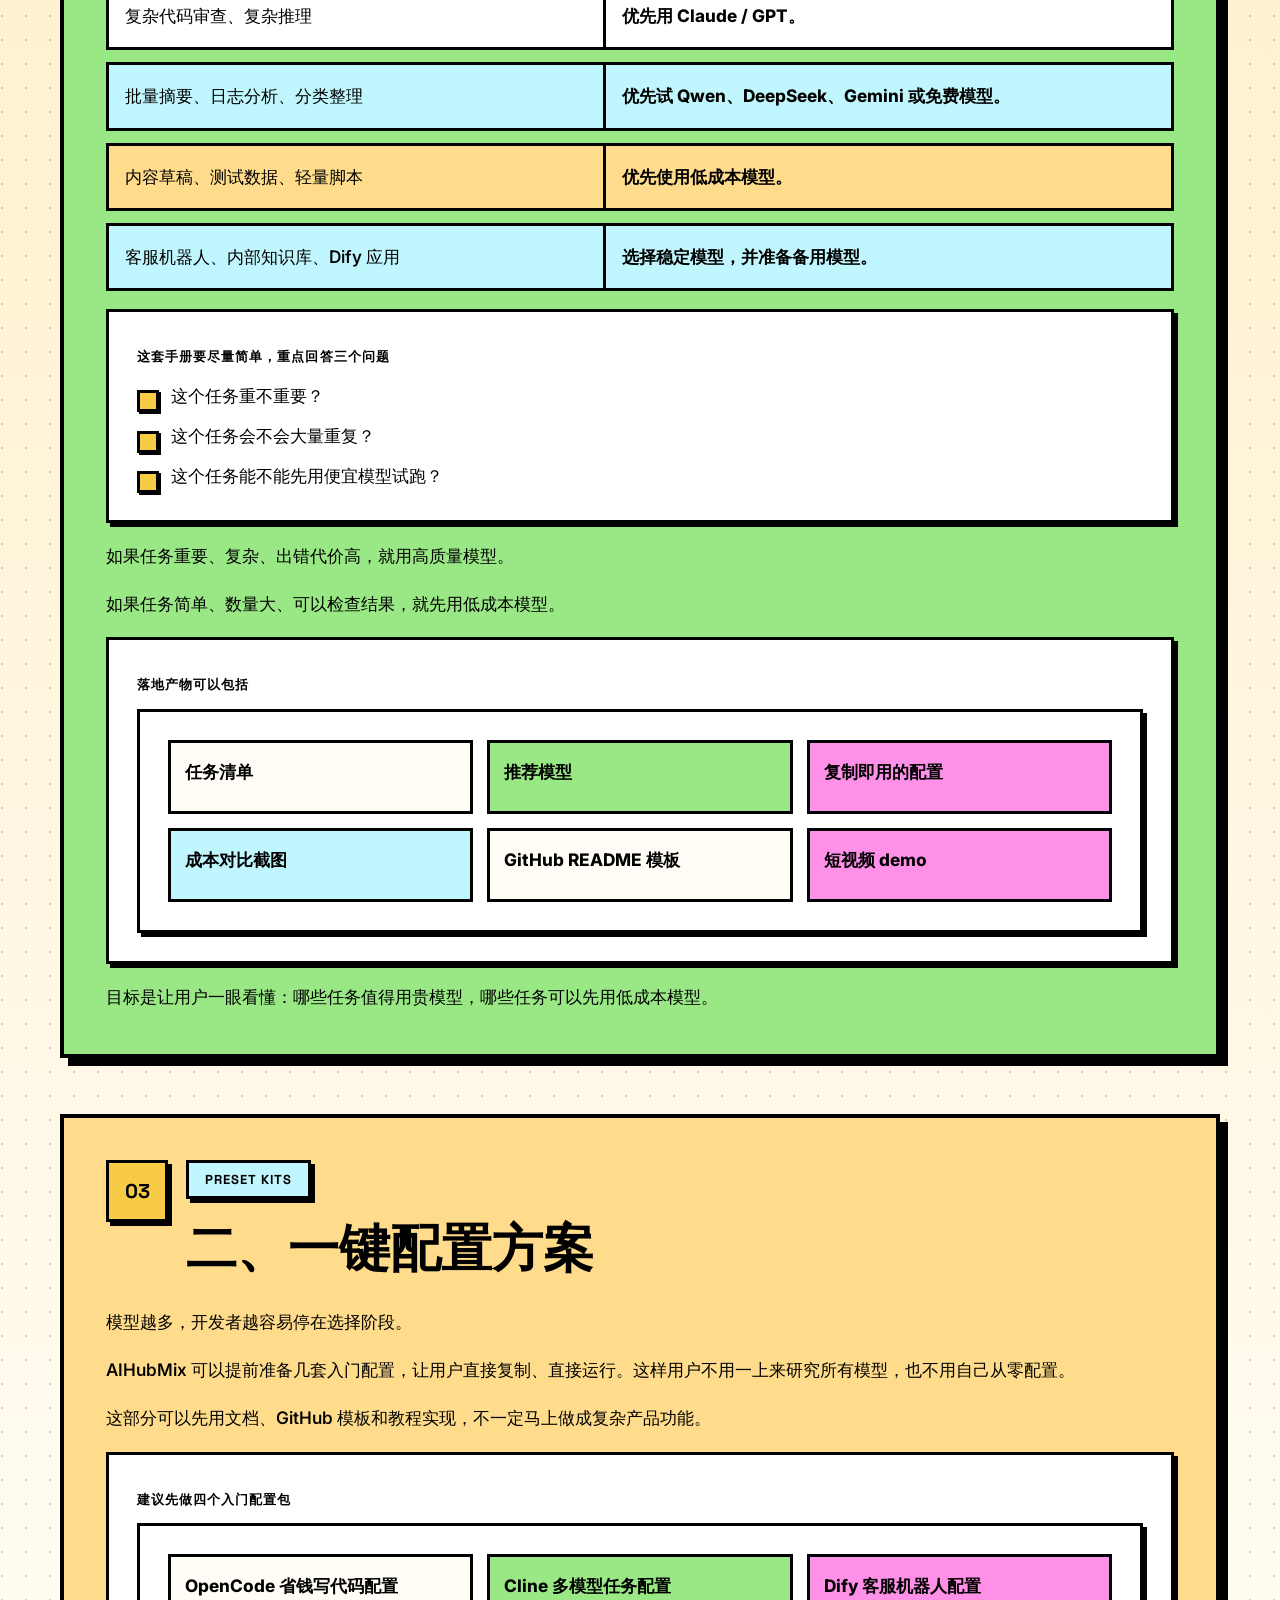
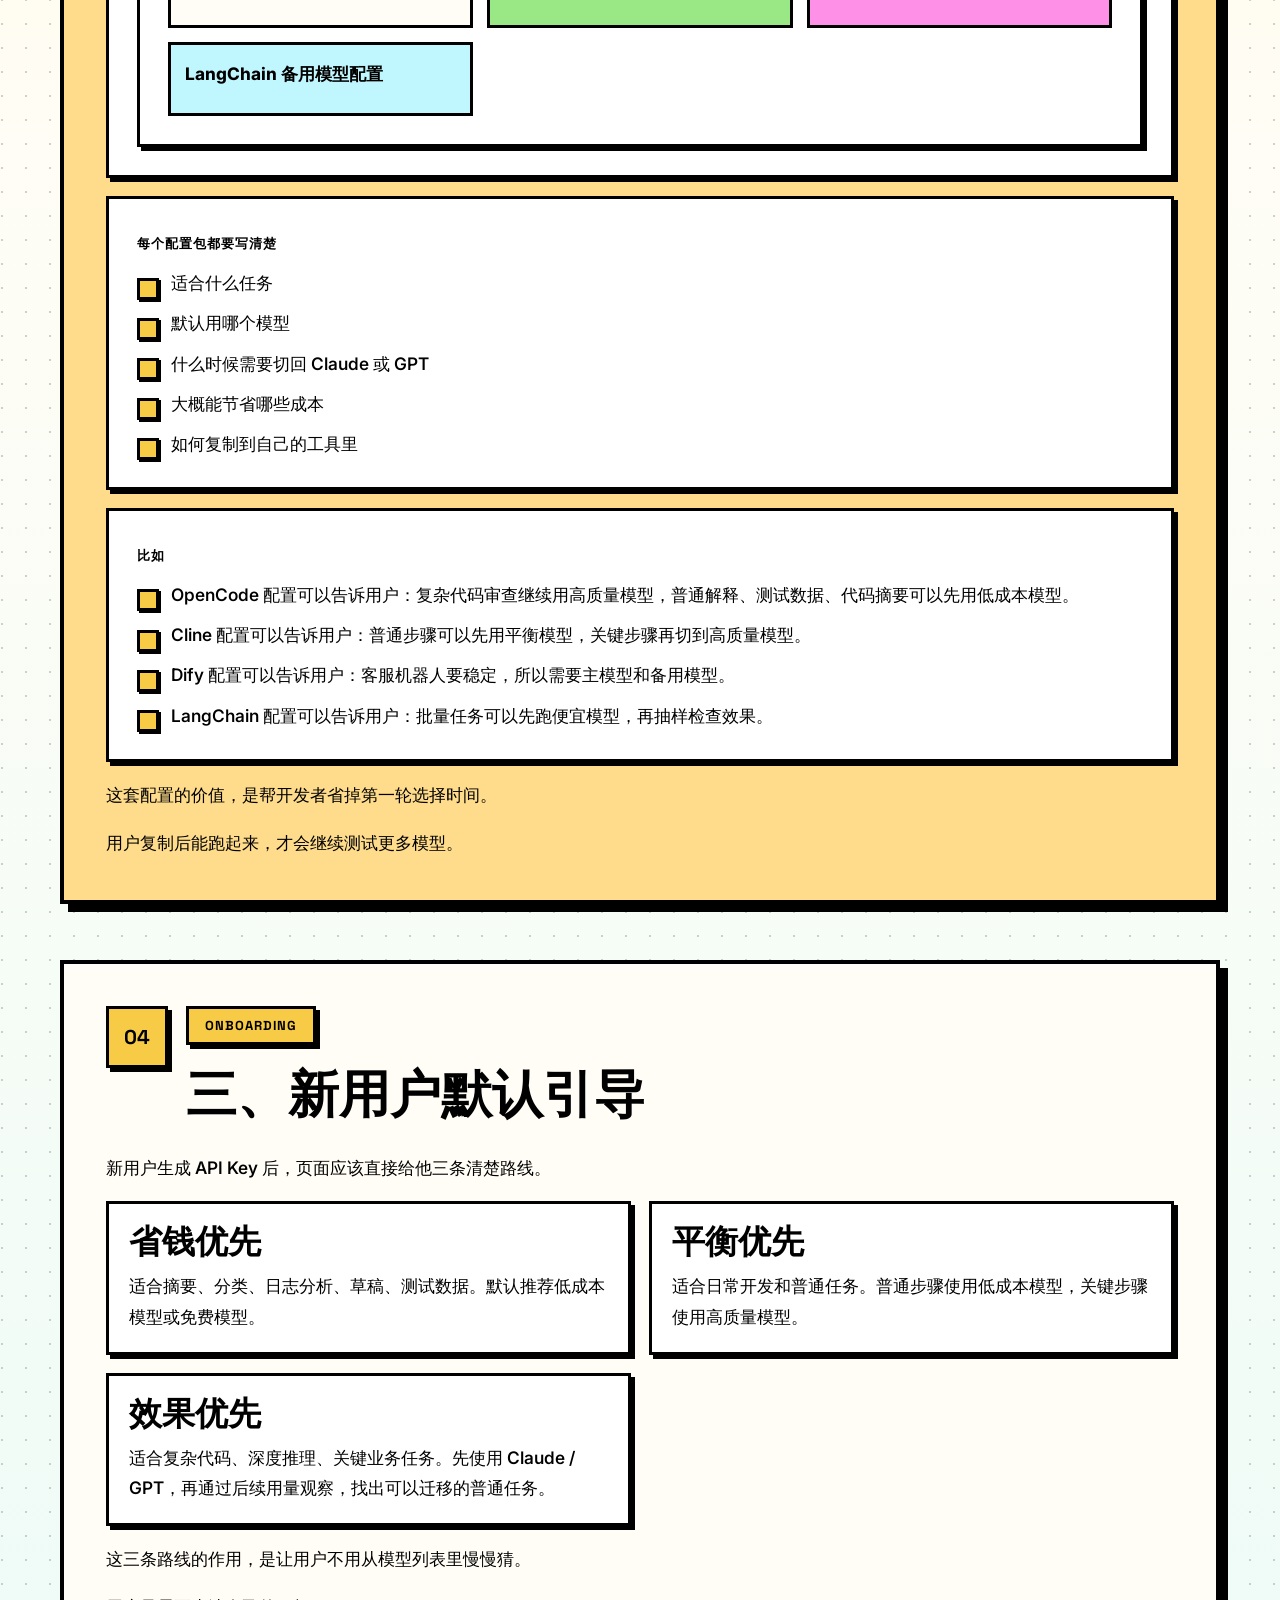
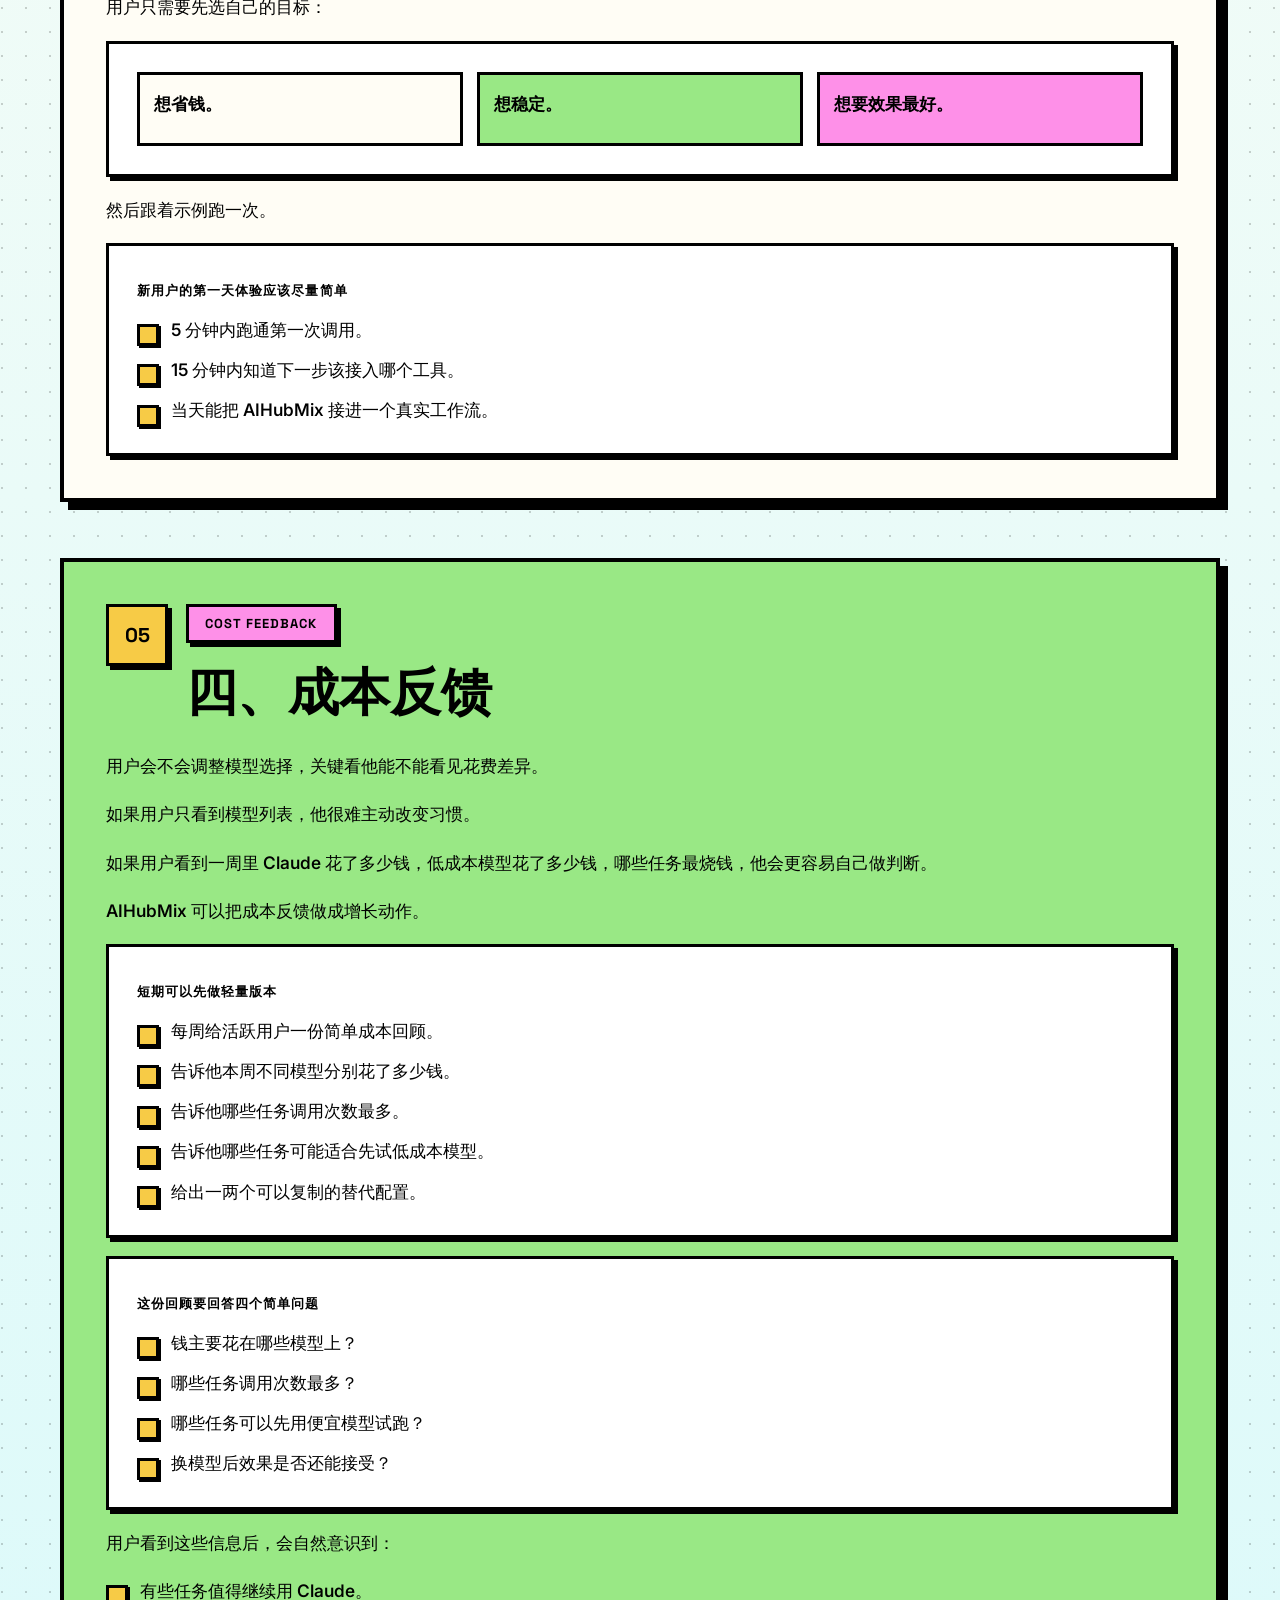
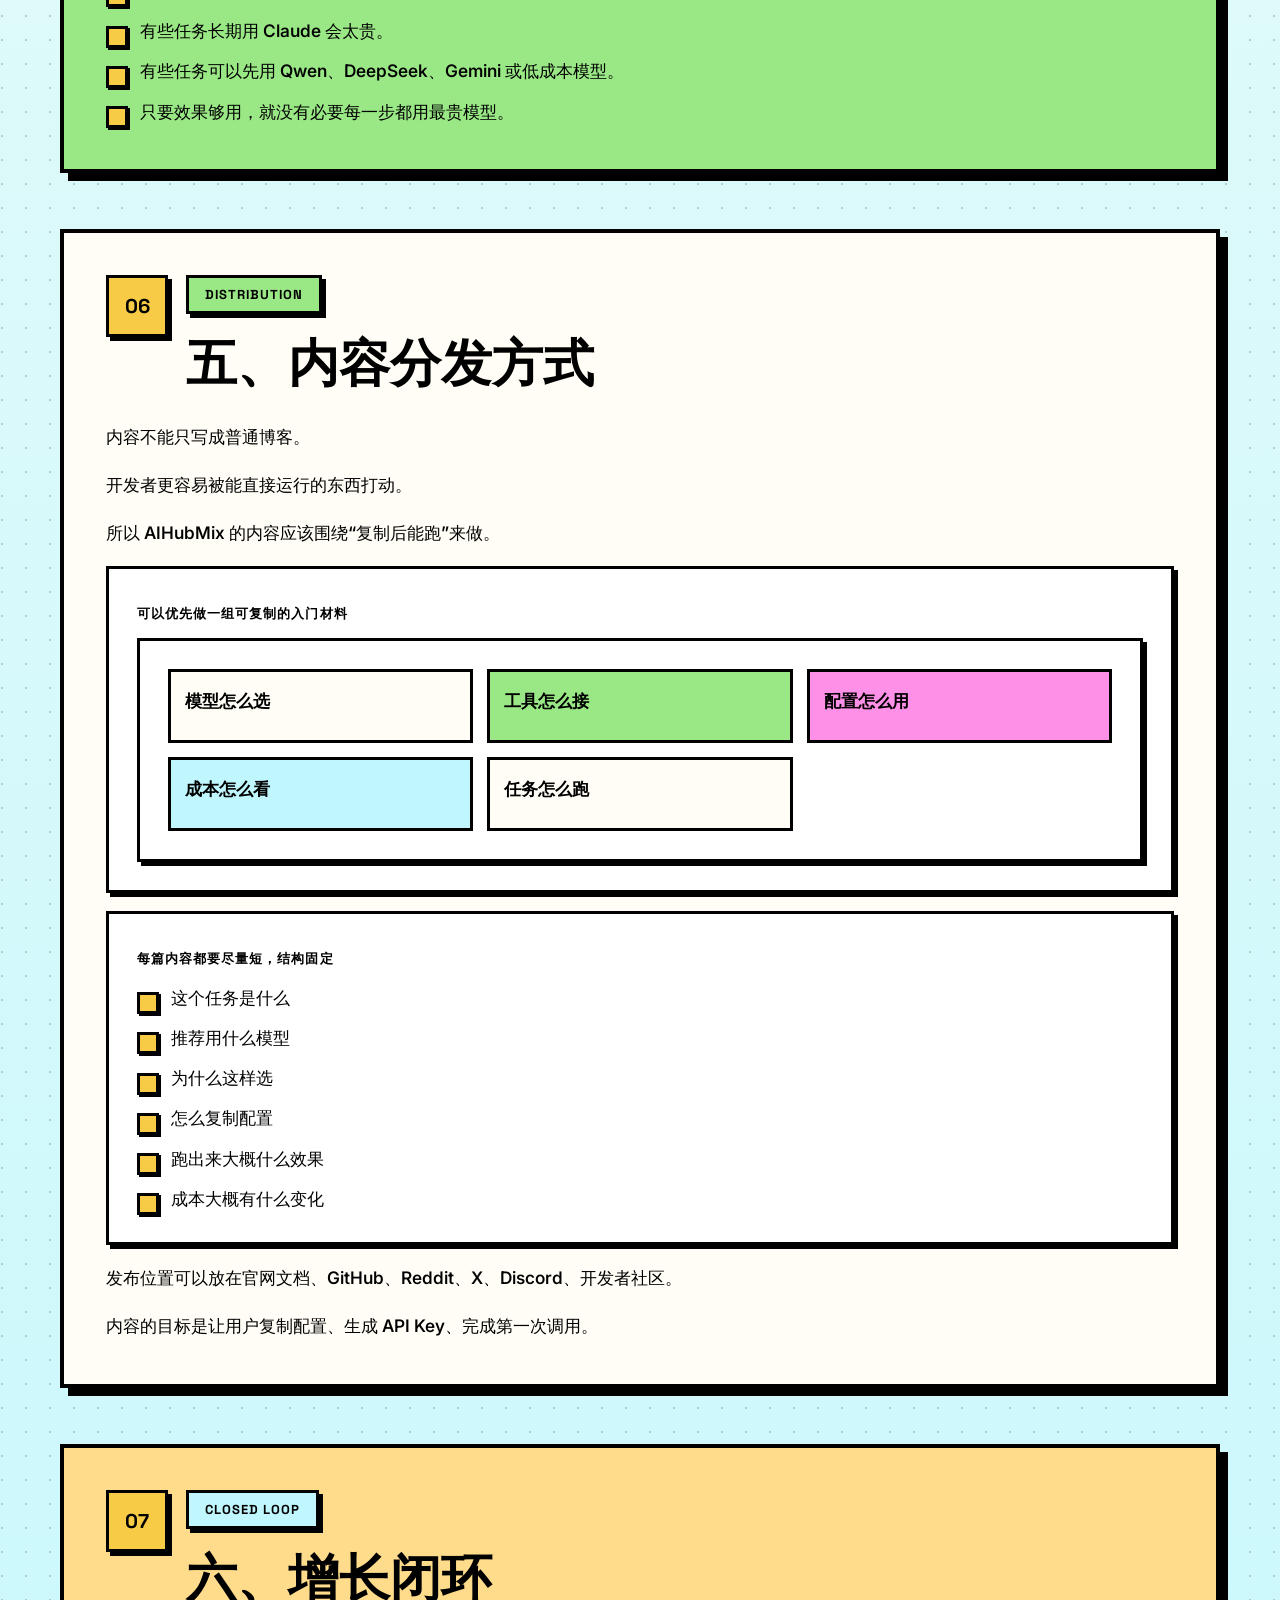
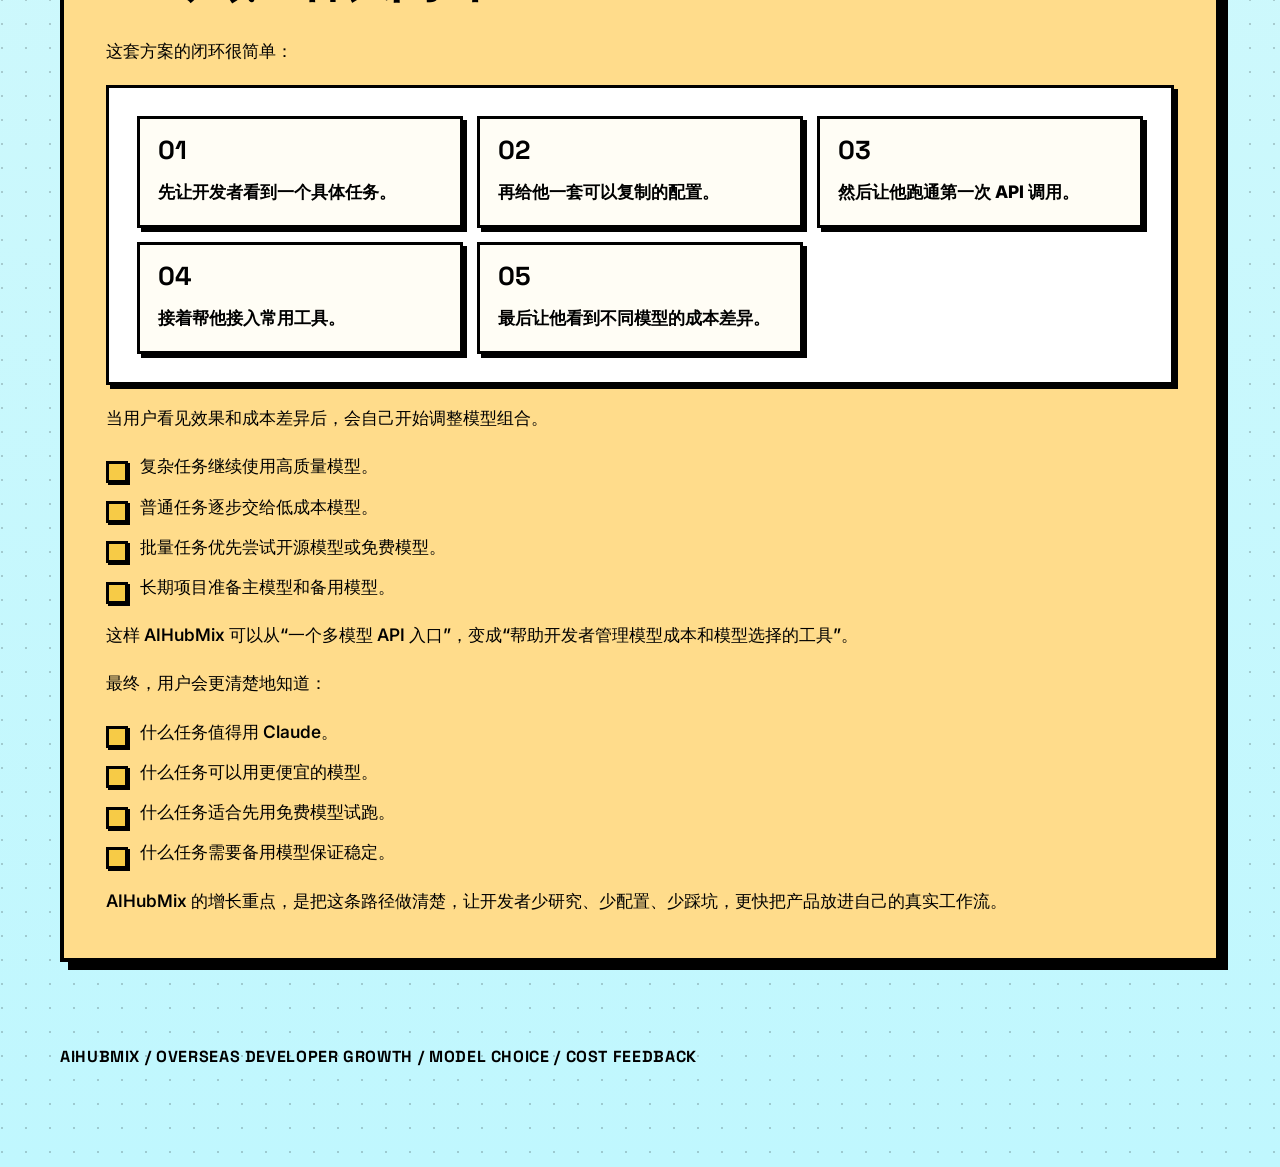
==== commit 28c461c7: "Replace Pages site with BlockFrame version" ====
--- a/docs/index.html
+++ b/docs/index.html
@@ -1,266 +1,821 @@
 <!doctype html>
 <html lang="zh-CN">
-  <head>
-    <meta charset="utf-8" />
-    <meta name="viewport" content="width=device-width, initial-scale=1" />
-    <title>AIHubMix 欧美开发者增长与 Model-Mix 方案</title>
-    <meta
-      name="description"
-      content="AIHubMix 欧美开发者流量增长与非 Claude / 开源模型消耗占比提升方案"
-    />
-    <link
-      rel="icon"
-      href="data:image/svg+xml,%3Csvg xmlns='http://www.w3.org/2000/svg' viewBox='0 0 64 64'%3E%3Crect width='64' height='64' rx='16' fill='%23eef8f5'/%3E%3Cpath d='M16 38C24 18 40 18 48 38' fill='none' stroke='%2370d7dd' stroke-width='8' stroke-linecap='round'/%3E%3Ccircle cx='32' cy='38' r='8' fill='%238be1be'/%3E%3C/svg%3E"
-    />
-    <link rel="stylesheet" href="./styles.css" />
-  </head>
-  <body>
-    <header class="topbar">
-      <a class="brand" href="#top" aria-label="AIHubMix 增长作业">
-        <span class="brand-mark"></span>
-        <span>AIHubMix 增长作业</span>
-      </a>
-      <nav aria-label="主要章节">
-        <a href="#loop">增长链路</a>
-        <a href="#playbook">模型选择</a>
-        <a href="#presets">一键配置</a>
-        <a href="#dashboard">成本看板</a>
-        <a href="#plan">推进节奏</a>
-      </nav>
-    </header>
-
-    <main id="top">
-      <section id="loop" class="section-band loop-band">
-        <div class="section-heading reveal">
-          <p class="eyebrow">Growth loop</p>
-          <h2>从“知道产品”到“真正用起来”的完整过程</h2>
-          <p>
-            重点不是多发几篇文章，而是让开发者最快完成第一次 API 调用，并在他们常用的工具里，自然用上合适的模型组合。
-          </p>
-        </div>
-        <ol class="growth-loop reveal">
-          <li><span>01</span>吸引开发者</li>
-          <li><span>02</span>第一次 API 调用</li>
-          <li><span>03</span>接入常用工具</li>
-          <li><span>04</span>选择低成本 Preset</li>
-          <li><span>05</span>看到成本反馈</li>
-          <li><span>06</span>非 Claude 消耗提升</li>
+<head>
+  <meta charset="utf-8" />
+  <meta name="viewport" content="width=device-width, initial-scale=1" />
+  <title>AIHubMix 海外开发者增长方案 - BlockFrame</title>
+  <style>
+    @import url("https://fonts.googleapis.com/css2?family=Inter:wght@400;500;600;700;800;900&family=Space+Grotesk:wght@500;600;700&display=swap");
+
+    :root {
+      --pink: #fe90e8;
+      --blue: #c0f7fe;
+      --green: #99e885;
+      --yellow: #f7cb46;
+      --cream: #ffdc8b;
+      --black: #000;
+      --white: #fff;
+      --offwhite: #fffdf5;
+      --border: 4px solid var(--black);
+      --shadow: 8px 8px 0 var(--black);
+      --shadow-sm: 4px 4px 0 var(--black);
+      --anchor-offset: 112px;
+    }
+
+    * { box-sizing: border-box; }
+
+    html {
+      scroll-behavior: smooth;
+      background: var(--cream);
+    }
+
+    body {
+      margin: 0;
+      min-height: 100%;
+      font-family: "Inter", "PingFang SC", "Microsoft YaHei", sans-serif;
+      color: var(--black);
+      background:
+        radial-gradient(circle, rgba(0, 0, 0, 0.18) 1.2px, transparent 1.2px) 38px 36px / 24px 24px,
+        linear-gradient(180deg, var(--cream), var(--offwhite) 46%, var(--blue));
+    }
+
+    a { color: inherit; }
+
+    [id] { scroll-margin-top: var(--anchor-offset); }
+
+    .topbar {
+      position: sticky;
+      top: 0;
+      z-index: 10;
+      display: flex;
+      justify-content: space-between;
+      align-items: center;
+      gap: 18px;
+      padding: 18px clamp(18px, 4vw, 52px);
+      border-bottom: var(--border);
+      background: var(--offwhite);
+      box-shadow: 0 4px 0 var(--black);
+    }
+
+    .brand {
+      display: inline-flex;
+      align-items: center;
+      gap: 10px;
+      font-family: "Space Grotesk", monospace;
+      font-weight: 700;
+      letter-spacing: 0.06em;
+      text-transform: uppercase;
+      white-space: nowrap;
+    }
+
+    .brand-mark {
+      width: 28px;
+      height: 28px;
+      border: 3px solid var(--black);
+      background: var(--pink);
+      box-shadow: var(--shadow-sm);
+      transform: rotate(8deg);
+    }
+
+    nav {
+      display: flex;
+      flex-wrap: wrap;
+      justify-content: flex-end;
+      gap: 10px;
+      font-family: "Space Grotesk", monospace;
+      font-size: 13px;
+      font-weight: 700;
+      letter-spacing: 0.04em;
+      text-transform: uppercase;
+    }
+
+    nav a {
+      padding: 8px 12px;
+      border: 3px solid var(--black);
+      background: var(--white);
+      text-decoration: none;
+      box-shadow: var(--shadow-sm);
+      transition: transform 140ms ease, box-shadow 140ms ease, background 140ms ease;
+    }
+
+    nav a:hover {
+      transform: translate(-2px, -2px);
+      box-shadow: 6px 6px 0 var(--black);
+      background: var(--green);
+    }
+
+    main {
+      width: min(100%, 1240px);
+      margin: 0 auto;
+      padding: clamp(28px, 5vw, 72px) clamp(16px, 4vw, 40px) 90px;
+    }
+
+    .hero {
+      position: relative;
+      display: grid;
+      grid-template-columns: minmax(0, 1.1fr) minmax(260px, 0.9fr);
+      gap: clamp(24px, 4vw, 48px);
+      align-items: stretch;
+      margin-bottom: clamp(28px, 5vw, 64px);
+    }
+
+    .hero-card {
+      position: relative;
+      padding: clamp(28px, 5vw, 58px);
+      border: var(--border);
+      background: var(--offwhite);
+      box-shadow: var(--shadow);
+    }
+
+    .hero-card::before,
+    .hero-card::after {
+      content: "";
+      position: absolute;
+      border: var(--border);
+      background: var(--pink);
+    }
+
+    .hero-card::before {
+      width: 88px;
+      height: 56px;
+      right: 34px;
+      top: -28px;
+      transform: rotate(9deg);
+    }
+
+    .hero-card::after {
+      width: 38px;
+      height: 38px;
+      right: 70px;
+      bottom: 46px;
+      border-radius: 50%;
+      background: var(--green);
+    }
+
+    .label {
+      display: inline-block;
+      margin-bottom: 22px;
+      padding: 8px 16px;
+      border: 3px solid var(--black);
+      background: var(--white);
+      box-shadow: var(--shadow-sm);
+      font-family: "Space Grotesk", monospace;
+      font-size: 13px;
+      font-weight: 700;
+      letter-spacing: 0.08em;
+      text-transform: uppercase;
+    }
+
+    .nb-label-yellow { background: var(--yellow); }
+    .nb-label-pink { background: var(--pink); }
+    .nb-label-green { background: var(--green); }
+    .nb-label-blue { background: var(--blue); }
+
+    h1,
+    h2,
+    h3,
+    p { margin-top: 0; }
+
+    h1 {
+      max-width: 760px;
+      margin-bottom: 24px;
+      font-size: clamp(44px, 7vw, 92px);
+      line-height: 0.98;
+      letter-spacing: 0;
+      font-weight: 900;
+    }
+
+    h1 span { display: block; }
+
+    .lead {
+      max-width: 760px;
+      margin-bottom: 0;
+      font-size: clamp(18px, 2vw, 24px);
+      line-height: 1.6;
+      font-weight: 700;
+    }
+
+    .quick-grid {
+      display: grid;
+      grid-template-columns: repeat(2, minmax(0, 1fr));
+      gap: 14px;
+    }
+
+    .quick-card {
+      min-height: 132px;
+      padding: 18px;
+      border: var(--border);
+      background: var(--white);
+      box-shadow: var(--shadow-sm);
+      display: flex;
+      flex-direction: column;
+      justify-content: space-between;
+      transform: rotate(-1deg);
+    }
+
+    .quick-card:nth-child(2) { background: var(--green); transform: rotate(1deg); }
+    .quick-card:nth-child(3) { background: var(--blue); transform: rotate(1deg); }
+    .quick-card:nth-child(4) { background: var(--pink); transform: rotate(-1deg); }
+
+    .quick-card strong {
+      font-size: clamp(34px, 4vw, 54px);
+      line-height: 1;
+      font-weight: 900;
+    }
+
+    .quick-card span {
+      font-family: "Space Grotesk", monospace;
+      font-weight: 700;
+      font-size: 13px;
+      text-transform: uppercase;
+      letter-spacing: 0.06em;
+    }
+
+    section {
+      position: relative;
+      margin: 0 0 clamp(28px, 5vw, 56px);
+      padding: clamp(24px, 4vw, 42px);
+      border: var(--border);
+      background: var(--offwhite);
+      box-shadow: var(--shadow);
+    }
+
+    section:nth-of-type(2n) { background: var(--blue); }
+    section:nth-of-type(3n) { background: var(--green); }
+    section:nth-of-type(4n) { background: var(--cream); }
+
+    .section-head {
+      display: grid;
+      grid-template-columns: auto minmax(0, 1fr);
+      gap: 18px;
+      align-items: start;
+      margin-bottom: 22px;
+    }
+
+    .section-num {
+      min-width: 62px;
+      height: 62px;
+      display: grid;
+      place-items: center;
+      border: 3px solid var(--black);
+      background: var(--yellow);
+      box-shadow: var(--shadow-sm);
+      font-family: "Space Grotesk", monospace;
+      font-size: 20px;
+      font-weight: 700;
+    }
+
+    h2 {
+      margin-bottom: 10px;
+      font-size: clamp(30px, 4vw, 54px);
+      line-height: 1.05;
+      font-weight: 900;
+      letter-spacing: 0;
+    }
+
+    .content {
+      display: grid;
+      gap: 18px;
+      font-size: clamp(16px, 1.35vw, 20px);
+      line-height: 1.75;
+      font-weight: 560;
+    }
+
+    .content p { margin-bottom: 0; }
+
+    .callout,
+    .list-box,
+    .example-box,
+    .steps,
+    .choice-grid,
+    .artifact-grid {
+      border: 3px solid var(--black);
+      background: var(--white);
+      box-shadow: var(--shadow-sm);
+      padding: clamp(18px, 3vw, 28px);
+    }
+
+    .callout strong,
+    .list-title,
+    .example-box strong {
+      display: inline-block;
+      margin-bottom: 12px;
+      font-family: "Space Grotesk", monospace;
+      font-size: 13px;
+      font-weight: 700;
+      letter-spacing: 0.08em;
+      text-transform: uppercase;
+    }
+
+    ul,
+    ol {
+      margin: 0;
+      padding: 0;
+      list-style: none;
+      display: grid;
+      gap: 10px;
+    }
+
+    li {
+      position: relative;
+      padding-left: 34px;
+    }
+
+    li::before {
+      content: "";
+      position: absolute;
+      left: 0;
+      top: 0.55em;
+      width: 16px;
+      height: 16px;
+      border: 3px solid var(--black);
+      background: var(--yellow);
+      box-shadow: 2px 2px 0 var(--black);
+    }
+
+    .steps {
+      counter-reset: step;
+      display: grid;
+      grid-template-columns: repeat(3, minmax(0, 1fr));
+      gap: 14px;
+    }
+
+    .steps li {
+      min-height: 108px;
+      padding: 18px;
+      border: 3px solid var(--black);
+      background: var(--offwhite);
+      box-shadow: var(--shadow-sm);
+      font-weight: 800;
+    }
+
+    .steps li::before {
+      counter-increment: step;
+      content: counter(step, decimal-leading-zero);
+      position: static;
+      display: block;
+      width: auto;
+      height: auto;
+      margin-bottom: 14px;
+      border: 0;
+      background: transparent;
+      box-shadow: none;
+      font-family: "Space Grotesk", monospace;
+      font-size: 26px;
+      line-height: 1;
+      color: var(--black);
+    }
+
+    .choice-grid,
+    .artifact-grid {
+      display: grid;
+      grid-template-columns: repeat(3, minmax(0, 1fr));
+      gap: 14px;
+    }
+
+    .choice-grid li,
+    .artifact-grid li {
+      padding: 14px;
+      min-height: 74px;
+      border: 3px solid var(--black);
+      background: var(--offwhite);
+      font-weight: 760;
+    }
+
+    .choice-grid li::before,
+    .artifact-grid li::before { display: none; }
+
+    .choice-grid li:nth-child(2n),
+    .artifact-grid li:nth-child(2n) { background: var(--green); }
+    .choice-grid li:nth-child(3n),
+    .artifact-grid li:nth-child(3n) { background: var(--pink); }
+    .choice-grid li:nth-child(4n),
+    .artifact-grid li:nth-child(4n) { background: var(--blue); }
+
+    .matrix {
+      display: grid;
+      gap: 12px;
+    }
+
+    .matrix-row {
+      display: grid;
+      grid-template-columns: 1fr 1.15fr;
+      gap: 0;
+      border: 3px solid var(--black);
+      background: var(--white);
+    }
+
+    .matrix-row > div {
+      padding: 16px;
+    }
+
+    .matrix-row > div + div {
+      border-left: 3px solid var(--black);
+      font-weight: 760;
+    }
+
+    .matrix-row:nth-child(2n) { background: var(--blue); }
+    .matrix-row:nth-child(3n) { background: var(--cream); }
+
+    .two-col {
+      display: grid;
+      grid-template-columns: repeat(2, minmax(0, 1fr));
+      gap: 18px;
+    }
+
+    .mini-card {
+      padding: 20px;
+      border: 3px solid var(--black);
+      background: var(--white);
+      box-shadow: var(--shadow-sm);
+    }
+
+    .mini-card h3 {
+      margin-bottom: 12px;
+      font-size: clamp(22px, 2.6vw, 34px);
+      line-height: 1.05;
+      font-weight: 900;
+    }
+
+    footer {
+      padding: 28px 0 10px;
+      font-family: "Space Grotesk", monospace;
+      font-weight: 700;
+      letter-spacing: 0.04em;
+      text-transform: uppercase;
+    }
+
+    @media (max-width: 900px) {
+      :root { --anchor-offset: 24px; }
+      .topbar { position: static; align-items: flex-start; flex-direction: column; }
+      nav { justify-content: flex-start; }
+      .hero,
+      .two-col { grid-template-columns: 1fr; }
+      .steps,
+      .choice-grid,
+      .artifact-grid { grid-template-columns: repeat(2, minmax(0, 1fr)); }
+    }
+
+    @media (max-width: 640px) {
+      main { padding-inline: 14px; }
+      .hero-card,
+      section { padding: 22px; }
+      .hero-card::before {
+        width: 72px;
+        height: 44px;
+        right: 18px;
+        top: -22px;
+      }
+      .hero-card::after { display: none; }
+      .quick-grid,
+      .steps,
+      .choice-grid,
+      .artifact-grid,
+      .matrix-row { grid-template-columns: 1fr; }
+      .matrix-row > div + div { border-left: 0; border-top: 3px solid var(--black); }
+      .section-head { grid-template-columns: 1fr; }
+    }
+  </style>
+</head>
+<body>
+  <header class="topbar">
+    <div class="brand"><span class="brand-mark"></span><span>AIHubMix Growth</span></div>
+    <nav aria-label="章节导航">
+      <a href="#goal">核心目标</a>
+      <a href="#loop">增长链路</a>
+      <a href="#playbook">模型选择</a>
+      <a href="#presets">一键配置</a>
+      <a href="#feedback">成本反馈</a>
+    </nav>
+  </header>
+
+  <main>
+    <div class="hero">
+      <div class="hero-card">
+        <span class="label">OVERSEAS DEVELOPER GROWTH</span>
+        <h1><span>AIHubMix</span><span>海外开发者</span><span>增长方案</span></h1>
+        <p class="lead">让海外开发者更快把 AIHubMix 用起来，把第一次 API 调用、工具接入和模型成本选择连成一条清楚路径。</p>
+      </div>
+      <div class="quick-grid" aria-label="方案关键词">
+        <div class="quick-card"><strong>API</strong><span>第一次调用</span></div>
+        <div class="quick-card"><strong>工具</strong><span>Cline / Dify / LangChain</span></div>
+        <div class="quick-card"><strong>模型</strong><span>Claude / GPT / Qwen / DeepSeek</span></div>
+        <div class="quick-card"><strong>成本</strong><span>看见差异后再迁移</span></div>
+      </div>
+    </div>
+
+    <section id="goal">
+      <div class="section-head">
+        <div class="section-num">00</div>
+        <div>
+          <span class="label nb-label-yellow">Core Goal</span>
+          <h2>核心目标</h2>
+        </div>
+      </div>
+      <div class="content">
+        <p>这份方案的核心，是让海外开发者更快把 AIHubMix 用起来。</p>
+        <p>开发者看到产品之后，最重要的第一步，是尽快完成一次真实的 API 调用。只要第一次跑通，后面才有机会接入 Cline、OpenCode、Dify、LangChain 这些常用工具。</p>
+        <div class="callout">
+          <strong>AIHubMix 可以帮助用户看清一件事</strong>
+          <ul>
+            <li>复杂任务可以继续用 Claude、GPT 这类高质量模型。</li>
+            <li>普通任务、高频任务、批量任务，不一定每次都要用贵模型。</li>
+            <li>当用户看到不同模型的效果和花费差异后，会自己判断哪些任务可以换成更合适的模型。</li>
+          </ul>
+        </div>
+        <div class="callout">
+          <strong>最终目标有两个</strong>
+          <ul>
+            <li>让更多海外开发者完成第一次 API 调用。</li>
+            <li>让更多普通任务自然流向 Qwen、DeepSeek、Gemini、开源模型或低成本模型。</li>
+          </ul>
+        </div>
+      </div>
+    </section>
+
+    <section id="loop">
+      <div class="section-head">
+        <div class="section-num">01</div>
+        <div>
+          <span class="label nb-label-pink">Growth Loop</span>
+          <h2>增长链路</h2>
+        </div>
+      </div>
+      <div class="content">
+        <p>AIHubMix 的增长可以分成六步：</p>
+        <ol class="steps">
+          <li>让开发者知道 AIHubMix</li>
+          <li>帮他们完成第一次 API 调用</li>
+          <li>帮他们接入正在使用的工具</li>
+          <li>给他们可以直接复制的入门配置</li>
+          <li>让他们看到不同模型的花费差异</li>
+          <li>让普通任务自然流向低成本模型</li>
         </ol>
-      </section>
-
-      <section id="playbook" class="strategy-section">
-        <div class="section-heading reveal">
-          <p class="eyebrow">01 / Model Choice Playbook</p>
-          <h2>模型选择手册</h2>
-          <p>
-            让开发者清楚：哪些任务需要高质量模型，哪些任务可以放心交给低成本、开源或免费模型。
-          </p>
-        </div>
-        <div class="module-grid reveal">
-          <article class="module-note">
-            <h3>当前卡点</h3>
-            <p>开发者往往习惯把复杂任务、普通任务、批量任务都交给同一种高价模型，直到成本上来之后，才开始回头找替代方案。</p>
+        <p>这条链路的重点，是减少开发者的思考成本。</p>
+        <p>用户来到官网后，不应该先面对一长串模型名。</p>
+        <p>他应该先看到几个简单选择：</p>
+        <ul class="choice-grid">
+          <li>我想省钱。</li>
+          <li>我想稳定。</li>
+          <li>我想写代码。</li>
+          <li>我想做客服机器人。</li>
+          <li>我想跑批量摘要。</li>
+        </ul>
+        <p>然后页面或文档直接告诉他：可以从哪套配置开始。</p>
+      </div>
+    </section>
+
+    <section id="playbook">
+      <div class="section-head">
+        <div class="section-num">02</div>
+        <div>
+          <span class="label nb-label-green">Model Choice</span>
+          <h2>一、模型选择手册</h2>
+        </div>
+      </div>
+      <div class="content">
+        <p>很多开发者会习惯性地把所有任务都交给 Claude 或 GPT。</p>
+        <p>这在重要任务上很合理。</p>
+        <p>比如复杂代码审查、深度推理、关键业务判断，都需要高质量模型。</p>
+        <p>但很多任务没有那么复杂。</p>
+        <p>比如摘要、分类、日志分析、内容草稿、测试数据、轻量脚本，长期使用贵模型会让成本快速上升。</p>
+        <p>AIHubMix 可以做一套简单的模型选择手册，让用户自己看懂不同任务该怎么选。</p>
+        <div class="matrix">
+          <div class="matrix-row"><div>复杂代码审查、复杂推理</div><div>优先用 Claude / GPT。</div></div>
+          <div class="matrix-row"><div>批量摘要、日志分析、分类整理</div><div>优先试 Qwen、DeepSeek、Gemini 或免费模型。</div></div>
+          <div class="matrix-row"><div>内容草稿、测试数据、轻量脚本</div><div>优先使用低成本模型。</div></div>
+          <div class="matrix-row"><div>客服机器人、内部知识库、Dify 应用</div><div>选择稳定模型，并准备备用模型。</div></div>
+        </div>
+        <div class="callout">
+          <strong>这套手册要尽量简单，重点回答三个问题</strong>
+          <ul>
+            <li>这个任务重不重要？</li>
+            <li>这个任务会不会大量重复？</li>
+            <li>这个任务能不能先用便宜模型试跑？</li>
+          </ul>
+        </div>
+        <p>如果任务重要、复杂、出错代价高，就用高质量模型。</p>
+        <p>如果任务简单、数量大、可以检查结果，就先用低成本模型。</p>
+        <div class="callout">
+          <strong>落地产物可以包括</strong>
+          <ul class="artifact-grid">
+            <li>任务清单</li>
+            <li>推荐模型</li>
+            <li>复制即用的配置</li>
+            <li>成本对比截图</li>
+            <li>GitHub README 模板</li>
+            <li>短视频 demo</li>
+          </ul>
+        </div>
+        <p>目标是让用户一眼看懂：哪些任务值得用贵模型，哪些任务可以先用低成本模型。</p>
+      </div>
+    </section>
+
+    <section id="presets">
+      <div class="section-head">
+        <div class="section-num">03</div>
+        <div>
+          <span class="label nb-label-blue">Preset Kits</span>
+          <h2>二、一键配置方案</h2>
+        </div>
+      </div>
+      <div class="content">
+        <p>模型越多，开发者越容易停在选择阶段。</p>
+        <p>AIHubMix 可以提前准备几套入门配置，让用户直接复制、直接运行。这样用户不用一上来研究所有模型，也不用自己从零配置。</p>
+        <p>这部分可以先用文档、GitHub 模板和教程实现，不一定马上做成复杂产品功能。</p>
+        <div class="callout">
+          <strong>建议先做四个入门配置包</strong>
+          <ul class="artifact-grid">
+            <li>OpenCode 省钱写代码配置</li>
+            <li>Cline 多模型任务配置</li>
+            <li>Dify 客服机器人配置</li>
+            <li>LangChain 备用模型配置</li>
+          </ul>
+        </div>
+        <div class="callout">
+          <strong>每个配置包都要写清楚</strong>
+          <ul>
+            <li>适合什么任务</li>
+            <li>默认用哪个模型</li>
+            <li>什么时候需要切回 Claude 或 GPT</li>
+            <li>大概能节省哪些成本</li>
+            <li>如何复制到自己的工具里</li>
+          </ul>
+        </div>
+        <div class="example-box">
+          <strong>比如</strong>
+          <ul>
+            <li>OpenCode 配置可以告诉用户：复杂代码审查继续用高质量模型，普通解释、测试数据、代码摘要可以先用低成本模型。</li>
+            <li>Cline 配置可以告诉用户：普通步骤可以先用平衡模型，关键步骤再切到高质量模型。</li>
+            <li>Dify 配置可以告诉用户：客服机器人要稳定，所以需要主模型和备用模型。</li>
+            <li>LangChain 配置可以告诉用户：批量任务可以先跑便宜模型，再抽样检查效果。</li>
+          </ul>
+        </div>
+        <p>这套配置的价值，是帮开发者省掉第一轮选择时间。</p>
+        <p>用户复制后能跑起来，才会继续测试更多模型。</p>
+      </div>
+    </section>
+
+    <section id="onboarding">
+      <div class="section-head">
+        <div class="section-num">04</div>
+        <div>
+          <span class="label nb-label-yellow">Onboarding</span>
+          <h2>三、新用户默认引导</h2>
+        </div>
+      </div>
+      <div class="content">
+        <p>新用户生成 API Key 后，页面应该直接给他三条清楚路线。</p>
+        <div class="two-col">
+          <article class="mini-card">
+            <h3>省钱优先</h3>
+            <p>适合摘要、分类、日志分析、草稿、测试数据。默认推荐低成本模型或免费模型。</p>
           </article>
-          <article class="module-note">
-            <h3>具体动作</h3>
-            <p>按任务场景拆分模型组合：关键任务保留高质量模型，高频但风险较低的任务，引导到 Qwen、DeepSeek、Gemini 或免费模型。</p>
+          <article class="mini-card">
+            <h3>平衡优先</h3>
+            <p>适合日常开发和普通任务。普通步骤使用低成本模型，关键步骤使用高质量模型。</p>
           </article>
-          <article class="module-note">
-            <h3>落地产物</h3>
-            <p>任务矩阵、模型选择树、复制即用的配置、成本对比截图、短视频和 GitHub README 模板。</p>
+          <article class="mini-card">
+            <h3>效果优先</h3>
+            <p>适合复杂代码、深度推理、关键业务任务。先使用 Claude / GPT，再通过后续用量观察，找出可以迁移的普通任务。</p>
           </article>
         </div>
-        <div class="matrix reveal" role="table" aria-label="模型选择任务矩阵">
-          <div class="matrix-row matrix-head" role="row">
-            <div role="columnheader">开发者任务</div>
-            <div role="columnheader">推荐模型路线</div>
-            <div role="columnheader">增长动作</div>
-          </div>
-          <div class="matrix-row" role="row">
-            <div role="cell">重要代码审查、复杂推理</div>
-            <div role="cell">Claude / GPT 付费模型</div>
-            <div role="cell">保留关键路径，避免用户觉得体验被降级</div>
-          </div>
-          <div class="matrix-row" role="row">
-            <div role="cell">批量摘要、日志分析、分类整理</div>
-            <div role="cell">Qwen / DeepSeek / Gemini / free models</div>
-            <div role="cell">用成本优势，引导高频任务迁移</div>
-          </div>
-          <div class="matrix-row" role="row">
-            <div role="cell">内容草稿、测试数据、轻量脚本</div>
-            <div role="cell">低价模型 + fallback</div>
-            <div role="cell">降低试错成本，推动更多 first API call</div>
-          </div>
-          <div class="matrix-row" role="row">
-            <div role="cell">客服机器人、内部知识库、Dify 应用</div>
-            <div role="cell">稳定模型 + 备用模型</div>
-            <div role="cell">把“能跑起来”升级成“长期稳定可控”</div>
-          </div>
-        </div>
-      </section>
-
-      <section id="presets" class="strategy-section split-section">
-        <div class="section-heading reveal">
-          <p class="eyebrow">02 / Presets</p>
-          <h2>一键配置方案</h2>
-          <p>
-            模型列表越长，用户越容易停在研究阶段。Preset 的价值，是提前替开发者做好选择，让复制配置比自己挨个比较模型更简单。
-          </p>
-        </div>
-        <div class="preset-layout reveal">
-          <div class="preset-copy">
-            <h3>四个容易上手的接入包</h3>
-            <p>围绕开发者已经在用的工具链，先做小而清楚的接入包，再用文章、视频和 GitHub 模板分发出去。</p>
-            <ul>
-              <li>OpenCode 省钱 coding setup</li>
-              <li>Cline non-Claude agent setup</li>
-              <li>Dify support bot setup</li>
-              <li>LangChain fallback template</li>
-            </ul>
-          </div>
-          <div class="code-stack" aria-label="配置示例">
-            <article class="code-card">
-              <span>Balanced agent preset</span>
-              <pre><code>base_url: "https://aihubmix.com/v1"
-route:
-  coding: premium_when_needed
-  summary: low_cost_default
-  fallback: stable_paid_model</code></pre>
-            </article>
-            <article class="code-card accent">
-              <span>Low-cost batch preset</span>
-              <pre><code>tasks:
-  logs: open_or_low_cost
-  drafts: open_or_low_cost
-  eval: compare_before_upgrade</code></pre>
-            </article>
-          </div>
-        </div>
-      </section>
-
-      <section id="onboarding" class="strategy-section">
-        <div class="section-heading reveal">
-          <p class="eyebrow">03 / Onboarding</p>
-          <h2>默认引导入口</h2>
-          <p>
-            第一次 API 调用会直接影响用户对产品的第一印象。新用户生成 key 后，应该直接看到三条能马上跑起来的路线，而不是只看到一个高价模型示例。
-          </p>
-        </div>
-        <div class="pathway-grid reveal">
-          <article class="pathway">
-            <span class="pathway-icon">¥</span>
-            <h3>省钱优先</h3>
-            <p>默认使用低成本和免费模型，适合批量摘要、草稿、日志和分类任务。</p>
-          </article>
-          <article class="pathway featured">
-            <span class="pathway-icon">≈</span>
-            <h3>平衡优先</h3>
-            <p>关键任务走高质量模型，高频任务走非 Claude 路线，并提前设置 fallback。</p>
-          </article>
-          <article class="pathway">
-            <span class="pathway-icon">★</span>
-            <h3>效果优先</h3>
-            <p>保留 Claude / GPT 作为主链路，再通过看板找出后续可以迁移的任务。</p>
-          </article>
-        </div>
-      </section>
-
-      <section id="dashboard" class="strategy-section dashboard-section">
-        <div class="section-heading reveal">
-          <p class="eyebrow">04 / Cost Dashboard</p>
-          <h2>成本看板</h2>
-          <p>
-            迁移的动力来自看得见的收益：让用户清楚看到 Claude 花了多少、非 Claude 花了多少、哪些任务可以迁移、迁移后大概能省出多少空间。
-          </p>
-        </div>
-        <div class="dashboard-wrap reveal">
-          <div class="analytics-panel">
-            <div class="analytics-top">
-              <span>看板关注点</span>
-              <span>Weekly model-mix review</span>
-            </div>
-            <div class="donut" aria-hidden="true"></div>
-            <div class="metric-pair">
-              <div>
-                <strong>Claude spend</strong>
-                <span>关键路径是否稳定</span>
-              </div>
-              <div>
-                <strong>Non-Claude spend</strong>
-                <span>高频任务是否在扩大</span>
-              </div>
-            </div>
-            <div class="bars" aria-hidden="true">
-              <span style="--h: 32%"></span>
-              <span style="--h: 46%"></span>
-              <span style="--h: 58%"></span>
-              <span style="--h: 72%"></span>
-              <span style="--h: 84%"></span>
-            </div>
-          </div>
-          <div class="recommendation-panel">
-            <h3>看板要回答的四个问题</h3>
-            <ol>
-              <li>哪些任务正在消耗高价模型？</li>
-              <li>哪些任务迁移后风险低？</li>
-              <li>迁移后效果是否够用？</li>
-              <li>本周非 Claude 调用占比有没有上升？</li>
-            </ol>
-          </div>
-        </div>
-      </section>
-
-      <section id="plan" class="section-band cadence-band">
-        <div class="section-heading reveal">
-          <p class="eyebrow">30 / 60 / 90</p>
-          <h2>推进节奏</h2>
-          <p>先证明开发者愿意复制配置，再把配置变成 onboarding 的默认路径，最后用数据持续调整模型组合。</p>
-        </div>
-        <div class="timeline reveal">
-          <article>
-            <span>第 1-2 周</span>
-            <h3>冷启动材料</h3>
-            <p>发布模型选择矩阵、4 个 starter preset、3 篇场景文章和 2 个短视频 demo。</p>
-          </article>
-          <article>
-            <span>第 3-6 周</span>
-            <h3>工具链转化</h3>
-            <p>把 Cline、OpenCode、Dify、LangChain 接入路径做成官网入口和 GitHub 模板。</p>
-          </article>
-          <article>
-            <span>第 7-12 周</span>
-            <h3>模型组合复盘</h3>
-            <p>上线成本看板、周报提醒和可迁移任务建议，把非 Claude 占比纳入运营指标。</p>
-          </article>
-        </div>
-      </section>
-
-      <section class="strategy-section risk-section">
-        <div class="section-heading reveal">
-          <p class="eyebrow">Operating risks</p>
-          <h2>需要提前守住的边界</h2>
-        </div>
-        <div class="risk-grid reveal">
-          <article>
-            <h3>免费模型的稳定性</h3>
-            <p>免费入口适合拉新和试用，但需要说清楚额度、速度和可用性边界，避免用户把体验波动归咎于产品本身。</p>
-          </article>
-          <article>
-            <h3>上游模型透明度</h3>
-            <p>价格、provider、fallback 和路由逻辑越透明，欧美开发者越容易建立长期信任。</p>
-          </article>
-          <article>
-            <h3>内容不能只讲便宜</h3>
-            <p>核心表达应该是“不同任务匹配不同模型”，便宜只是结果之一。否则容易让人觉得 AIHubMix 只是一个低价接口转售平台。</p>
-          </article>
-          <article>
-            <h3>指标先小后大</h3>
-            <p>先看 first API call、preset copy、weekly active keys；跑顺之后，再看非 Claude 消耗占比和付费留存。</p>
-          </article>
-        </div>
-      </section>
-    </main>
-
-    <script src="./script.js"></script>
-  </body>
+        <p>这三条路线的作用，是让用户不用从模型列表里慢慢猜。</p>
+        <p>用户只需要先选自己的目标：</p>
+        <ul class="choice-grid">
+          <li>想省钱。</li>
+          <li>想稳定。</li>
+          <li>想要效果最好。</li>
+        </ul>
+        <p>然后跟着示例跑一次。</p>
+        <div class="callout">
+          <strong>新用户的第一天体验应该尽量简单</strong>
+          <ul>
+            <li>5 分钟内跑通第一次调用。</li>
+            <li>15 分钟内知道下一步该接入哪个工具。</li>
+            <li>当天能把 AIHubMix 接进一个真实工作流。</li>
+          </ul>
+        </div>
+      </div>
+    </section>
+
+    <section id="feedback">
+      <div class="section-head">
+        <div class="section-num">05</div>
+        <div>
+          <span class="label nb-label-pink">Cost Feedback</span>
+          <h2>四、成本反馈</h2>
+        </div>
+      </div>
+      <div class="content">
+        <p>用户会不会调整模型选择，关键看他能不能看见花费差异。</p>
+        <p>如果用户只看到模型列表，他很难主动改变习惯。</p>
+        <p>如果用户看到一周里 Claude 花了多少钱，低成本模型花了多少钱，哪些任务最烧钱，他会更容易自己做判断。</p>
+        <p>AIHubMix 可以把成本反馈做成增长动作。</p>
+        <div class="callout">
+          <strong>短期可以先做轻量版本</strong>
+          <ul>
+            <li>每周给活跃用户一份简单成本回顾。</li>
+            <li>告诉他本周不同模型分别花了多少钱。</li>
+            <li>告诉他哪些任务调用次数最多。</li>
+            <li>告诉他哪些任务可能适合先试低成本模型。</li>
+            <li>给出一两个可以复制的替代配置。</li>
+          </ul>
+        </div>
+        <div class="callout">
+          <strong>这份回顾要回答四个简单问题</strong>
+          <ul>
+            <li>钱主要花在哪些模型上？</li>
+            <li>哪些任务调用次数最多？</li>
+            <li>哪些任务可以先用便宜模型试跑？</li>
+            <li>换模型后效果是否还能接受？</li>
+          </ul>
+        </div>
+        <p>用户看到这些信息后，会自然意识到：</p>
+        <ul>
+          <li>有些任务值得继续用 Claude。</li>
+          <li>有些任务长期用 Claude 会太贵。</li>
+          <li>有些任务可以先用 Qwen、DeepSeek、Gemini 或低成本模型。</li>
+          <li>只要效果够用，就没有必要每一步都用最贵模型。</li>
+        </ul>
+      </div>
+    </section>
+
+    <section id="content">
+      <div class="section-head">
+        <div class="section-num">06</div>
+        <div>
+          <span class="label nb-label-green">Distribution</span>
+          <h2>五、内容分发方式</h2>
+        </div>
+      </div>
+      <div class="content">
+        <p>内容不能只写成普通博客。</p>
+        <p>开发者更容易被能直接运行的东西打动。</p>
+        <p>所以 AIHubMix 的内容应该围绕“复制后能跑”来做。</p>
+        <div class="callout">
+          <strong>可以优先做一组可复制的入门材料</strong>
+          <ul class="artifact-grid">
+            <li>模型怎么选</li>
+            <li>工具怎么接</li>
+            <li>配置怎么用</li>
+            <li>成本怎么看</li>
+            <li>任务怎么跑</li>
+          </ul>
+        </div>
+        <div class="callout">
+          <strong>每篇内容都要尽量短，结构固定</strong>
+          <ul>
+            <li>这个任务是什么</li>
+            <li>推荐用什么模型</li>
+            <li>为什么这样选</li>
+            <li>怎么复制配置</li>
+            <li>跑出来大概什么效果</li>
+            <li>成本大概有什么变化</li>
+          </ul>
+        </div>
+        <p>发布位置可以放在官网文档、GitHub、Reddit、X、Discord、开发者社区。</p>
+        <p>内容的目标是让用户复制配置、生成 API Key、完成第一次调用。</p>
+      </div>
+    </section>
+
+    <section id="close">
+      <div class="section-head">
+        <div class="section-num">07</div>
+        <div>
+          <span class="label nb-label-blue">Closed Loop</span>
+          <h2>六、增长闭环</h2>
+        </div>
+      </div>
+      <div class="content">
+        <p>这套方案的闭环很简单：</p>
+        <ol class="steps">
+          <li>先让开发者看到一个具体任务。</li>
+          <li>再给他一套可以复制的配置。</li>
+          <li>然后让他跑通第一次 API 调用。</li>
+          <li>接着帮他接入常用工具。</li>
+          <li>最后让他看到不同模型的成本差异。</li>
+        </ol>
+        <p>当用户看见效果和成本差异后，会自己开始调整模型组合。</p>
+        <ul>
+          <li>复杂任务继续使用高质量模型。</li>
+          <li>普通任务逐步交给低成本模型。</li>
+          <li>批量任务优先尝试开源模型或免费模型。</li>
+          <li>长期项目准备主模型和备用模型。</li>
+        </ul>
+        <p>这样 AIHubMix 可以从“一个多模型 API 入口”，变成“帮助开发者管理模型成本和模型选择的工具”。</p>
+        <p>最终，用户会更清楚地知道：</p>
+        <ul>
+          <li>什么任务值得用 Claude。</li>
+          <li>什么任务可以用更便宜的模型。</li>
+          <li>什么任务适合先用免费模型试跑。</li>
+          <li>什么任务需要备用模型保证稳定。</li>
+        </ul>
+        <p>AIHubMix 的增长重点，是把这条路径做清楚，让开发者少研究、少配置、少踩坑，更快把产品放进自己的真实工作流。</p>
+      </div>
+    </section>
+
+    <footer>AIHubMix / Overseas Developer Growth / Model Choice / Cost Feedback</footer>
+  </main>
+</body>
 </html>
